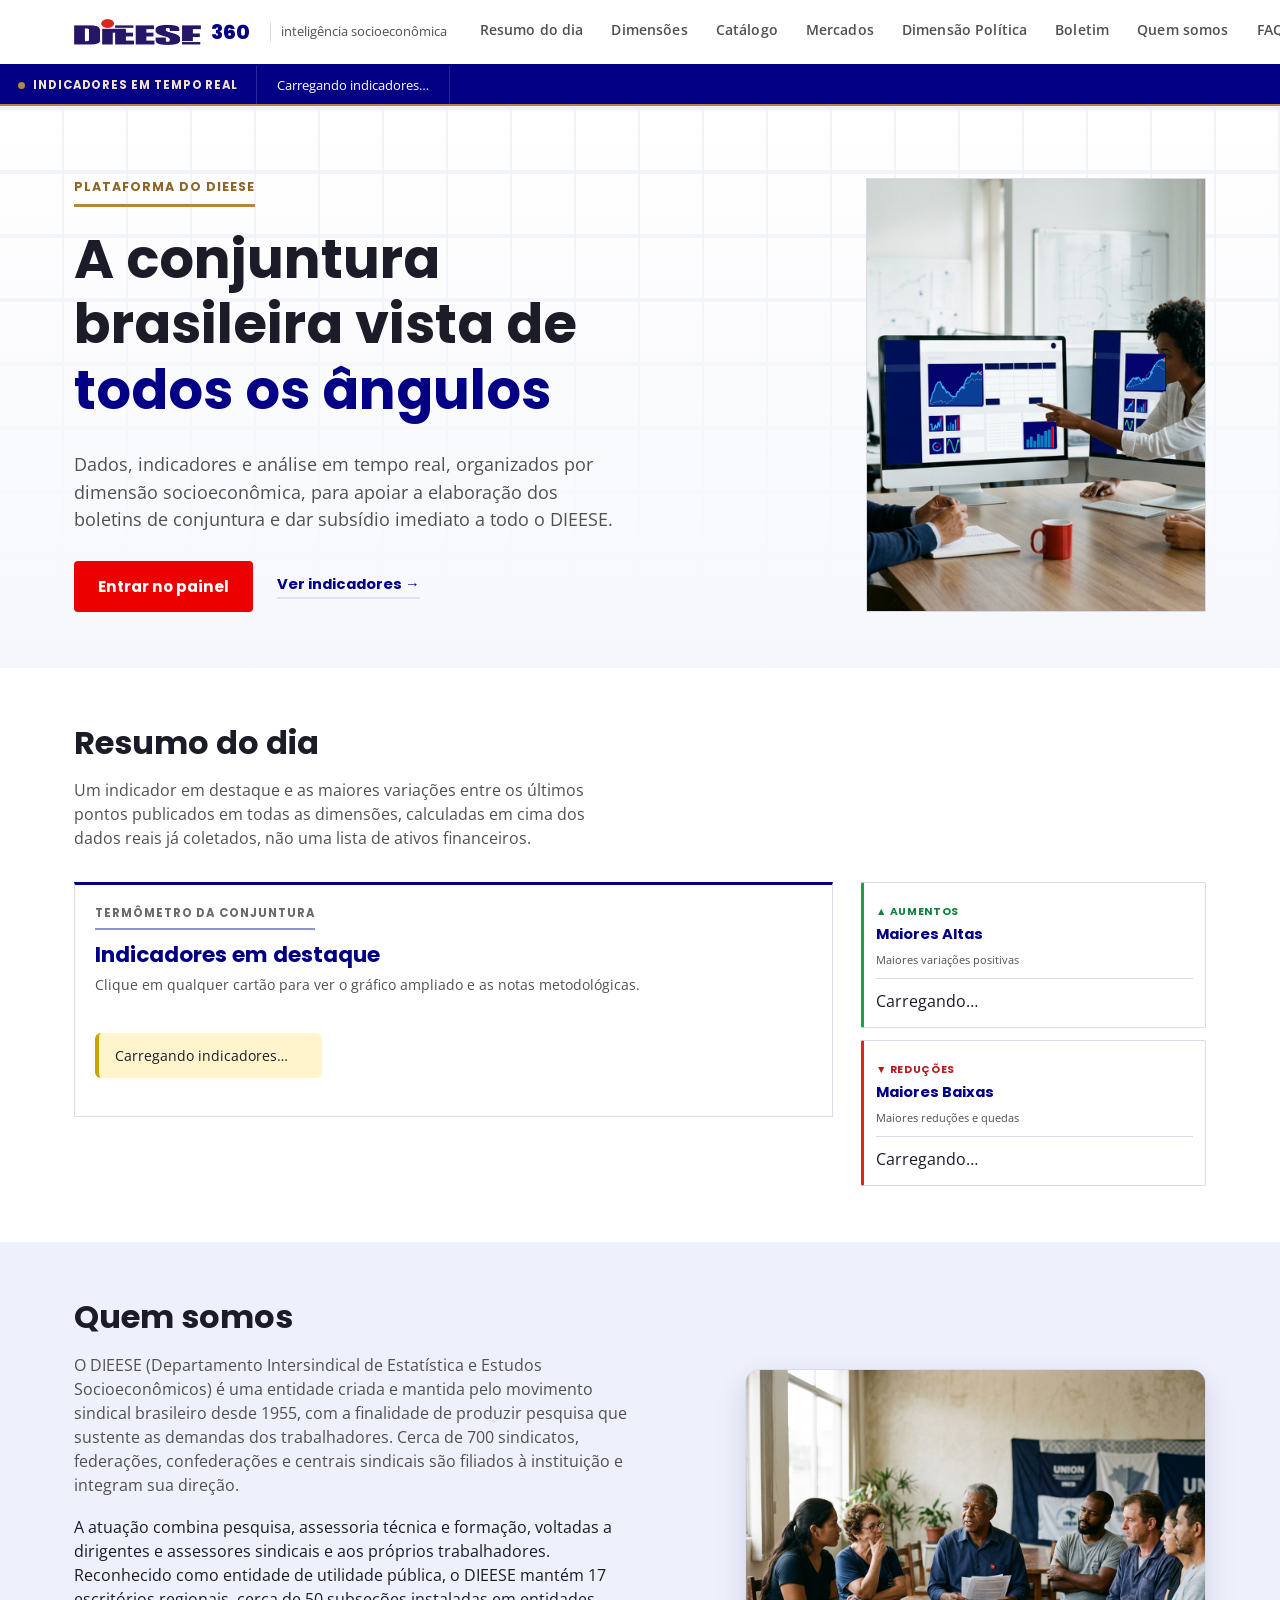
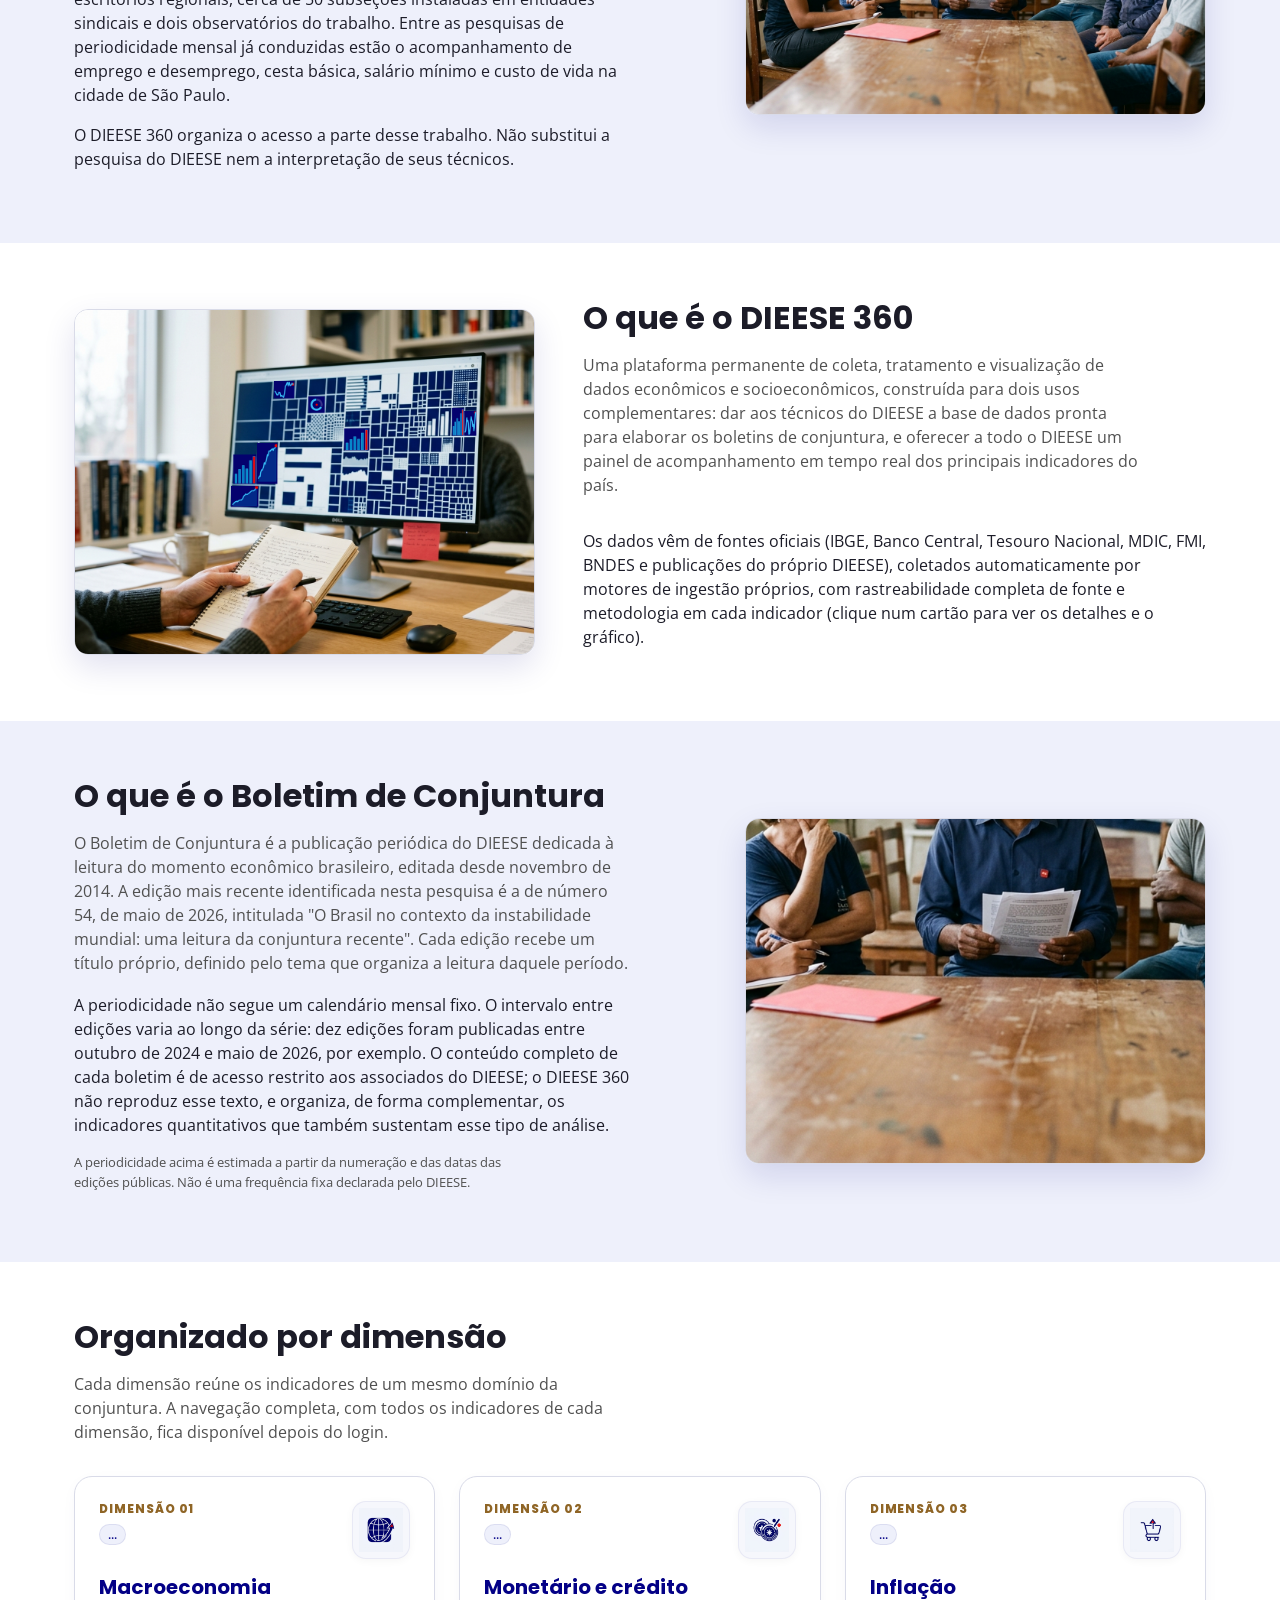
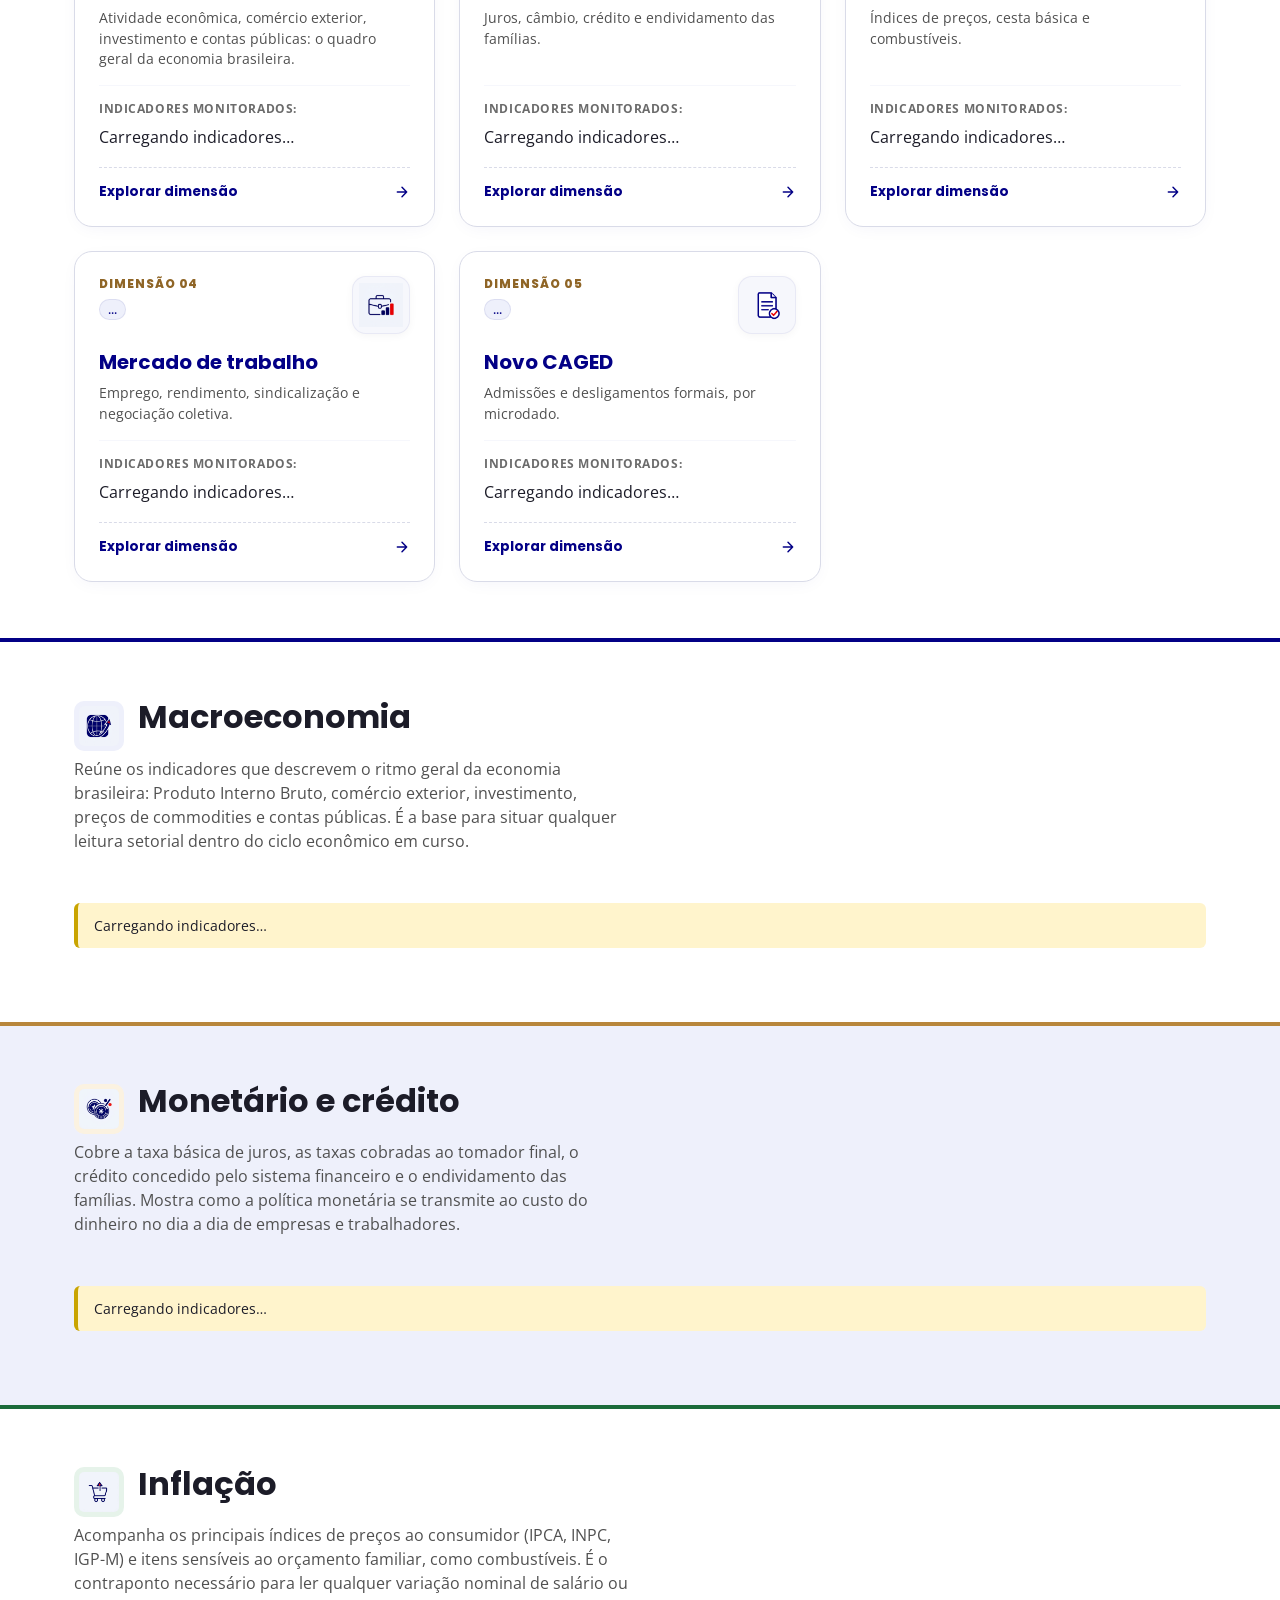
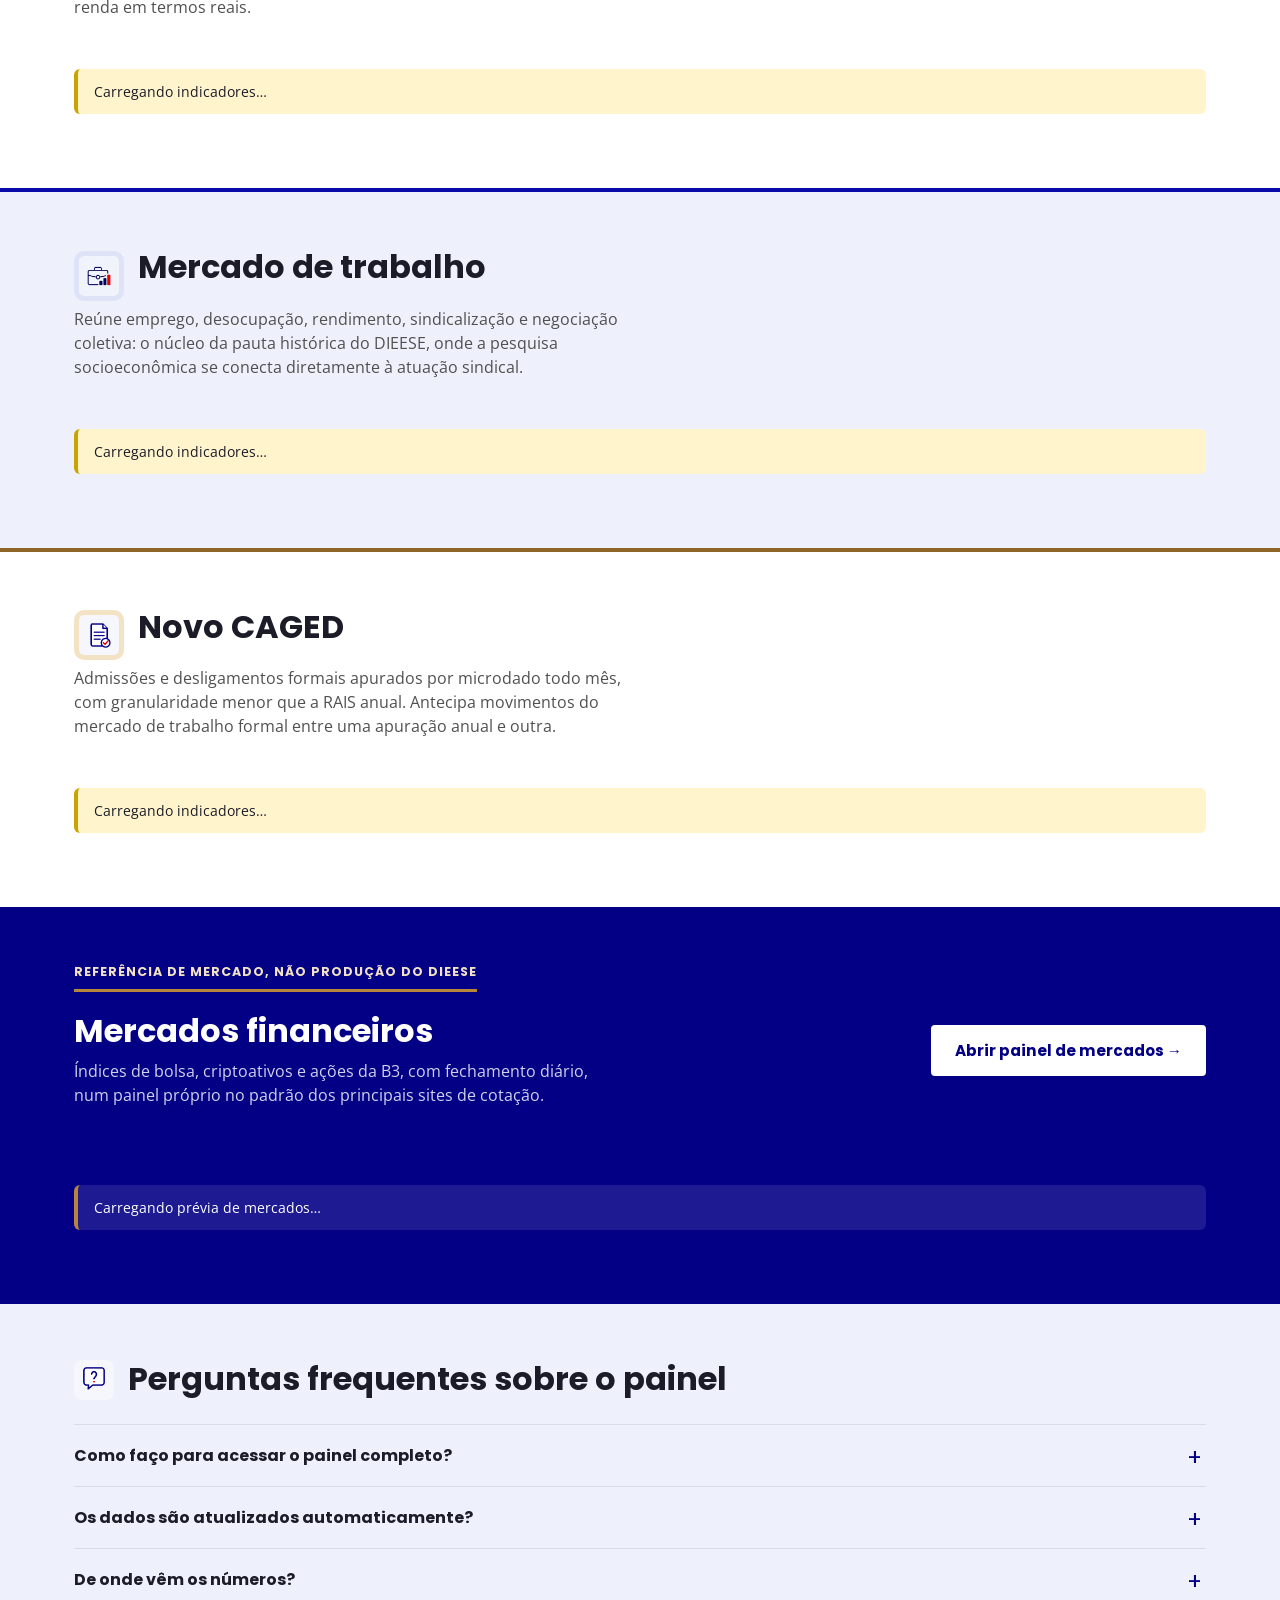
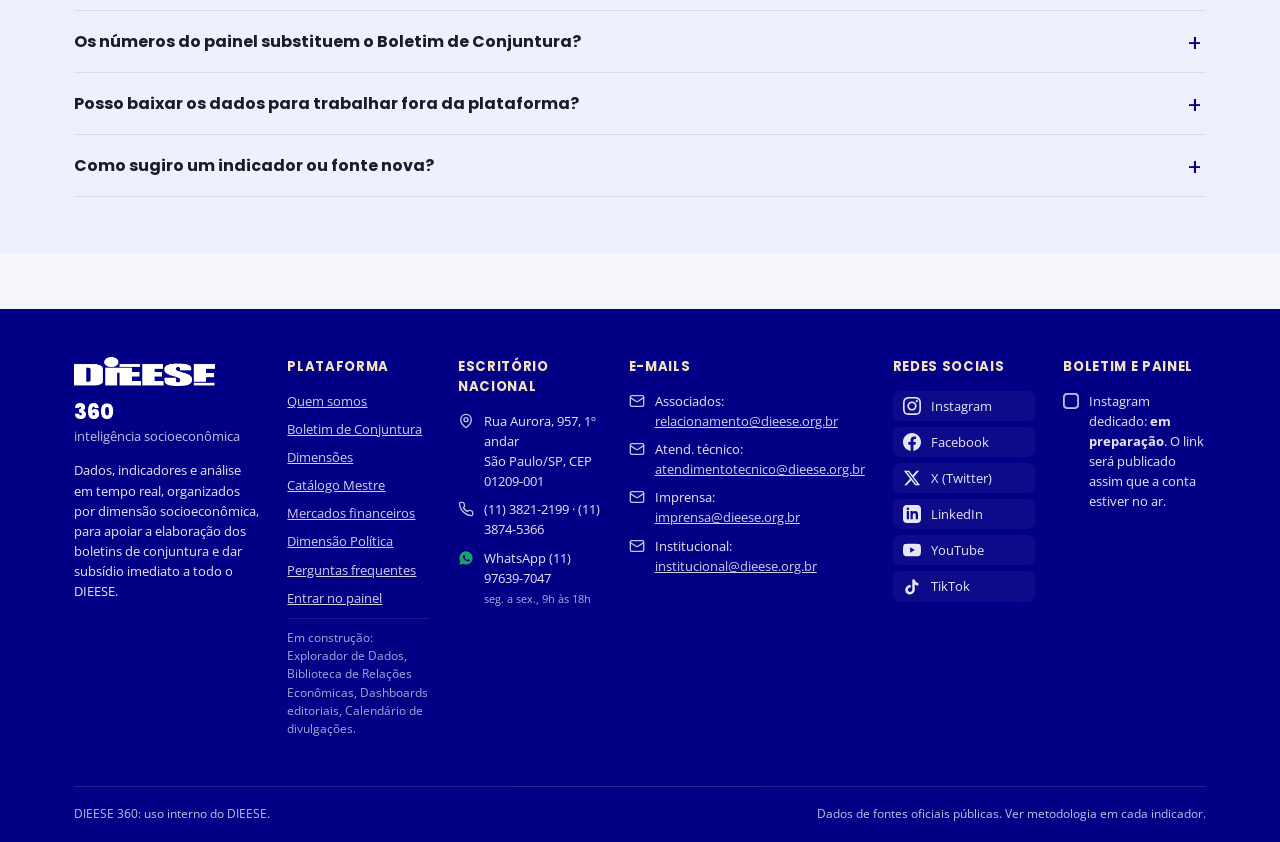
==== frontend/index.html @ fdc4abac "fix: estende tokens de font-size para mais alguns pontos seguros do site Continuacao do commit anter" ====
<!doctype html>
<html lang="pt-BR">
<head>
  <meta charset="utf-8">
  <meta name="viewport" content="width=device-width, initial-scale=1, viewport-fit=cover">
  <title>DIEESE 360: inteligência socioeconômica em tempo real</title>
  <meta name="description" content="A conjuntura brasileira vista de todos os ângulos: dados, indicadores e análise em tempo real, organizados por dimensão socioeconômica.">
  <meta name="theme-color" content="#030086">
  <meta name="color-scheme" content="light">
  <meta property="og:title" content="DIEESE 360: inteligência socioeconômica em tempo real">
  <meta property="og:description" content="A conjuntura brasileira vista de todos os ângulos: dados, indicadores e análise em tempo real, organizados por dimensão socioeconômica.">
  <meta property="og:image" content="assets/hero/og-compartilhamento.png">
  <meta property="og:image:width" content="1200">
  <meta property="og:image:height" content="630">
  <meta property="og:type" content="website">
  <meta name="twitter:card" content="summary_large_image">
  <meta name="twitter:image" content="assets/hero/og-compartilhamento.png">
  <link rel="icon" type="image/png" sizes="32x32" href="assets/icons/favicon-32x32.png">
  <link rel="icon" type="image/png" sizes="16x16" href="assets/icons/favicon-16x16.png">
  <link rel="shortcut icon" href="assets/icons/favicon.ico">
  <link rel="apple-touch-icon" sizes="180x180" href="assets/icons/favicon.png">
  <link rel="preconnect" href="https://fonts.googleapis.com">
  <link rel="preconnect" href="https://fonts.gstatic.com" crossorigin>
  <link href="https://fonts.googleapis.com/css2?family=Open+Sans:wght@400;600;700&family=Poppins:wght@600;700;800&display=swap" rel="stylesheet">
  <link rel="stylesheet" href="css/styles.css?v=20261026e">
</head>
<body>
  <header class="cabecalho">
    <div class="container">
      <a class="marca-topo" href="index.html">
        <img src="assets/brand/logo-dieese-wordmark.png" alt="DIEESE" width="117" height="24">
        <strong>360</strong>
        <span>inteligência socioeconômica</span>
      </a>
      <nav class="nav-topo" aria-label="Navegação principal">
        <a class="nav-link" href="#resumo">Resumo do dia</a>
        <a class="nav-link" href="#dimensoes">Dimensões</a>
        <a class="nav-link" href="catalogo.html">Catálogo</a>
        <a class="nav-link nav-link-amplo" href="mercados.html">Mercados</a>
        <a class="nav-link nav-link-amplo" href="politica.html">Dimensão Política</a>
        <a class="nav-link nav-link-amplo" href="#boletim-conjuntura">Boletim</a>
        <a class="nav-link nav-link-amplo" href="#quem-somos">Quem somos</a>
        <a class="nav-link" href="#faq">FAQ</a>
        <a class="nav-link" href="#contato">Contato</a>
        <div class="nav-sep" aria-hidden="true"></div>
        <div class="nav-topo-acoes">
          <a class="btn btn-primario btn-pequeno" href="login.html">Entrar</a>
        </div>
      </nav>
    </div>
  </header>

  <section class="ticker-topo" aria-label="Indicadores de atualização mais frequente">
    <span class="ticker-topo-rotulo"><span class="ticker-topo-pulso" aria-hidden="true"></span><span class="ticker-topo-rotulo-texto">Indicadores em tempo real</span></span>
    <div class="ticker-topo-pista">
      <div class="ticker-topo-trilho" id="ticker-trilho">
        <span class="ticker-topo-item">Carregando indicadores…</span>
      </div>
    </div>
  </section>

  <section class="hero">
    <div class="container hero-container">
      <div class="hero-conteudo">
        <span class="hero-rotulo">Plataforma do DIEESE</span>
        <h1>A conjuntura brasileira vista de <span class="destaque">todos os ângulos</span></h1>
        <p class="lead">Dados, indicadores e análise em tempo real, organizados por dimensão socioeconômica, para apoiar a elaboração dos boletins de conjuntura e dar subsídio imediato a todo o DIEESE.</p>
        <div class="hero-acoes">
          <a class="btn btn-vermelho" href="login.html">Entrar no painel</a>
          <a class="link-editorial" href="#dimensoes">Ver indicadores →</a>
        </div>
      </div>
      <div class="hero-midia">
        <img src="assets/hero/hero-home.png" alt="Equipe técnica do DIEESE observando um painel de indicadores em um monitor" class="hero-foto" width="1920" height="1080">
      </div>
    </div>
  </section>

  <section class="secao secao-clara" id="resumo">
    <div class="container">
      <h2>Resumo do dia</h2>
      <p class="lead">Um indicador em destaque e as maiores variações entre os últimos pontos publicados em todas as dimensões, calculadas em cima dos dados reais já coletados, não uma lista de ativos financeiros.</p>
      <div class="resumo-dia" id="resumo-dia">
        <p>Carregando indicadores…</p>
      </div>
    </div>
  </section>

  <section class="secao secao-texto secao-suave" id="quem-somos">
    <div class="container secao-dupla">
      <div class="secao-texto-coluna">
        <h2>Quem somos</h2>
        <p class="lead">O DIEESE (Departamento Intersindical de Estatística e Estudos Socioeconômicos) é uma entidade criada e mantida pelo movimento sindical brasileiro desde 1955, com a finalidade de produzir pesquisa que sustente as demandas dos trabalhadores. Cerca de 700 sindicatos, federações, confederações e centrais sindicais são filiados à instituição e integram sua direção.</p>
        <p>A atuação combina pesquisa, assessoria técnica e formação, voltadas a dirigentes e assessores sindicais e aos próprios trabalhadores. Reconhecido como entidade de utilidade pública, o DIEESE mantém 17 escritórios regionais, cerca de 50 subseções instaladas em entidades sindicais e dois observatórios do trabalho. Entre as pesquisas de periodicidade mensal já conduzidas estão o acompanhamento de emprego e desemprego, cesta básica, salário mínimo e custo de vida na cidade de São Paulo.</p>
        <p>O DIEESE 360 organiza o acesso a parte desse trabalho. Não substitui a pesquisa do DIEESE nem a interpretação de seus técnicos.</p>
      </div>
      <div class="secao-foto-caixa">
        <img src="assets/secoes/quem-somos.png" alt="Reunião de representantes sindicais discutindo em semicírculo numa sala ampla" class="secao-foto" width="1200" height="900" loading="lazy">
      </div>
    </div>
  </section>

  <section class="secao secao-clara">
    <div class="container secao-dupla invertida">
      <div class="secao-texto-coluna">
        <h2>O que é o DIEESE 360</h2>
        <p class="lead">Uma plataforma permanente de coleta, tratamento e visualização de dados econômicos e socioeconômicos, construída para dois usos complementares: dar aos técnicos do DIEESE a base de dados pronta para elaborar os boletins de conjuntura, e oferecer a todo o DIEESE um painel de acompanhamento em tempo real dos principais indicadores do país.</p>
        <p>Os dados vêm de fontes oficiais (IBGE, Banco Central, Tesouro Nacional, MDIC, FMI, BNDES e publicações do próprio DIEESE), coletados automaticamente por motores de ingestão próprios, com rastreabilidade completa de fonte e metodologia em cada indicador (clique num cartão para ver os detalhes e o gráfico).</p>
      </div>
      <div class="secao-foto-caixa">
        <img src="assets/secoes/o-que-e-dieese-360.png" alt="Monitor exibindo um painel de indicadores abstrato, com um bloco de notas em primeiro plano" class="secao-foto" width="1200" height="900" loading="lazy">
      </div>
    </div>
  </section>

  <section class="secao secao-texto secao-suave" id="boletim-conjuntura">
    <div class="container secao-dupla">
      <div class="secao-texto-coluna">
        <h2>O que é o Boletim de Conjuntura</h2>
        <p class="lead">O Boletim de Conjuntura é a publicação periódica do DIEESE dedicada à leitura do momento econômico brasileiro, editada desde novembro de 2014. A edição mais recente identificada nesta pesquisa é a de número 54, de maio de 2026, intitulada "O Brasil no contexto da instabilidade mundial: uma leitura da conjuntura recente". Cada edição recebe um título próprio, definido pelo tema que organiza a leitura daquele período.</p>
        <p>A periodicidade não segue um calendário mensal fixo. O intervalo entre edições varia ao longo da série: dez edições foram publicadas entre outubro de 2024 e maio de 2026, por exemplo. O conteúdo completo de cada boletim é de acesso restrito aos associados do DIEESE; o DIEESE 360 não reproduz esse texto, e organiza, de forma complementar, os indicadores quantitativos que também sustentam esse tipo de análise.</p>
        <p style="font-size:.82rem;color:var(--cinza-700)">A periodicidade acima é estimada a partir da numeração e das datas das edições públicas. Não é uma frequência fixa declarada pelo DIEESE.</p>
      </div>
      <div class="secao-foto-caixa">
        <img src="assets/secoes/boletim-conjuntura.png" alt="Mãos folheando um boletim impresso com gráficos de conjuntura econômica" class="secao-foto" width="1200" height="900" loading="lazy">
      </div>
    </div>
  </section>

  <section class="secao secao-clara" id="dimensoes">
    <div class="container">
      <h2>Organizado por dimensão</h2>
      <p class="lead">Cada dimensão reúne os indicadores de um mesmo domínio da conjuntura. A navegação completa, com todos os indicadores de cada dimensão, fica disponível depois do login.</p>
      <div class="grade-dimensoes" id="grade-dimensoes"></div>
    </div>
  </section>

  <div id="secoes-dimensao-home"></div>

  <section class="secao mercados-teaser" id="mercados-teaser">
    <div class="container">
      <div class="mercados-teaser-topo">
        <div class="mercados-teaser-texto">
          <span class="hero-rotulo mercados-teaser-rotulo">Referência de mercado, não produção do DIEESE</span>
          <h2>Mercados financeiros</h2>
          <p class="lead">Índices de bolsa, criptoativos e ações da B3, com fechamento diário, num painel próprio no padrão dos principais sites de cotação.</p>
        </div>
        <a class="btn btn-primario mercados-teaser-botao" href="mercados.html">Abrir painel de mercados →</a>
      </div>
      <div class="mercados-teaser-grade" id="mercados-teaser-grade">
        <p class="aviso demo">Carregando prévia de mercados…</p>
      </div>
    </div>
  </section>

  <section class="secao secao-suave" id="faq">
    <div class="container">
      <div class="faq-titulo-caixa">
        <img src="assets/faq/icone-faq.png" alt="" class="secao-titulo-icone" width="40" height="40" aria-hidden="true">
        <h2>Perguntas frequentes sobre o painel</h2>
      </div>
      <div class="faq-lista">
        <details class="faq-item">
          <summary>Como faço para acessar o painel completo?</summary>
          <p>O acesso é por convite da administração da plataforma. Não há cadastro aberto. Quem já tem conta entra pelo botão "Entrar", no topo da página.</p>
        </details>
        <details class="faq-item">
          <summary>Os dados são atualizados automaticamente?</summary>
          <p>Sim. Cada indicador é coletado por um motor próprio, agendado conforme a periodicidade da fonte oficial (diária, semanal ou mensal). Não há atualização manual nem digitação de valores.</p>
        </details>
        <details class="faq-item">
          <summary>De onde vêm os números?</summary>
          <p>De fontes oficiais e primárias (IBGE, Banco Central, Tesouro Nacional, MDIC, FMI, Ministério do Trabalho, entre outras). Cada indicador traz a fonte exata, a metodologia de cálculo e a periodicidade na própria página. Não há número sem essa rastreabilidade.</p>
        </details>
        <details class="faq-item">
          <summary>Os números do painel substituem o Boletim de Conjuntura?</summary>
          <p>Não. O painel organiza indicadores quantitativos de forma contínua; a leitura, a seleção de tema e a interpretação de cada edição do Boletim de Conjuntura continuam sendo trabalho dos técnicos do DIEESE.</p>
        </details>
        <details class="faq-item">
          <summary>Posso baixar os dados para trabalhar fora da plataforma?</summary>
          <p>Sim. Cada indicador tem exportação em Excel, com a série completa ou só o período filtrado, incluindo metodologia e fonte na própria planilha.</p>
        </details>
        <details class="faq-item">
          <summary>Como sugiro um indicador ou fonte nova?</summary>
          <p>Pelos contatos da seção abaixo. Qualquer fonte oficial que ajude a leitura da conjuntura pode ser avaliada para entrar na plataforma.</p>
        </details>
      </div>
    </div>
  </section>

  <footer class="rodape-completo" id="contato">
    <div class="container">
      <div class="rodape-grade">
        <div class="rodape-coluna rodape-marca">
          <img src="assets/brand/logo-dieese-wordmark-transparente.png" alt="DIEESE" width="141" height="29">
          <strong>360</strong>
          <span>inteligência socioeconômica</span>
          <p>Dados, indicadores e análise em tempo real, organizados por dimensão socioeconômica, para apoiar a elaboração dos boletins de conjuntura e dar subsídio imediato a todo o DIEESE.</p>
        </div>
        <div class="rodape-coluna">
          <h3>Plataforma</h3>
          <p><a href="#quem-somos">Quem somos</a></p>
          <p><a href="#boletim-conjuntura">Boletim de Conjuntura</a></p>
          <p><a href="#dimensoes">Dimensões</a></p>
          <p><a href="catalogo.html">Catálogo Mestre</a></p>
          <p><a href="mercados.html">Mercados financeiros</a></p>
          <p><a href="politica.html">Dimensão Política</a></p>
          <p><a href="#faq">Perguntas frequentes</a></p>
          <p><a href="login.html">Entrar no painel</a></p>
          <p class="rodape-em-construcao">Em construção: Explorador de Dados, Biblioteca de Relações Econômicas, Dashboards editoriais, Calendário de divulgações.</p>
        </div>
        <div class="rodape-coluna">
          <h3>Escritório Nacional</h3>
          <p class="rodape-linha-icone">
            <svg class="rodape-icone" width="16" height="16" viewBox="0 0 24 24" fill="none" stroke="currentColor" stroke-width="2" stroke-linecap="round" stroke-linejoin="round" aria-hidden="true"><path d="M20 10c0 6-8 12-8 12s-8-6-8-12a8 8 0 0 1 16 0Z"/><circle cx="12" cy="10" r="3"/></svg>
            <span>Rua Aurora, 957, 1º andar<br>São Paulo/SP, CEP 01209-001</span>
          </p>
          <p class="rodape-linha-icone">
            <svg class="rodape-icone" width="16" height="16" viewBox="0 0 24 24" fill="none" stroke="currentColor" stroke-width="2" stroke-linecap="round" stroke-linejoin="round" aria-hidden="true"><path d="M22 16.92v3a2 2 0 0 1-2.18 2 19.79 19.79 0 0 1-8.63-3.07 19.5 19.5 0 0 1-6-6 19.79 19.79 0 0 1-3.07-8.67A2 2 0 0 1 4.11 2h3a2 2 0 0 1 2 1.72 12.84 12.84 0 0 0 .7 2.81 2 2 0 0 1-.45 2.11L8.09 9.91a16 16 0 0 0 6 6l1.27-1.27a2 2 0 0 1 2.11-.45 12.84 12.84 0 0 0 2.81.7A2 2 0 0 1 22 16.92z"/></svg>
            <span>(11) 3821-2199 · (11) 3874-5366</span>
          </p>
          <p class="rodape-linha-icone">
            <svg class="rodape-icone icone-wpp" width="16" height="16" viewBox="0 0 24 24" fill="currentColor" aria-hidden="true"><path d="M12.04 2c-5.46 0-9.91 4.45-9.91 9.91 0 1.75.46 3.45 1.32 4.95L2.05 22l5.25-1.38c1.45.79 3.08 1.21 4.74 1.21 5.46 0 9.91-4.45 9.91-9.91 0-2.65-1.03-5.14-2.9-7.01A9.816 9.816 0 0 0 12.04 2zm5.78 14.07c-.24.68-1.2 1.25-1.74 1.32-.49.07-1.12.1-3.26-.78-2.58-1.07-4.24-3.7-4.37-3.87-.13-.17-1.04-1.38-1.04-2.64 0-1.25.66-1.87.89-2.13.24-.26.51-.33.68-.33.17 0 .34.01.49.02.16.01.37-.06.58.44.22.52.74 1.8.81 1.93.07.13.11.29.02.46-.08.18-.13.29-.26.44-.13.15-.27.34-.39.46-.13.13-.26.27-.11.53.15.26.67 1.1 1.43 1.78.98.88 1.81 1.15 2.07 1.28.26.13.41.11.56-.07.16-.18.66-.77.84-1.03.18-.26.36-.22.61-.13.24.09 1.56.74 1.83.87.27.13.45.2.52.31.07.11.07.65-.17 1.33z"/></svg>
            <span>WhatsApp (11) 97639-7047<br><small style="opacity:.75">seg. a sex., 9h às 18h</small></span>
          </p>
        </div>
        <div class="rodape-coluna">
          <h3>E-mails</h3>
          <p class="rodape-linha-icone">
            <svg class="rodape-icone" width="16" height="16" viewBox="0 0 24 24" fill="none" stroke="currentColor" stroke-width="2" stroke-linecap="round" stroke-linejoin="round" aria-hidden="true"><rect width="20" height="16" x="2" y="4" rx="2"/><path d="m22 7-8.97 5.7a1.94 1.94 0 0 1-2.06 0L2 7"/></svg>
            <span>Associados:<br><a href="mailto:relacionamento@dieese.org.br">relacionamento@dieese.org.br</a></span>
          </p>
          <p class="rodape-linha-icone">
            <svg class="rodape-icone" width="16" height="16" viewBox="0 0 24 24" fill="none" stroke="currentColor" stroke-width="2" stroke-linecap="round" stroke-linejoin="round" aria-hidden="true"><rect width="20" height="16" x="2" y="4" rx="2"/><path d="m22 7-8.97 5.7a1.94 1.94 0 0 1-2.06 0L2 7"/></svg>
            <span>Atend. técnico:<br><a href="mailto:atendimentotecnico@dieese.org.br">atendimentotecnico@dieese.org.br</a></span>
          </p>
          <p class="rodape-linha-icone">
            <svg class="rodape-icone" width="16" height="16" viewBox="0 0 24 24" fill="none" stroke="currentColor" stroke-width="2" stroke-linecap="round" stroke-linejoin="round" aria-hidden="true"><rect width="20" height="16" x="2" y="4" rx="2"/><path d="m22 7-8.97 5.7a1.94 1.94 0 0 1-2.06 0L2 7"/></svg>
            <span>Imprensa:<br><a href="mailto:imprensa@dieese.org.br">imprensa@dieese.org.br</a></span>
          </p>
          <p class="rodape-linha-icone">
            <svg class="rodape-icone" width="16" height="16" viewBox="0 0 24 24" fill="none" stroke="currentColor" stroke-width="2" stroke-linecap="round" stroke-linejoin="round" aria-hidden="true"><rect width="20" height="16" x="2" y="4" rx="2"/><path d="m22 7-8.97 5.7a1.94 1.94 0 0 1-2.06 0L2 7"/></svg>
            <span>Institucional:<br><a href="mailto:institucional@dieese.org.br">institucional@dieese.org.br</a></span>
          </p>
        </div>
        <div class="rodape-coluna">
          <h3>Redes sociais</h3>
          <div class="rodape-redes-lista">
            <a href="https://www.instagram.com/dieese_online/" target="_blank" rel="noopener" class="rodape-link-rede" aria-label="Instagram do DIEESE">
              <svg width="18" height="18" viewBox="0 0 24 24" fill="currentColor" aria-hidden="true"><path d="M12 2.163c3.204 0 3.584.012 4.85.07 3.252.148 4.771 1.691 4.919 4.919.058 1.265.069 1.645.069 4.849 0 3.205-.012 3.584-.069 4.849-.149 3.225-1.664 4.771-4.919 4.919-1.266.058-1.644.07-4.85.07-3.204 0-3.584-.012-4.849-.07-3.26-.149-4.771-1.699-4.919-4.92-.058-1.265-.07-1.644-.07-4.849 0-3.204.013-3.583.07-4.849.149-3.227 1.664-4.771 4.919-4.919 1.266-.057 1.645-.069 4.849-.069zm0-2.163c-3.259 0-3.667.014-4.947.072-4.358.2-6.78 2.618-6.98 6.98-.059 1.281-.073 1.689-.073 4.948 0 3.259.014 3.668.072 4.948.2 4.358 2.618 6.78 6.98 6.98 1.281.058 1.689.072 4.948.072 3.259 0 3.668-.014 4.948-.072 4.354-.2 6.782-2.618 6.979-6.98.059-1.28.073-1.689.073-4.948 0-3.259-.014-3.667-.072-4.947-.196-4.354-2.617-6.78-6.979-6.98-1.281-.059-1.69-.073-4.949-.073zm0 5.838c-3.403 0-6.162 2.759-6.162 6.162s2.759 6.163 6.162 6.163 6.162-2.759 6.162-6.163c0-3.403-2.759-6.162-6.162-6.162zm0 10.162c-2.209 0-4-1.79-4-4 0-2.209 1.791-4 4-4s4 1.791 4 4c0 2.21-1.791 4-4 4zm6.406-11.845c-.796 0-1.441.645-1.441 1.44s.645 1.44 1.441 1.44c.795 0 1.439-.645 1.439-1.44s-.644-1.44-1.439-1.44z"/></svg>
              <span>Instagram</span>
            </a>
            <a href="https://www.facebook.com/dieese" target="_blank" rel="noopener" class="rodape-link-rede" aria-label="Facebook do DIEESE">
              <svg width="18" height="18" viewBox="0 0 24 24" fill="currentColor" aria-hidden="true"><path d="M24 12.073c0-6.627-5.373-12-12-12s-12 5.373-12 12c0 5.99 4.388 10.954 10.125 11.854v-8.385H7.078v-3.47h3.047V9.43c0-3.007 1.792-4.669 4.533-4.669 1.312 0 2.686.235 2.686.235v2.953H15.83c-1.491 0-1.956.925-1.956 1.874v2.25h3.328l-.532 3.47h-2.796v8.385C19.612 23.027 24 18.062 24 12.073z"/></svg>
              <span>Facebook</span>
            </a>
            <a href="https://twitter.com/dieese_online" target="_blank" rel="noopener" class="rodape-link-rede" aria-label="X (Twitter) do DIEESE">
              <svg width="18" height="18" viewBox="0 0 24 24" fill="currentColor" aria-hidden="true"><path d="M18.244 2.25h3.308l-7.227 8.26 8.502 11.24H16.17l-5.214-6.817L4.99 21.75H1.68l7.73-8.835L1.254 2.25H8.08l4.713 6.231zm-1.161 17.52h1.833L7.084 4.126H5.117z"/></svg>
              <span>X (Twitter)</span>
            </a>
            <a href="https://www.linkedin.com/company/dieese/" target="_blank" rel="noopener" class="rodape-link-rede" aria-label="LinkedIn do DIEESE">
              <svg width="18" height="18" viewBox="0 0 24 24" fill="currentColor" aria-hidden="true"><path d="M19 0h-14c-2.761 0-5 2.239-5 5v14c0 2.761 2.239 5 5 5h14c2.762 0 5-2.239 5-5v-14c0-2.761-2.238-5-5-5zm-11 19h-3v-11h3v11zm-1.5-12.268c-.966 0-1.75-.79-1.75-1.764s.784-1.764 1.75-1.764 1.75.79 1.75 1.764-.783 1.764-1.75 1.764zm13.5 12.268h-3v-5.604c0-3.368-4-3.113-4 0v5.604h-3v-11h3v1.765c1.396-2.586 7-2.777 7 2.476v6.759z"/></svg>
              <span>LinkedIn</span>
            </a>
            <a href="https://www.youtube.com/user/DIEESEonline/videos" target="_blank" rel="noopener" class="rodape-link-rede" aria-label="YouTube do DIEESE">
              <svg width="18" height="18" viewBox="0 0 24 24" fill="currentColor" aria-hidden="true"><path d="M23.498 6.186a3.016 3.016 0 0 0-2.122-2.136C19.505 3.545 12 3.545 12 3.545s-7.505 0-9.377.505A3.017 3.017 0 0 0 .502 6.186C0 8.07 0 12 0 12s0 3.93.502 5.814a3.016 3.016 0 0 0 2.122 2.136c1.871.505 9.376.505 9.376.505s7.505 0 9.377-.505a3.015 3.015 0 0 0 2.122-2.136C24 15.93 24 12 24 12s0-3.93-.502-5.814zM9.545 15.568V8.432L15.818 12l-6.273 3.568z"/></svg>
              <span>YouTube</span>
            </a>
            <a href="https://www.tiktok.com/@dieese_online" target="_blank" rel="noopener" class="rodape-link-rede" aria-label="TikTok do DIEESE">
              <svg width="18" height="18" viewBox="0 0 24 24" fill="currentColor" aria-hidden="true"><path d="M19.59 6.69a4.83 4.83 0 0 1-3.77-4.25V2h-3.45v13.67a2.89 2.89 0 0 1-5.2 1.74 2.89 2.89 0 0 1 2.31-4.64c.298-.002.595.042.88.13V9.4a6.33 6.33 0 0 0-1-.08A6.34 6.34 0 0 0 3 15.66a6.34 6.34 0 0 0 10.82 4.47 6.27 6.27 0 0 0 1.89-4.47V8.71a8.18 8.18 0 0 0 4.78 1.54V6.8a4.85 4.85 0 0 1-.9-.11z"/></svg>
              <span>TikTok</span>
            </a>
          </div>
        </div>
        <div class="rodape-coluna">
          <h3>Boletim e Painel</h3>
          <p class="rodape-linha-icone">
            <svg class="rodape-icone" width="16" height="16" viewBox="0 0 24 24" fill="currentColor" aria-hidden="true"><path d="M12 2.163c3.204 0 3.584.012 4.85.07 3.252.148 4.771 1.691 4.919 4.919.058 1.265.069 1.645.069 4.849 0 3.205-.012 3.584-.069 4.849-.149 3.225-1.664 4.771-4.919 4.919-1.266.058-1.644.07-4.85.07-3.204 0-3.584-.012-4.849-.07-3.26-.149-4.771-1.699-4.919-4.92-.058-1.265-.07-1.644-.07-4.849 0-3.204.013-3.583.07-4.849.149-3.227 1.664-4.771 4.919-4.919 1.266-.057 1.645-.069 4.849-.069zm0-2.163c-3.259 0-3.667.014-4.947.072-4.358.2-6.78 2.618-6.98 6.98-.059 1.281-.073 1.689-.073 4.948 0 3.259.014 3.668.072 4.948.2 4.358 2.618 6.78 6.98 6.98 1.281.058 1.689.072 4.948.072 3.259 0 3.668-.014 4.948-.072 4.354-.2 6.782-2.618 6.979-6.98.059-1.28.073-1.689.073-4.948 0-3.259-.014-3.667-.072-4.947-.196-4.354-2.617-6.78-6.979-6.98-1.281-.059-1.69-.073-4.949-.073z"/></svg>
            <span>Instagram dedicado: <strong>em preparação</strong>. O link será publicado assim que a conta estiver no ar.</span>
          </p>
        </div>
      </div>
      <div class="rodape-barra">
        <span>DIEESE 360: uso interno do DIEESE.</span>
        <span>Dados de fontes oficiais públicas. Ver metodologia em cada indicador.</span>
      </div>
    </div>
  </footer>

  <script src="js/vendor/supabase.js"></script>
  <script src="js/config.js?v=20261026e"></script>
  <script src="js/app.js?v=20261026e"></script>
  <script src="js/dados.js?v=20261026e"></script>
  <script src="js/animacao-dash.js?v=20261026e"></script>
  <script src="js/grafico-linha.js?v=20261026e"></script>
  <script src="js/cartao-flip.js?v=20261026e"></script>
  <script src="js/cartao-modal.js?v=20261026e"></script>
  <script src="js/inicio.js?v=20261026e"></script>
</body>
</html>
---- frontend/css/styles.css ----
/* DIEESE 360 — identidade visual herdada de painel_saude_mental/painel-web
   (mesmos tokens de marca, ver ADR 0005) + componentes novos deste painel:
   ticker, cartão giratório (flip in-place), sparkline, mapa coroplético por UF. */

:root {
  --azul: #030086;
  --azul-hover: #0a0aa8;
  --azul-50: #eef0fb;
  --azul-100: #dfe3f7;
  --azul-300: #8d93d6;
  --vermelho: #ec0000;
  --ink: #1c1c28;
  --cinza-700: #505050;
  --cinza-500: #6b6b6b;
  --linha: #d9dbe8;
  --fundo: #ffffff;
  --fundo-suave: #f6f7fc;
  --verde: #1b6b3a;
  --verde-50: #e6f3ea;
  /* Dourado/ocre — cor editorial secundária (2026-10-14, a pedido do
     responsável do projeto: "fique à vontade para usar outras cores que
     tem a ver com a paleta do DIEESE"). Usado para o kicker do hero e como
     segunda cor categórica de dimensão — nunca para status positivo/negativo
     (isso continua sendo --status-*, fixo). */
  --ouro: #b8863b;
  --ouro-hover: #8f6526;
  --ouro-50: #fbf2e1;
  --ouro-100: #f3e3c4;
  --raio: 6px;
  --sombra: 0 1px 2px rgba(3, 0, 134, .06);
  --fonte-titulo: "Poppins", "Segoe UI", Arial, sans-serif;
  --fonte-texto: "Open Sans", "Segoe UI", Arial, sans-serif;

  /* Sequencial (magnitude) — uma só família de cor, claro->escuro, reaproveitando
     os mesmos tokens de marca acima (nenhuma cor nova inventada). Usado no mapa
     por UF e em qualquer barra/medidor de magnitude. Ver skill de dataviz. */
  --seq-100: var(--azul-50);
  --seq-300: var(--azul-100);
  --seq-500: var(--azul-300);
  --seq-700: var(--azul-hover);
  --seq-900: var(--azul);

  /* Status — fixo, nunca reaproveitado para identidade de série (distinto do
     --vermelho de marca, que é só acento, não "negativo"). */
  --status-boa: #0ca30c;
  --status-alerta: #fab219;
  --status-grave: #ec835a;
  --status-critica: #d03b3b;

  --ink-secundaria: var(--cinza-700);
  --ink-muda: var(--cinza-500);

  /* Escala de texto de apoio (legenda/rótulo/nota) — fixa de propósito.
     Antes de existir, cada badge/legenda nova "inventava" seu próprio
     tamanho (chegou a 12 valores diferentes entre .68rem e .9rem para o
     mesmo papel visual). Qualquer rótulo, legenda ou nota nova usa um
     destes quatro, nunca um valor avulso. */
  --fs-fine: .6875rem;    /* 11px — anotação mínima: extremos de faixa, nota de rodapé de gráfico */
  --fs-label: .75rem;     /* 12px — rótulo em caixa alta (nome de cartão, cabeçalho de tabela) */
  --fs-caption: .8125rem; /* 13px — frase de apoio curta, chip de dado compacto */
  --fs-body-sm: .875rem;  /* 14px — parágrafo dentro de quadro/caixa */
}

* { box-sizing: border-box; }
html { scroll-behavior: smooth; }
body {
  margin: 0;
  font: 400 1rem/1.5 var(--fonte-texto);
  color: var(--ink);
  background: var(--fundo-suave);
  -webkit-font-smoothing: antialiased;
}
h1, h2, h3, h4 { font-family: var(--fonte-titulo); margin: 0 0 .5em; line-height: 1.2; }
p { margin: 0 0 1em; }
a { color: var(--azul); }
img { max-width: 100%; display: block; }
.container { max-width: 1180px; margin: 0 auto; padding: 0 24px; }

@media (prefers-reduced-motion: reduce) {
  html { scroll-behavior: auto; }
  *, *::before, *::after { animation-duration: .001ms !important; animation-iteration-count: 1 !important; transition-duration: .001ms !important; }
}

/* ---------------------------------------------------------------- botões */
.btn { display: inline-flex; align-items: center; gap: 8px; font: 700 .95rem var(--fonte-titulo); text-decoration: none; padding: 12px 22px; border-radius: 4px; border: 2px solid var(--azul); cursor: pointer; transition: background .15s, color .15s; background: none; }
.btn-primario { background: var(--azul); color: #fff; }
.btn-primario:hover { background: var(--azul-hover); color: #fff; }
.btn-vermelho { background: var(--vermelho); border-color: var(--vermelho); color: #fff; }
.btn-vermelho:hover { background: #c80000; border-color: #c80000; }
.btn-secundario { background: none; color: var(--azul); border-color: var(--linha); }
.btn-secundario:hover { border-color: var(--azul); }
/* Link editorial — texto + seta, sem moldura, para ações secundárias que não
   precisam de peso de botão (ver hero). Evita o par "dois botões-pílula
   lado a lado" típico de landing page genérica. */
.link-editorial { display: inline-flex; align-items: center; gap: 6px; font: 700 .92rem var(--fonte-titulo); color: var(--azul); text-decoration: none; border-bottom: 2px solid var(--azul-100); padding-bottom: 2px; transition: border-color .15s; }
.link-editorial:hover { border-color: var(--azul); }
.btn[disabled] { opacity: .5; cursor: not-allowed; }
.btn-pequeno { padding: 7px 14px; font-size: .82rem; }

/* ---------------------------------------------------------------- formulários / avisos */
.campo { margin-bottom: 18px; }
.campo label { display: block; font-weight: 600; margin-bottom: 6px; }
.campo input { width: 100%; font: 400 1rem var(--fonte-texto); padding: 12px 14px; border: 2px solid var(--linha); border-radius: 8px; background: #fff; color: var(--ink); }
.campo input:focus { border-color: var(--azul); outline: none; box-shadow: 0 0 0 3px var(--azul-100); }
.aviso { background: var(--azul-50); border-left: 4px solid var(--azul); border-radius: 6px; padding: 12px 16px; font-size: var(--fs-body-sm); margin: 18px 0; }
.aviso.demo { background: #fff4cc; border-left-color: #c9a400; }
.toast { position: fixed; right: 18px; bottom: 18px; z-index: 200; max-width: min(420px, calc(100vw - 36px)); background: var(--azul); color: #fff; padding: 12px 16px; border-radius: 10px; box-shadow: var(--sombra); font-size: .92rem; }
.toast.erro { background: #fff4cc; color: #3d2f00; }

/* ---------------------------------------------------------------- login */
.login { display: grid; grid-template-columns: 1fr 1fr; min-height: 100vh; min-height: 100dvh; }
.login-form { display: flex; flex-direction: column; justify-content: center; padding: 48px clamp(24px, 8vw, 96px); background: #fff; }
.login-form .marca { display: flex; flex-direction: column; margin-bottom: 40px; text-decoration: none; }
.login-form .marca img { height: 34px; width: auto; align-self: flex-start; margin-bottom: 10px; }
.login-form .marca strong { font: 800 1.6rem var(--fonte-titulo); color: var(--azul); }
.login-form .marca span { color: var(--cinza-700); font-size: .9rem; }
.login-lateral {
  position: relative;
  background: var(--azul) url('../assets/login/login-lateral.png') center / cover no-repeat;
  clip-path: polygon(12% 0, 100% 0, 100% 100%, 0 100%);
  overflow: hidden;
}
.login-lateral .mancha {
  position: absolute;
  inset: 0;
  background: linear-gradient(135deg, rgba(3, 0, 134, 0.42) 0%, rgba(10, 10, 160, 0.22) 100%);
  mix-blend-mode: multiply;
}
@media (max-width: 760px) {
  .login { grid-template-columns: 1fr; }
  .login-lateral { display: none; }
}

/* ---------------------------------------------------------------- cabeçalho — estilo portal de dados (FRED/World Bank/IBGE) */
.cabecalho { background: #fff; border-bottom: 2px solid var(--azul); position: sticky; top: 0; z-index: 50; }
.cabecalho .container { display: flex; align-items: center; justify-content: space-between; gap: 20px; padding: 0 24px; height: 64px; }
.marca-topo { display: flex; align-items: center; gap: 10px; text-decoration: none; min-width: 0; flex: 0 0 auto; }
.marca-topo img { height: 26px; width: auto; flex: 0 0 auto; }
.marca-topo strong { font: 800 1.25rem var(--fonte-titulo); color: var(--azul); white-space: nowrap; }
.marca-topo span { color: var(--cinza-700); font-size: .8rem; white-space: nowrap; padding-left: 10px; margin-left: 10px; border-left: 1px solid var(--linha); display: none; }
@media (min-width: 640px) { .marca-topo span { display: inline; } }
/* Cada link é um item de largura fixa (flex: 0 0 auto) que nunca quebra linha
   nem encolhe abaixo do próprio texto — o bug anterior (sem essas duas
   regras) deixava o flex espremer "Resumo do dia"/"Quem somos" até quebrar em
   duas linhas, enquanto os rótulos de uma palavra só ficavam apertados sem
   quebrar, dando a aparência desalinhada e "bagunçada".
   IMPORTANTE: .nav-topo NÃO pode ter min-width:0 — como os links dentro dele
   não encolhem, dar min-width:0 ao contêiner só fazia o conteúdo vazar por
   cima da marca (texto sobreposto) em vez de simplesmente não caber. Sem
   min-width:0, o contêiner respeita a largura mínima do próprio conteúdo. */
.nav-topo { display: flex; align-items: stretch; gap: 2px; flex: 1 1 auto; justify-content: flex-end; height: 100%; }
.nav-topo a:not(.btn) {
  display: flex; align-items: center; flex: 0 0 auto; white-space: nowrap;
  color: var(--cinza-700); text-decoration: none; font-weight: 600; font-size: .85rem; letter-spacing: .01em;
  padding: 0 13px; border-bottom: 3px solid transparent; transition: color .15s, border-color .15s;
}
.nav-topo a:not(.btn):hover { color: var(--azul); border-bottom-color: var(--azul-100); }
.nav-topo .nav-link-ativo { color: var(--azul); border-bottom-color: var(--azul); }
.nav-topo .nav-sep { width: 1px; background: var(--linha); margin: 14px 6px; flex: 0 0 auto; }
.nav-topo-acoes { display: flex; align-items: center; gap: 10px; flex: 0 0 auto; padding-left: 16px; border-left: 1px solid var(--linha); margin-left: 4px; }
.nav-link { display: none; }
@media (min-width: 760px) { .nav-link { display: flex; } }
/* Breakpoint subiu de 1060px pra 1280px quando "Dimensão Política" entrou no
   grupo amplo (4 itens diferidos agora, não 2) — mais margem de segurança
   contra o mesmo bug de sobreposição já corrigido nesta sessão. */
@media (min-width: 1280px) { .nav-link-amplo { display: flex; } }

/* ---------------------------------------------------------------- hero (home pública) */
.hero { position: relative; padding: 72px 0 56px; overflow: hidden; background: linear-gradient(180deg, #fff 0%, var(--fundo-suave) 100%); }
.hero::before {
  content: ""; position: absolute; inset: 0; opacity: .5; pointer-events: none;
  background-image:
    linear-gradient(90deg, transparent 0 97%, var(--azul-100) 97% 100%),
    linear-gradient(0deg, transparent 0 94%, var(--azul-100) 94% 100%);
  background-size: 64px 64px;
  mask-image: linear-gradient(180deg, #000 0%, transparent 85%);
}
.hero .container { position: relative; }
.hero-container { display: grid; grid-template-columns: minmax(0, 1.35fr) minmax(0, 340px); gap: 48px; align-items: end; }
/* Kicker editorial (texto + régua), não selo-pílula — ver nota de design em
   memory/feedback_evitar_estereotipo_ia_design.md. */
.hero-rotulo { display: block; color: var(--ouro-hover); font: 700 .78rem var(--fonte-titulo); letter-spacing: .08em; text-transform: uppercase; padding-bottom: 8px; border-bottom: 3px solid var(--ouro); margin-bottom: 20px; width: fit-content; }
/* Kicker de seção — variante compacta do hero-rotulo, usada dentro de painéis */
.secao-kicker { display: block; color: var(--cinza-500); font: 700 .72rem var(--fonte-titulo); letter-spacing: .09em; text-transform: uppercase; padding-bottom: 6px; border-bottom: 2px solid var(--azul-300); margin-bottom: 8px; width: fit-content; }
.hero h1 { font-size: clamp(2.1rem, 5vw, 3.4rem); max-width: 16ch; color: var(--ink); }
.hero h1 .destaque { color: var(--azul); }
.hero p.lead { font-size: 1.15rem; color: var(--cinza-700); max-width: 54ch; }
.hero-acoes { display: flex; align-items: center; gap: 24px; margin-top: 28px; flex-wrap: wrap; }
.hero-midia { position: relative; align-self: stretch; }
.hero-foto { width: 100%; height: 100%; object-fit: cover; border: 1px solid var(--linha); display: block; }
@media (max-width: 860px) {
  .hero-container { grid-template-columns: 1fr; }
  .hero-midia { order: -1; max-width: 320px; margin: 0 auto; }
}

/* ---------------------------------------------------------------- ticker de topo (faixa fina,
   estilo portal de dados de mercado — pedido do responsável do projeto, 2026-10-14, com captura
   do InfoMoney como referência). Uma linha só de texto por item, sem cartão, sem segunda linha de
   período — o oposto do ticker anterior, que era "uma coisa em cima da outra" dentro de um cartão
   grande; agora cada item é compacto e a densidade vem da quantidade de itens na faixa, não do
   tamanho de cada um. Fica entre o cabeçalho e o hero, como no exemplo. */
.ticker-topo {
  background: var(--azul); color: #fff; display: flex; align-items: stretch;
  border-bottom: 2px solid var(--ouro);
}
.ticker-topo-rotulo {
  flex: 0 0 auto; display: flex; align-items: center; gap: 8px;
  padding: 0 18px; font: 700 .72rem var(--fonte-titulo); letter-spacing: .08em; text-transform: uppercase;
  color: var(--ouro-100); white-space: nowrap; border-right: 1px solid rgba(255, 255, 255, .16);
}
.ticker-topo-pulso {
  width: 7px; height: 7px; border-radius: 50%; background: var(--ouro);
  animation: ticker-pulso 1.8s ease-in-out infinite;
}
@keyframes ticker-pulso { 0%, 100% { opacity: 1; } 50% { opacity: .3; } }
.ticker-topo-pista { position: relative; flex: 1 1 auto; min-width: 0; overflow: hidden; }
.ticker-topo-pista::after {
  content: ""; position: absolute; top: 0; bottom: 0; right: 0; width: 44px; z-index: 2; pointer-events: none;
  background: linear-gradient(270deg, var(--azul), transparent);
}
.ticker-topo-trilho { display: flex; width: max-content; animation: ticker-rola 48s linear infinite; }
.ticker-topo:hover .ticker-topo-trilho, .ticker-topo:focus-within .ticker-topo-trilho { animation-play-state: paused; }
@keyframes ticker-rola { from { transform: translateX(0); } to { transform: translateX(-50%); } }
.ticker-topo-item {
  display: inline-flex; align-items: baseline; gap: 8px; white-space: nowrap;
  font: 400 .82rem var(--fonte-texto); padding: 10px 20px; border-right: 1px solid rgba(255, 255, 255, .14);
}
.ticker-topo-item .nome { font: 700 .76rem var(--fonte-titulo); color: var(--ouro-100); letter-spacing: .01em; text-transform: uppercase; }
.ticker-topo-item .valor { font-weight: 600; font-variant-numeric: tabular-nums; color: #fff; }
.ticker-topo-item .delta { font-weight: 700; font-variant-numeric: tabular-nums; }
.ticker-topo-item .delta.alta { color: #6fe39a; }
.ticker-topo-item .delta.baixa { color: #ff9c90; }
.ticker-topo-item .delta.neutra { color: var(--azul-300); }
.ticker-topo-item .vs-periodo { font-size: .68rem; color: rgba(255, 255, 255, .55); }
@media (max-width: 760px) {
  .ticker-topo-rotulo-texto { display: none; }
  .ticker-topo-rotulo { padding: 0 12px; }
}
@media (prefers-reduced-motion: reduce) {
  .ticker-topo-trilho { animation: none; flex-wrap: wrap; width: 100%; }
  .ticker-topo-pulso { animation: none; }
}

/* ---------------------------------------------------------------- resumo do dia — layout portal de dados
   Gráficos ganham mais espaço (2fr). Altas/Baixas fica em coluna compacta (0.7fr).
   Estilo: tabular, preciso, sem elementos decorativos desnecessários. */
.resumo-dia { display: grid; grid-template-columns: minmax(0, 2.2fr) minmax(280px, 1fr); gap: 28px; align-items: start; margin-top: 24px; }
.resumo-destaque {
  border: 1px solid var(--linha); border-top: 3px solid var(--azul); border-radius: 0; padding: 20px; background: #fff;
}
.destaque-topo-bloco { margin-bottom: 20px; }
.destaque-topo-bloco h3 { font: 700 1.35rem var(--fonte-titulo); color: var(--azul); margin: 6px 0 4px; }
.destaque-subtitulo { font-size: .86rem; color: var(--cinza-700); margin: 0; line-height: 1.45; }

/* Grade completa de gráficos no quadro da esquerda — preenche 100% da área sem espaços vazios */
.destaque-grade {
  display: grid;
  grid-template-columns: repeat(2, minmax(0, 1fr));
  gap: 18px;
  flex: 1 1 auto;
}
@media (min-width: 1180px) {
  .destaque-grade { grid-template-columns: repeat(3, minmax(0, 1fr)); }
}
@media (min-width: 1800px) {
  .destaque-grade { grid-template-columns: repeat(4, minmax(0, 1fr)); }
}
@media (max-width: 640px) {
  .destaque-grade { grid-template-columns: 1fr; }
}

/* Cartões de destaque: mais altos, gráfico ocupa o espaço todo */
.destaque-card-wrapper {
  cursor: pointer;
  display: flex;
  flex-direction: column;
  border-radius: 0;
  transition: box-shadow .18s ease;
}
.destaque-card-wrapper:hover {
  box-shadow: 0 4px 16px rgba(3, 0, 134, .14);
  z-index: 1;
}
.destaque-cartao-flip {
  height: 300px;
  width: 100%;
}
.destaque-cartao-flip .cartao-flip-frente {
  padding: 14px 16px;
  border-radius: 0;
  border-radius: var(--raio);
}
.destaque-cartao-flip .cartao-valor {
  font-size: 1.5rem;
  margin-top: 4px;
}
.destaque-cartao-flip .cartao-flip-grafico-area {
  min-height: 140px;
  flex: 1 1 auto;
}

/* ====================================================================
   MODAL DE INDICADOR AMPLIADO — ADR 0007 (REGRA PERMANENTE)
   Dois painéis: gráfico (esquerda, 60%) + metodologia (direita, 40%).
   Nunca usar flip in-place com scrollbar em cartão pequeno.
   ==================================================================== */
.modal-ind-fundo {
  position: fixed; inset: 0;
  background: rgba(2, 0, 60, .72);
  backdrop-filter: blur(3px);
  z-index: 300;
  display: flex; align-items: center; justify-content: center;
  padding: 24px;
  opacity: 0; pointer-events: none;
  transition: opacity .22s ease;
}
.modal-ind-fundo.aberto {
  opacity: 1; pointer-events: auto;
}
.modal-ind-fundo.aberto .modal-ind-caixa {
  transform: translateY(0);
}
.modal-ind-caixa {
  position: relative;
  width: min(960px, 96vw);
  max-height: 90vh;
  background: #fff;
  border: 1px solid var(--linha);
  border-top: 3px solid var(--azul);
  border-radius: 2px;
  display: flex;
  flex-direction: column;
  overflow: hidden;
  box-shadow: 0 24px 64px rgba(3, 0, 134, .28);
  transform: translateY(16px);
  transition: transform .28s cubic-bezier(.2,.8,.2,1);
}
body.modal-ind-travado { overflow: hidden; }

/* Topo do modal: nome + valor + badge + fechar */
.modal-ind-topo {
  display: flex;
  align-items: flex-start;
  justify-content: space-between;
  gap: 16px;
  padding: 20px 24px 16px;
  border-bottom: 1px solid var(--linha);
  background: var(--fundo-suave);
  flex: 0 0 auto;
}
.modal-ind-kicker {
  display: block;
  font: 700 .72rem var(--fonte-titulo);
  text-transform: uppercase;
  letter-spacing: .08em;
  color: var(--cinza-500);
  margin-bottom: 4px;
}
.modal-ind-titulo {
  font: 700 1.2rem var(--fonte-titulo);
  color: var(--azul);
  margin: 0 0 10px;
  line-height: 1.25;
}
.modal-ind-stat {
  display: flex;
  align-items: baseline;
  gap: 12px;
  flex-wrap: wrap;
}
.modal-ind-valor {
  font: 800 2rem var(--fonte-titulo);
  color: var(--azul);
  line-height: 1;
}
.modal-ind-stat-sub {
  display: flex;
  flex-direction: column;
  gap: 4px;
}
.modal-ind-data {
  font-size: .8rem;
  color: var(--cinza-500);
}
.modal-ind-badge {
  display: inline-flex;
  align-items: center;
  gap: 4px;
  font: 700 .82rem var(--fonte-titulo);
  padding: 3px 8px;
  border-left: 3px solid;
  font-variant-numeric: tabular-nums;
}
.modal-badge-alta { background: #f0faf2; border-color: #16a34a; color: #15803d; }
.modal-badge-baixa { background: #fef2f2; border-color: #dc2626; color: #b91c1c; }
.modal-badge-neutra { background: var(--fundo-suave); border-color: var(--cinza-500); color: var(--cinza-700); }
.modal-ind-fechar {
  flex: 0 0 auto;
  width: 32px; height: 32px;
  border: 1px solid var(--linha);
  background: #fff;
  color: var(--cinza-700);
  font-size: 1rem;
  font-weight: 700;
  cursor: pointer;
  display: flex; align-items: center; justify-content: center;
  border-radius: 2px;
  transition: background .14s, color .14s;
}
.modal-ind-fechar:hover { background: var(--vermelho); color: #fff; border-color: var(--vermelho); }

/* Corpo: gráfico à esquerda, info à direita */
.modal-ind-corpo {
  display: grid;
  grid-template-columns: 1.6fr 1fr;
  flex: 1 1 auto;
  overflow: hidden;
  min-height: 0;
}
.modal-ind-grafico-area {
  border-right: 1px solid var(--linha);
  padding: 20px;
  display: flex;
  flex-direction: column;
  overflow: hidden;
}
.modal-ind-grafico-caixa {
  flex: 1 1 auto;
  min-height: 260px;
  position: relative;
}
.modal-grafico-vazio {
  color: var(--cinza-500);
  font-size: .88rem;
  margin-top: 24px;
  text-align: center;
}
.modal-ind-info {
  overflow-y: auto;
  padding: 20px;
  display: flex;
  flex-direction: column;
  gap: 0;
  background: #fff;
}
.modal-ind-secao {
  padding-bottom: 16px;
  margin-bottom: 16px;
  border-bottom: 1px solid var(--fundo-suave);
}
.modal-ind-secao:last-of-type { border-bottom: none; }
.modal-ind-secao h3 {
  font: 700 .76rem var(--fonte-titulo);
  text-transform: uppercase;
  letter-spacing: .06em;
  color: var(--cinza-500);
  margin: 0 0 6px;
}
.modal-ind-secao p {
  font-size: .88rem;
  color: var(--ink);
  line-height: 1.55;
  margin: 0;
}
.modal-ind-dl {
  display: grid;
  grid-template-columns: auto 1fr;
  gap: 5px 12px;
  font-size: .86rem;
  margin: 0;
}
.modal-ind-dl dt { color: var(--cinza-500); white-space: nowrap; }
.modal-ind-dl dd { margin: 0; font-weight: 600; }
.modal-ind-link-completo {
  display: inline-block;
  margin-top: auto;
  padding-top: 16px;
  font: 700 .84rem var(--fonte-titulo);
  color: var(--azul);
  text-decoration: none;
  border-top: 1px solid var(--linha);
}
.modal-ind-link-completo:hover { text-decoration: underline; }
@media (max-width: 720px) {
  .modal-ind-corpo { grid-template-columns: 1fr; grid-template-rows: 280px 1fr; overflow-y: auto; }
  .modal-ind-grafico-area { border-right: none; border-bottom: 1px solid var(--linha); padding: 16px; }
  .modal-ind-info { overflow-y: visible; padding: 16px; }
}

/* Painel lateral de variações — compacto, coluna única empilhada.
   min-width:0 em cada nível é a correção, não um extra: sem ele, um nome de
   indicador longo ("Reajustes salariais acima do INPC") trava a largura
   mínima do item em flex/grid aninhado no tamanho do próprio conteúdo
   (comportamento padrão do CSS, não um bug do navegador), e o texto acaba
   espremido letra por letra — relatado pelo responsável do projeto,
   2026-10-15, com captura de tela. */
.resumo-variacoes {
  display: flex;
  flex-direction: column;
  gap: 12px;
  background: transparent;
  min-width: 0;
}
.variacoes-coluna-bloco {
  border: 1px solid var(--linha);
  border-radius: 2px;
  border-left: 3px solid;
  padding: 14px 12px;
  background: #fff;
  display: flex;
  flex-direction: column;
  min-width: 0;
}
.variacoes-coluna-bloco.altas { border-left-color: #16a34a; }
.variacoes-coluna-bloco.baixas { border-left-color: #dc2626; }

.variacoes-cabecalho {
  margin-bottom: 10px;
  padding-bottom: 8px;
  border-bottom: 1px solid var(--linha);
}
.variacoes-tag-topo {
  display: inline-block;
  font: 700 0.66rem var(--fonte-titulo);
  text-transform: uppercase;
  letter-spacing: 0.06em;
  margin-bottom: 4px;
  color: var(--cinza-500);
}
.tag-alta { color: #15803d; }
.tag-baixa { color: #b91c1c; }
.variacoes-cabecalho h4 { font: 700 .92rem var(--fonte-titulo); color: var(--azul); margin: 0 0 1px; }
.variacoes-desc { font-size: 0.7rem; color: var(--cinza-700); }

.resumo-variacoes-lista {
  list-style: none; margin: 0; padding: 0;
  display: flex; flex-direction: column; gap: 2px;
  min-width: 0;
}
.resumo-variacoes-lista li { min-width: 0; }
.resumo-variacoes-linha {
  display: grid;
  grid-template-columns: auto minmax(0, 1fr) auto;
  align-items: start;
  gap: 8px;
  width: 100%;
  padding: 7px 4px;
  border-bottom: 1px solid var(--fundo-suave);
  background: none;
  border-top: none; border-left: none; border-right: none; border-radius: 0;
  color: var(--ink);
  font: inherit;
  font-size: .82rem;
  text-align: left;
  cursor: pointer;
  transition: background .12s;
}
.resumo-variacoes-linha:hover { background: var(--fundo-suave); }
.rank-pos {
  font: 700 0.7rem var(--fonte-titulo);
  color: var(--cinza-500);
  padding-top: 2px;
  min-width: 18px;
}
.rank-alta { color: #16a34a; }
.rank-baixa { color: #dc2626; }
.resumo-variacoes-linha .nome {
  font-weight: 600;
  display: flex;
  flex-direction: column;
  line-height: 1.3;
  min-width: 0;
  overflow: hidden;
  text-overflow: ellipsis;
  white-space: nowrap;
}
.resumo-variacoes-linha .nome .vs-periodo {
  font-weight: 400; font-size: .66rem; color: var(--ink-muda); margin-top: 1px;
  overflow: hidden; text-overflow: ellipsis; white-space: nowrap;
}
.resumo-variacoes-linha .percentual {
  font-weight: 700;
  font-size: .8rem;
  font-variant-numeric: tabular-nums;
  white-space: nowrap;
  padding-top: 2px;
}
.resumo-variacoes-linha .percentual.alta { color: #15803d; }
.resumo-variacoes-linha .percentual.baixa { color: #b91c1c; }

@media (max-width: 960px) {
  .resumo-dia { grid-template-columns: 1fr; }
  .resumo-variacoes { flex-direction: row; gap: 12px; }
  .variacoes-coluna-bloco { flex: 1 1 0; min-width: 0; }
}
@media (max-width: 580px) {
  .resumo-variacoes { flex-direction: column; }
}

/* ---------------------------------------------------------------- carrossel por dimensão
   Cada dimensão tem uma cor de identidade (borda superior + fundo do ícone), reaproveitando
   só tokens de marca já existentes — nenhuma cor nova. Sem isso as 5 seções ficavam "tudo uma
   cor só" (relatado pelo responsável do projeto, 2026-10-14): o fundo branco por trás de
   cartões brancos não cria nenhuma separação visível entre uma dimensão e a próxima. */
.carrossel-dimensao { padding: 48px 0; background: #fff; border-top: 4px solid var(--linha); }
.carrossel-dimensao:nth-child(even) { background: var(--azul-50); }
#dimensao-macroeconomia { border-top-color: var(--azul); }
#dimensao-monetario_credito { border-top-color: var(--ouro); }
#dimensao-inflacao { border-top-color: var(--verde); }
#dimensao-mercado_trabalho { border-top-color: var(--azul-hover); }
#dimensao-caged { border-top-color: var(--ouro-hover); }
/* "Mercados financeiros" usa um tom deliberadamente mais neutro/discreto que
   as outras 5 (que são todas produção própria do DIEESE) — reforça
   visualmente que esta dimensão é referência externa de mercado, não um
   indicador socioeconômico do DIEESE (ver texto da seção). */
#dimensao-mercados { border-top-color: var(--azul-300); }
#dimensao-macroeconomia .secao-dimensao-icone { background: var(--azul-50); }
#dimensao-monetario_credito .secao-dimensao-icone { background: var(--ouro-50); }
#dimensao-inflacao .secao-dimensao-icone { background: var(--verde-50); }
#dimensao-mercado_trabalho .secao-dimensao-icone { background: var(--azul-100); }
#dimensao-caged .secao-dimensao-icone { background: var(--ouro-100); }
#dimensao-mercados .secao-dimensao-icone { background: var(--fundo-suave); }
.carrossel-cabecalho { margin-bottom: 20px; }

/* Carrossel contínuo (mesmo princípio do ticker do topo): .carrossel-trilho é
   a janela (overflow escondido), .carrossel-pista é a faixa animada por
   transform, com a lista de itens duplicada para o loop não ter emenda. */
.carrossel-trilho { position: relative; overflow: hidden; }
.carrossel-pista {
  display: flex; gap: 16px; width: max-content;
  animation: carrossel-rola 46s linear infinite;
}
.carrossel-trilho:hover .carrossel-pista, .carrossel-trilho:focus-within .carrossel-pista { animation-play-state: paused; }
@keyframes carrossel-rola { from { transform: translateX(0); } to { transform: translateX(-50%); } }
.carrossel-item { flex: 0 0 260px; height: 320px; }
@media (prefers-reduced-motion: reduce) {
  .carrossel-trilho { overflow-x: auto; scrollbar-width: thin; }
  .carrossel-pista { animation: none; }
  .carrossel-item-copia { display: none; }
}

/* ---------------------------------------------------------------- seções de conteúdo */
.secao { padding: 56px 0; }
.secao h2 { font-size: clamp(1.5rem, 3vw, 2rem); }
.secao .lead { color: var(--cinza-700); max-width: 62ch; margin-bottom: 32px; }
/* Seções institucionais de texto corrido (Quem somos, Boletim de Conjuntura
   etc.): TODOS os parágrafos do bloco compartilham a mesma largura de
   coluna, não só o primeiro (".lead" sozinho deixava o 1º parágrafo estreito
   e os seguintes largos — efeito "bagunçado" relatado pelo responsável). */
.secao-texto p { max-width: 62ch; color: var(--ink); }
.secao-texto .lead { margin-bottom: 18px; }

/* Seções institucionais com foto e layout em duas colunas alternadas */
.secao-dupla { display: grid; grid-template-columns: minmax(0, 1.15fr) minmax(0, 0.85fr); gap: 48px; align-items: center; }
.secao-dupla.invertida { grid-template-columns: minmax(0, 0.85fr) minmax(0, 1.15fr); }
.secao-dupla.invertida .secao-foto-caixa { order: -1; }
.secao-foto { width: 100%; height: auto; border-radius: 14px; box-shadow: 0 12px 32px rgba(3, 0, 134, .12); border: 1px solid var(--linha); display: block; object-fit: cover; max-height: 380px; }
@media (max-width: 860px) {
  .secao-dupla, .secao-dupla.invertida { grid-template-columns: 1fr; gap: 28px; }
  .secao-dupla.invertida .secao-foto-caixa { order: 0; }
}

/* Alternância explícita de fundo entre as seções institucionais — branco e
   azul-50, não branco e "quase branco" (var(--fundo-suave) era próxima
   demais de #fff pra criar separação visível; "está tudo uma cor só",
   relatado pelo responsável do projeto, 2026-10-14). */
.secao-clara { background: #fff; }
.secao-suave { background: var(--azul-50); }

.faq-titulo-caixa { display: flex; align-items: center; gap: 14px; margin-bottom: 24px; }
.faq-titulo-caixa h2 { margin-bottom: 0; }
.secao-titulo-icone { width: 40px; height: 40px; border-radius: 8px; flex: 0 0 auto; }
/* .cartao-dimensao é um <a> (link-âncora para a seção detalhada da própria
/* ====================================================================
   Grade de Dimensões — Layout moderno, comercial e de alto impacto
   ==================================================================== */
.grade-dimensoes {
  display: grid;
  grid-template-columns: repeat(3, 1fr);
  gap: 24px;
  margin-top: 32px;
}
@media (max-width: 1100px) {
  .grade-dimensoes { grid-template-columns: repeat(2, 1fr); }
}
@media (max-width: 680px) {
  .grade-dimensoes { grid-template-columns: 1fr; }
}

.cartao-dimensao {
  position: relative;
  display: flex;
  flex-direction: column;
  justify-content: space-between;
  text-decoration: none;
  color: inherit;
  background: #ffffff;
  border: 1px solid var(--linha);
  border-radius: 18px;
  padding: 24px;
  box-shadow: 0 4px 18px -4px rgba(3, 0, 134, 0.05);
  transition: all 0.22s cubic-bezier(0.16, 1, 0.3, 1);
  overflow: hidden;
}
.cartao-dimensao::before {
  content: '';
  position: absolute;
  top: 0; left: 0; right: 0;
  height: 4px;
  background: linear-gradient(90deg, var(--azul) 0%, var(--ouro) 100%);
  opacity: 0;
  transition: opacity 0.22s ease;
}
.cartao-dimensao:hover {
  transform: translateY(-5px);
  border-color: var(--azul-300);
  box-shadow: 0 16px 36px -6px rgba(3, 0, 134, 0.12), 0 0 0 1px rgba(3, 0, 134, 0.08);
}
.cartao-dimensao:hover::before {
  opacity: 1;
}

.cartao-dimensao-topo {
  display: flex;
  align-items: flex-start;
  justify-content: space-between;
  gap: 16px;
  margin-bottom: 16px;
}
.cartao-dimensao-kicker-grupo {
  display: flex;
  flex-direction: column;
  gap: 6px;
}
.cartao-dimensao .num {
  font: 800 0.74rem var(--fonte-titulo);
  color: var(--ouro-hover);
  text-transform: uppercase;
  letter-spacing: 0.08em;
}
.cartao-dimensao-qtd {
  display: inline-flex;
  align-items: center;
  font: 600 0.72rem var(--fonte-texto);
  color: var(--azul);
  background: var(--azul-50);
  padding: 2px 8px;
  border-radius: 20px;
  width: fit-content;
  border: 1px solid rgba(3, 0, 134, 0.08);
}

.cartao-dimensao-icone-moldura {
  flex: 0 0 auto;
  width: 58px;
  height: 58px;
  border-radius: 14px;
  background: #f6f7fc;
  border: 1px solid rgba(3, 0, 134, 0.06);
  display: flex;
  align-items: center;
  justify-content: center;
  padding: 6px;
  box-shadow: 0 2px 8px rgba(0, 0, 0, 0.04);
  transition: transform 0.22s ease;
}
.cartao-dimensao:hover .cartao-dimensao-icone-moldura {
  transform: scale(1.06);
}
.cartao-dimensao-icone {
  width: 100%;
  height: 100%;
  object-fit: contain;
}

.cartao-dimensao-titulo {
  font: 700 1.25rem var(--fonte-titulo);
  color: var(--azul);
  margin: 0 0 8px 0;
  line-height: 1.25;
}
.cartao-dimensao-desc {
  font-size: var(--fs-body-sm);
  color: var(--cinza-700);
  line-height: 1.45;
  margin: 0 0 16px 0;
}

.cartao-dimensao-indicadores-wrapper {
  margin-top: auto;
  padding-top: 14px;
  border-top: 1px solid var(--fundo-suave);
}
.cartao-dimensao-subtitulo {
  display: block;
  font-size: 0.72rem;
  font-weight: 700;
  text-transform: uppercase;
  letter-spacing: 0.05em;
  color: var(--cinza-500);
  margin-bottom: 8px;
}
.cartao-dimensao-tags {
  display: flex;
  flex-wrap: wrap;
  gap: 6px;
}
.tag-ind {
  display: inline-block;
  font-size: 0.78rem;
  font-weight: 500;
  color: var(--cinza-800);
  background: #f3f5fa;
  padding: 4px 10px;
  border-radius: 6px;
  border: 1px solid rgba(0, 0, 0, 0.05);
  max-width: 100%;
  white-space: nowrap;
  overflow: hidden;
  text-overflow: ellipsis;
  transition: background 0.15s ease, color 0.15s ease;
}
.cartao-dimensao:hover .tag-ind {
  background: #edf1fc;
  color: var(--azul);
}
.tag-ind.mais {
  font-weight: 700;
  background: rgba(3, 0, 134, 0.07);
  color: var(--azul);
  border-color: rgba(3, 0, 134, 0.12);
}
.tag-ind.vazia {
  font-style: italic;
  color: var(--cinza-500);
}

.cartao-dimensao-rodape {
  display: flex;
  align-items: center;
  justify-content: space-between;
  margin-top: 18px;
  padding-top: 14px;
  border-top: 1px dashed var(--linha);
  font: 700 0.84rem var(--fonte-titulo);
  color: var(--azul);
}
.cartao-dimensao-seta {
  transition: transform 0.2s cubic-bezier(0.16, 1, 0.3, 1);
}
.cartao-dimensao:hover .cartao-dimensao-rodape {
  color: var(--vermelho);
}
.cartao-dimensao:hover .cartao-dimensao-seta {
  transform: translateX(4px);
  stroke: var(--vermelho);
}

/* ---------------------------------------------------------------- grade de indicadores */
.grade-indicadores { display: grid; gap: 18px; grid-template-columns: repeat(auto-fill, minmax(250px, 1fr)); }

/* -------- cartão-resumo (stat tile) — abre o painel de detalhe ao clicar,
   ver js/detalhe-indicador.js. Sem flip 3D: um cartão só, clicável. -------- */
.cartao-resumo { height: 100%; }
.cartao-resumo-botao {
  width: 100%; height: 100%; min-height: 220px; text-align: left; font: inherit; color: inherit; cursor: pointer;
  border-radius: var(--raio); border: 1px solid var(--linha); background: #fff; box-shadow: var(--sombra);
  padding: 16px 18px; display: flex; flex-direction: column;
  transition: transform .18s cubic-bezier(.2, .8, .2, 1), box-shadow .18s, border-color .18s;
}
.cartao-resumo-botao:hover, .cartao-resumo-botao:focus-visible { transform: translateY(-3px); border-color: var(--azul-300); box-shadow: 0 8px 24px rgba(3, 0, 134, .14); }
.cartao-resumo-botao:focus-visible { outline: 3px solid var(--azul-300); outline-offset: 2px; }
@media (prefers-reduced-motion: reduce) {
  .cartao-resumo-botao { transition: box-shadow .18s, border-color .18s; }
  .cartao-resumo-botao:hover, .cartao-resumo-botao:focus-visible { transform: none; }
}

.cartao-cabecalho { display: flex; align-items: flex-start; justify-content: space-between; gap: 10px; min-width: 0; }
.cartao-rotulo { font: 700 .86rem var(--fonte-texto); color: var(--cinza-700); line-height: 1.3; min-width: 0; overflow-wrap: break-word; }
.chip-tendencia { display: inline-flex; align-items: center; gap: 3px; font: 700 .76rem var(--fonte-titulo); padding: 3px 9px; border-radius: 999px; white-space: nowrap; flex: 0 0 auto; max-width: 100%; overflow: hidden; text-overflow: ellipsis; }
.chip-tendencia.boa { background: #e6f7e6; color: var(--status-boa); }
.chip-tendencia.ruim { background: #fdeceb; color: var(--status-critica); }
.chip-tendencia.neutra { background: var(--fundo-suave); color: var(--cinza-700); }

.cartao-valor { font: 800 clamp(1.5rem, 2.6vw, 1.9rem) var(--fonte-titulo); color: var(--azul); line-height: 1.05; margin-top: 10px; font-variant-numeric: proportional-nums; }
.cartao-unidade { font-size: .72rem; font-weight: 600; color: var(--ink-muda); margin-left: 4px; }
.cartao-data { font-size: .78rem; color: var(--ink-muda); margin-top: 2px; }
.cartao-sparkline { margin-top: auto; width: 100%; height: 36px; color: var(--azul); overflow: visible; }
.cartao-sparkline path.linha { fill: none; stroke: var(--azul); stroke-width: 2; stroke-linecap: round; stroke-linejoin: round; }
.cartao-sparkline path.area { stroke: none; }
.cartao-sparkline circle.ponto { fill: var(--azul); stroke: #fff; stroke-width: 1.5; }
.cartao-dica { margin-top: 8px; font-size: .7rem; color: var(--azul-300); text-align: right; }

/* -------- Cartão de indicador (frente apenas — ADR 0007)
   Sem flip in-place. O verso e toda a metodologia ficam no modal ampliado.
   Clique em qualquer cartão → window.DIEESE360.abrirCartaoModal() -------- */
.cartao-flip {
  height: 100%; min-height: 240px; cursor: pointer;
  border: 1px solid var(--linha);
  background: #fff;
  border-radius: var(--raio);
  box-shadow: var(--sombra);
  transition: box-shadow .16s, border-color .16s;
}
.cartao-flip:hover { border-color: var(--azul-300); box-shadow: 0 4px 14px rgba(3,0,134,.12); }
.cartao-flip-frente {
  height: 100%;
  padding: 16px 18px;
  display: flex;
  flex-direction: column;
  overflow: hidden;
}
.cartao-flip-grafico-area {
  flex: 1 1 auto;
  min-height: 100px;
  margin-top: 8px;
}
/* Mantido para compatibilidade — não é exibido */
.cartao-flip-verso { display: none; }

/* -------- painel de detalhe: 2 cartões (informação + gráfico) -------- */
.detalhe-fundo { position: fixed; inset: 0; z-index: 90; background: rgba(6, 6, 36, .55); backdrop-filter: blur(2px); -webkit-backdrop-filter: blur(2px); }
.detalhe-painel {
  position: fixed; z-index: 91; inset: 0; margin: auto; width: min(94vw, 980px); height: fit-content; max-height: 90vh;
  background: var(--fundo-suave); border-radius: 14px; box-shadow: 0 34px 90px rgba(3, 0, 134, .4);
  display: flex; flex-direction: column; overflow: hidden;
}
.detalhe-painel.detalhe-painel-largo { width: min(96vw, 1180px); }
.detalhe-raiz.detalhe-entrando .detalhe-fundo { opacity: 0; }
.detalhe-raiz.detalhe-entrando .detalhe-painel { opacity: 0; transform: translateY(12px) scale(.97); }
.detalhe-fundo, .detalhe-painel { transition: opacity .22s ease, transform .22s cubic-bezier(.2, .8, .2, 1); }
@media (prefers-reduced-motion: reduce) {
  .detalhe-fundo, .detalhe-painel { transition: none; }
}
.detalhe-topo { display: flex; justify-content: flex-end; padding: 10px 12px; background: var(--azul); flex: 0 0 auto; }
.detalhe-fechar { width: 36px; height: 36px; border-radius: 50%; border: 1px solid rgba(255, 255, 255, .5); background: transparent; color: #fff; font-size: 1.5rem; line-height: 1; cursor: pointer; }
.detalhe-fechar:hover, .detalhe-fechar:focus-visible { background: rgba(255, 255, 255, .18); }
.detalhe-corpo { display: flex; gap: 0; overflow: auto; flex: 1 1 auto; }
.detalhe-cartao { padding: 22px 24px; }
.detalhe-info { flex: 0 0 auto; width: 320px; border-right: 1px solid var(--linha); background: #fff; }
.detalhe-grafico { flex: 1 1 auto; min-width: 0; background: #fff; }
.detalhe-cartao h3 { font-size: 1.05rem; color: var(--azul); margin-bottom: 10px; }
.detalhe-cartao .explicacao { font-size: .88rem; color: var(--ink); margin-bottom: 14px; }
.detalhe-info dl { display: grid; grid-template-columns: auto 1fr; gap: 6px 10px; font-size: .84rem; margin: 0 0 14px; }
.detalhe-info dt { color: var(--ink-muda); }
.detalhe-info dd { margin: 0; font-weight: 600; }
.detalhe-info .comparacao { background: var(--azul-50); border-radius: 8px; padding: 10px 12px; font-size: .86rem; font-weight: 600; color: var(--azul); }
@media (max-width: 760px) {
  .detalhe-painel, .detalhe-painel.detalhe-painel-largo { width: 100vw; height: 100vh; max-height: 100vh; border-radius: 0; }
  .detalhe-corpo { flex-direction: column; overflow-y: auto; }
  .detalhe-info { width: auto; border-right: none; border-bottom: 1px solid var(--linha); }
}

.sr-only { position: absolute; width: 1px; height: 1px; padding: 0; margin: -1px; overflow: hidden; clip: rect(0, 0, 0, 0); white-space: nowrap; border: 0; }

/* -------- mapa + tabela dentro do painel de detalhe (indicadores regionalizados) -------- */
.detalhe-mapa-corpo { display: flex; gap: 20px; align-items: flex-start; }
.detalhe-mapa-coluna { flex: 1 1 58%; min-width: 0; }
.detalhe-mapa-tabela { flex: 0 0 180px; max-height: 420px; overflow-y: auto; border: 1px solid var(--linha); border-radius: 8px; }
.tabela-uf { width: 100%; border-collapse: collapse; font-size: .82rem; }
.tabela-uf td { padding: 5px 10px; border-bottom: 1px solid var(--linha); }
.tabela-uf tr:last-child td { border-bottom: none; }
.tabela-uf-sigla { font-weight: 700; color: var(--azul); }
.tabela-uf-valor { text-align: right; font-variant-numeric: tabular-nums; }
@media (max-width: 760px) {
  .detalhe-mapa-corpo { flex-direction: column; }
  .detalhe-mapa-tabela { flex: 0 0 auto; width: 100%; max-height: 220px; }
}

/* -------- gráfico de linha (ver js/grafico-linha.js) -------- */
.grafico-linha-caixa { position: relative; }
.grafico-linha { width: 100%; height: auto; }
.grafico-linha .grade { stroke: var(--linha); stroke-width: 1; }
.grafico-linha .rotulo-eixo { font: 400 11px var(--fonte-texto); fill: var(--ink-muda); }
.grafico-linha path.linha { fill: none; stroke: var(--azul); stroke-width: 2; stroke-linecap: round; stroke-linejoin: round; }
.grafico-linha path.area { fill: var(--azul); opacity: .08; stroke: none; }
.grafico-linha .ponto-final { fill: var(--azul); stroke: #fff; stroke-width: 2; }
.grafico-linha .rotulo-final { font: 700 12px var(--fonte-titulo); fill: var(--azul); }
.grafico-linha .marcador-governo { stroke: var(--ouro); stroke-width: 1; stroke-dasharray: 2 3; opacity: .6; }
.grafico-linha .marcador-governo-rotulo { font: 700 8px var(--fonte-titulo); fill: var(--ouro-hover); text-anchor: middle; text-transform: uppercase; letter-spacing: .02em; }
.grafico-linha .crosshair { stroke: var(--azul-300); stroke-width: 1; stroke-dasharray: 3 3; transition: opacity .1s; }
.grafico-linha .crosshair-ponto { fill: var(--vermelho); stroke: #fff; stroke-width: 2; transition: opacity .1s; }
.grafico-linha .area-hover { cursor: crosshair; }
.grafico-tooltip {
  position: absolute; z-index: 5; pointer-events: none; transform: translate(-50%, -115%);
  background: var(--azul); color: #fff; padding: 6px 10px; border-radius: 8px; font-size: .78rem;
  display: flex; flex-direction: column; opacity: 0; transition: opacity .12s ease; white-space: nowrap;
}
.grafico-tooltip.visivel { opacity: 1; }
.grafico-tooltip strong { font: 800 .95rem var(--fonte-titulo); }
.grafico-tooltip span { opacity: .85; }

/* indicador "em construção" (dimensão sem dado real ainda) */
.cartao-pendente { background: repeating-linear-gradient(135deg, var(--fundo-suave) 0 12px, #fff 12px 24px); border: 1px dashed var(--linha); border-radius: var(--raio); padding: 22px; display: flex; flex-direction: column; justify-content: center; min-height: 220px; color: var(--ink-muda); text-align: center; font-size: var(--fs-caption); }

/* ---------------------------------------------------------------- animação de entrada (ver animacao-dash.js) */
.anim-cartao { animation: cartao-surge .7s cubic-bezier(.2, .8, .2, 1) both; }
@keyframes cartao-surge { from { opacity: 0; transform: translateY(16px) scale(.98); } to { opacity: 1; transform: none; } }

/* ---------------------------------------------------------------- navegação lateral (painel.html, indicador.html) */
.layout-lateral { display: flex; align-items: flex-start; gap: 0; padding: 32px 24px 64px; }
.barra-lateral-caixa { flex: 0 0 240px; position: sticky; top: 76px; max-height: calc(100vh - 96px); display: flex; flex-direction: column; transition: flex-basis .18s; }
.barra-lateral { flex: 1 1 auto; overflow-y: auto; padding-right: 4px; border-right: 1px solid var(--linha); margin-right: 32px; }
.lateral-recolher { align-self: flex-end; width: 26px; height: 26px; border-radius: 4px; border: 1px solid var(--linha); background: #fff; color: var(--azul); font: 700 .9rem var(--fonte-titulo); cursor: pointer; margin-bottom: 8px; flex: 0 0 auto; }
.lateral-recolher:hover { border-color: var(--azul-300); }
.lateral-carregando { color: var(--ink-muda); font-size: .85rem; }

/* Menu de plataforma de gestão: cada dimensão é um acordeão nativo
   (<details>/<summary>) — clique destaca/expande os indicadores dela,
   fechado mostra só o título (pedido do responsável, 2026-10-14). */
.lateral-secao { margin-bottom: 4px; border-radius: 6px; }
.lateral-secao-titulo {
  display: flex; align-items: center; justify-content: space-between; cursor: pointer; list-style: none;
  font: 700 .78rem var(--fonte-titulo); text-transform: uppercase; letter-spacing: .05em; color: var(--azul);
  margin: 0; padding: 9px 10px; border-radius: 6px; background: var(--azul-50);
}
.lateral-secao-titulo::-webkit-details-marker { display: none; }
.lateral-secao-titulo::after { content: "▸"; font-size: .7rem; color: var(--azul-300); transition: transform .15s; }
.lateral-secao[open] > .lateral-secao-titulo::after { transform: rotate(90deg); }
.lateral-secao-titulo:hover { background: var(--azul-100); }
.lateral-lista { list-style: none; margin: 4px 0 10px; padding: 0; display: flex; flex-direction: column; gap: 1px; }
.lateral-link { display: block; padding: 7px 10px 7px 18px; border-radius: 7px; font-size: .86rem; color: var(--ink); text-decoration: none; border-left: 3px solid transparent; line-height: 1.3; }
.lateral-link:hover { background: var(--azul-50); color: var(--azul); }
.lateral-link.ativo { background: var(--azul-50); color: var(--azul); font-weight: 700; border-left-color: var(--azul); }
.lateral-vazio { padding: 4px 10px 10px 18px; font-size: .8rem; color: var(--ink-muda); font-style: italic; }

/* Barra inteira recolhida — vira uma tira estreita, só o botão de reabrir. */
.layout-lateral.lateral-recolhida .barra-lateral { display: none; }
.layout-lateral.lateral-recolhida .barra-lateral-caixa { flex-basis: 34px; }

.conteudo-indicador { flex: 1 1 auto; min-width: 0; }
.secao-dimensao { margin-bottom: 48px; scroll-margin-top: 90px; }
.secao-dimensao-topo { display: flex; align-items: center; gap: 14px; margin-bottom: 4px; }
.secao-dimensao-icone { flex: 0 0 auto; border-radius: 10px; padding: 5px; box-sizing: content-box; }
.secao-dimensao h2 { font-size: 1.3rem; margin-bottom: 4px; }
.secao-dimensao .lead { margin-bottom: 18px; }
@media (max-width: 900px) {
  .layout-lateral { flex-direction: column; padding: 20px 16px 48px; gap: 20px; }
  .barra-lateral-caixa { position: static; width: 100%; max-height: none; }
  .barra-lateral { border-right: none; margin-right: 0; display: flex; flex-wrap: wrap; gap: 0 18px; }
  .lateral-secao { margin-bottom: 10px; flex: 1 1 220px; }
}

/* ---------------------------------------------------------------- página do indicador (indicador.html) */
.indicador-voltar { display: inline-block; margin-bottom: 14px; font-size: .84rem; font-weight: 600; color: var(--azul-300); text-decoration: none; }
.indicador-voltar:hover { color: var(--azul); }
.indicador-cabecalho h1 { font-size: clamp(1.5rem, 3vw, 2rem); margin-bottom: 10px; }
.indicador-stat { display: flex; align-items: baseline; gap: 12px; flex-wrap: wrap; }
.indicador-stat strong { font: 800 clamp(2.2rem, 5vw, 3rem) var(--fonte-titulo); color: var(--azul); line-height: 1; }
.indicador-data { color: var(--ink-muda); font-size: var(--fs-body-sm); margin: 4px 0 20px; }
.indicador-conceito { font-size: 1rem; max-width: 70ch; margin-bottom: 18px; }
.indicador-meta { display: grid; grid-template-columns: auto 1fr; gap: 8px 16px; font-size: var(--fs-body-sm); max-width: 560px; margin: 0 0 32px; padding: 18px 20px; background: #fff; border: 1px solid var(--linha); border-radius: var(--raio); }
.indicador-meta dt { color: var(--ink-muda); }
.indicador-meta dd { margin: 0; font-weight: 600; }

.indicador-comparacoes-mercado {
  max-width: 560px; margin: -14px 0 32px; padding: 14px 20px; background: var(--fundo-suave);
  border: 1px solid var(--linha); border-radius: var(--raio); font-size: var(--fs-body-sm);
}
.indicador-comparacoes-mercado strong { display: block; margin-bottom: 6px; color: var(--cinza-700); font-size: var(--fs-label); text-transform: uppercase; letter-spacing: .02em; }
.indicador-comparacoes-mercado ul { margin: 0; padding-left: 18px; }
.indicador-comparacoes-mercado li { margin-bottom: 3px; line-height: 1.45; }
.indicador-comparacoes-mercado li:last-child { margin-bottom: 0; }

.indicador-controles { display: flex; align-items: center; justify-content: space-between; flex-wrap: wrap; gap: 12px; margin-bottom: 16px; }
.filtro-periodo { display: flex; gap: 4px; background: #fff; border: 1px solid var(--linha); border-radius: 999px; padding: 3px; }
.filtro-periodo-botao { border: none; background: none; padding: 6px 14px; border-radius: 999px; font: 600 .82rem var(--fonte-texto); color: var(--cinza-700); cursor: pointer; }
.filtro-periodo-botao:hover { color: var(--azul); }
.filtro-periodo-botao.ativo { background: var(--azul); color: #fff; }

.vista-abas { display: flex; gap: 4px; border-bottom: 1px solid var(--linha); margin-bottom: 20px; }
.vista-aba { background: none; border: none; border-bottom: 3px solid transparent; padding: 10px 16px; font: 700 .86rem var(--fonte-titulo); color: var(--cinza-700); cursor: pointer; }
.vista-aba:hover { color: var(--azul); }
.vista-aba.ativa { color: var(--azul); border-color: var(--azul); }
.vista-corpo { background: #fff; border: 1px solid var(--linha); border-radius: var(--raio); padding: 24px; min-height: 320px; }

.tabela-serie-caixa { max-height: 520px; overflow-y: auto; }
.tabela-serie { width: 100%; border-collapse: collapse; font-size: .9rem; }
.tabela-serie th { text-align: left; padding: 8px 12px; border-bottom: 2px solid var(--linha); color: var(--ink-muda); font-size: var(--fs-label); text-transform: uppercase; letter-spacing: .04em; position: sticky; top: 0; background: #fff; }
.tabela-serie td { padding: 8px 12px; border-bottom: 1px solid var(--linha); }
.tabela-serie-valor { text-align: right; font-weight: 700; color: var(--azul); font-variant-numeric: tabular-nums; }

.infografico-hero { text-align: center; padding: 28px 0 32px; border-bottom: 1px solid var(--linha); margin-bottom: 24px; }
.infografico-hero strong { display: block; font: 800 clamp(2.4rem, 6vw, 3.6rem) var(--fonte-titulo); color: var(--azul); line-height: 1; margin: 6px 0; }
.infografico-grade { display: grid; gap: 16px; grid-template-columns: repeat(auto-fit, minmax(180px, 1fr)); }
.infografico-caixa { background: var(--fundo-suave); border-radius: var(--raio); padding: 18px; text-align: center; }
.infografico-caixa strong { display: block; font: 800 1.5rem var(--fonte-titulo); color: var(--azul); margin: 6px 0; }
.infografico-rotulo { font-size: var(--fs-label); text-transform: uppercase; letter-spacing: .04em; color: var(--ink-muda); }
.infografico-data { font-size: var(--fs-caption); color: var(--ink-muda); }

/* ---------------------------------------------------------------- mapa coroplético por UF (ver mapa-uf.js) */
.mapa-caixa { background: #fff; border: 1px solid var(--linha); border-radius: var(--raio); padding: 22px; box-shadow: var(--sombra); }
.mapa-cabecalho { display: flex; align-items: baseline; justify-content: space-between; gap: 12px; flex-wrap: wrap; margin-bottom: 8px; }
.mapa-cabecalho h3 { font-size: 1.05rem; color: var(--azul); margin: 0; }
.mapa-svg-caixa { position: relative; }
.mapa-uf { width: 100%; height: auto; }
.mapa-uf path.uf {
  stroke: #fff; stroke-width: 1.1; cursor: pointer;
  transition: filter .18s ease, transform .18s ease, stroke-width .18s ease;
  transform-origin: center;
  transform-box: fill-box;
}
.mapa-uf path.uf:hover, .mapa-uf path.uf.realce {
  filter: brightness(1.12) saturate(1.15);
  stroke: var(--vermelho); stroke-width: 2;
  transform: scale(1.015);
}
.mapa-uf path.uf:focus-visible { outline: none; stroke: var(--vermelho); stroke-width: 2.4; }
@media (prefers-reduced-motion: reduce) {
  .mapa-uf path.uf { transition: filter .18s ease, stroke-width .18s ease; }
  .mapa-uf path.uf:hover, .mapa-uf path.uf.realce { transform: none; }
}
.mapa-legenda { display: flex; align-items: center; gap: 8px; font-size: .78rem; color: var(--ink-muda); margin-top: 10px; }
.mapa-legenda .rampa { flex: 1; height: 10px; border-radius: 999px; background: linear-gradient(90deg, var(--seq-100), var(--seq-500), var(--seq-900)); }
.mapa-tooltip {
  position: fixed; z-index: 120; pointer-events: none; background: var(--azul); color: #fff;
  padding: 8px 12px; border-radius: 8px; font-size: .82rem; box-shadow: var(--sombra);
  max-width: 220px; opacity: 0; transition: opacity .12s ease, transform .12s ease;
  transform: translate(-50%, calc(-100% - 10px));
}
.mapa-tooltip.visivel { opacity: 1; }
.mapa-tooltip strong { display: block; font: 700 .9rem var(--fonte-titulo); }
.mapa-tooltip .valor { font: 800 1rem var(--fonte-titulo); color: #fff; }

/* ---------------------------------------------------------------- FAQ do painel */
/* Acordeão (<details>/<summary> nativos — só a pergunta some por padrão,
   resposta expande ao clicar; pedido do responsável: "mais cara de FAQ"). */
.faq-lista { border-top: 1px solid var(--linha); margin-top: 8px; }
.faq-item { border-bottom: 1px solid var(--linha); padding: 4px 0; }
.faq-item summary {
  list-style: none; cursor: pointer; padding: 14px 28px 14px 0; position: relative;
  font: 700 1rem var(--fonte-titulo); color: var(--ink);
}
.faq-item summary::-webkit-details-marker { display: none; }
.faq-item summary::after {
  content: "+"; position: absolute; right: 4px; top: 12px; font: 400 1.4rem var(--fonte-titulo);
  color: var(--azul); transition: transform .15s;
}
.faq-item[open] summary::after { content: "–"; }
.faq-item summary:hover { color: var(--azul); }
.faq-item summary:focus-visible { outline: 2px solid var(--azul-300); outline-offset: 2px; }
.faq-item p { margin: 0 0 16px; color: var(--cinza-700); max-width: 68ch; }

/* ---------------------------------------------------------------- Meu painel (montagem customizada) */
.meupainel-topo { display: flex; align-items: flex-end; justify-content: space-between; gap: 20px; flex-wrap: wrap; padding-bottom: 20px; }
.meupainel-acoes { display: flex; gap: 10px; align-items: center; flex-wrap: wrap; }
.meupainel-seletor { font: 600 .86rem var(--fonte-texto); padding: 9px 12px; border: 1px solid var(--linha); border-radius: var(--raio); background: #fff; color: var(--ink); max-width: 260px; }
#meupainel-vazio[hidden] { display: none; }

.grid-stack { background: var(--fundo-suave); border-radius: var(--raio); min-height: 80px; }
.grid-stack-item-content { inset: 4px !important; }
.meupainel-cartao { height: 100%; display: flex; flex-direction: column; background: #fff; border: 1px solid var(--linha); border-radius: var(--raio); overflow: hidden; }
.meupainel-cartao-topo { display: flex; align-items: center; justify-content: space-between; gap: 8px; padding: 10px 12px; border-bottom: 1px solid var(--linha); cursor: move; }
.meupainel-cartao-topo strong { font-size: .86rem; color: var(--ink); }
.meupainel-remover { width: 22px; height: 22px; border-radius: 4px; border: none; background: none; color: var(--ink-muda); font-size: 1.1rem; line-height: 1; cursor: pointer; flex: 0 0 auto; }
.meupainel-remover:hover { background: #fdeceb; color: var(--vermelho); }
.meupainel-cartao-corpo { flex: 1 1 auto; min-height: 0; padding: 8px 12px; overflow: hidden; }
.meupainel-cartao-corpo .grafico-linha-caixa { height: 100%; }
.meupainel-cartao-corpo .grafico-linha { height: 100%; }

/* ---------------------------------------------------------------- Catálogo Mestre */
.catalogo-controles { display: flex; flex-wrap: wrap; gap: 14px; align-items: center; margin-bottom: 14px; }
.catalogo-busca { flex: 1 1 260px; font: 400 .92rem var(--fonte-texto); padding: 10px 14px; border: 1px solid var(--linha); border-radius: var(--raio); background: #fff; color: var(--ink); }
.catalogo-busca:focus { outline: none; border-color: var(--azul); box-shadow: 0 0 0 3px var(--azul-50); }
.catalogo-filtros { display: flex; flex-wrap: wrap; gap: 6px; }
.catalogo-filtro-botao { font: 600 .82rem var(--fonte-texto); padding: 7px 14px; border-radius: var(--raio); border: 1px solid var(--linha); background: #fff; color: var(--ink); cursor: pointer; }
.catalogo-filtro-botao:hover { border-color: var(--azul-300); }
.catalogo-filtro-botao.ativo { background: var(--azul); border-color: var(--azul); color: #fff; }
.catalogo-contagem { font-size: .82rem; color: var(--ink-muda); margin-bottom: 10px; }
.catalogo-tabela-caixa { overflow-x: auto; border: 1px solid var(--linha); border-radius: var(--raio); }
.catalogo-tabela { width: 100%; border-collapse: collapse; font-size: .9rem; white-space: nowrap; }
.catalogo-tabela th { text-align: left; padding: 10px 14px; background: var(--fundo-suave); color: var(--ink-muda); font-size: .74rem; text-transform: uppercase; letter-spacing: .04em; border-bottom: 1px solid var(--linha); }
.catalogo-tabela td { padding: 10px 14px; border-bottom: 1px solid var(--linha); white-space: normal; }
.catalogo-tabela tr:last-child td { border-bottom: none; }
.catalogo-tabela tr:hover td { background: var(--azul-50); }
.catalogo-tabela a { font-weight: 700; text-decoration: none; }
.catalogo-tabela a:hover { text-decoration: underline; }
.catalogo-classif { display: inline-block; font: 700 .76rem var(--fonte-titulo); color: var(--ouro-hover); background: var(--ouro-50); padding: 2px 8px; border-radius: 4px; }

/* ---------------------------------------------------------------- explorador de microdado (RAIS/CAGED) */
.micro-controles { display: flex; flex-wrap: wrap; gap: 20px; align-items: flex-end; margin-bottom: 14px; }
.micro-campo { display: flex; flex-direction: column; gap: 4px; }
.micro-campo label { font: 700 .74rem var(--fonte-texto); text-transform: uppercase; letter-spacing: .04em; color: var(--cinza-700); }
.micro-aviso { font-size: .82rem; color: var(--ink-muda); margin-bottom: 10px; min-height: 1.2em; }
.micro-nota { font-size: .78rem; color: var(--ink-muda); margin-top: 14px; max-width: 72ch; }

/* ---------------------------------------------------------------- rodapé */
.rodape { background: #fff; border-top: 1px solid var(--linha); padding: 32px 0; color: var(--ink-muda); font-size: .82rem; }
.rodape .container { display: flex; justify-content: space-between; flex-wrap: wrap; gap: 12px; }

/* Rodapé completo (home) — contato + redes sociais + legenda legal, tudo
   num só bloco escuro, em vez de uma seção de conteúdo seguida de uma
   barra fina solta (pedido do responsável: "diagrame melhor esse rodapé"). */
.rodape-completo { background: var(--azul); color: #fff; padding: 48px 0 0; margin-top: 56px; }
.rodape-grade { display: grid; grid-template-columns: 1.3fr repeat(5, 1fr); gap: 28px; padding-bottom: 40px; }
.rodape-em-construcao { font-size: .76rem !important; opacity: .65 !important; margin-top: 10px; border-top: 1px solid rgba(255, 255, 255, .15); padding-top: 10px; }
.rodape-marca img { filter: brightness(0) invert(1); margin-bottom: 10px; }
.rodape-marca strong { display: block; font: 800 1.3rem var(--fonte-titulo); }
.rodape-marca span { display: block; font-size: .82rem; opacity: .75; margin-bottom: 14px; }
.rodape-marca p { font-size: .84rem; opacity: .85; max-width: 32ch; }
.rodape-coluna h3 { font: 700 .82rem var(--fonte-titulo); text-transform: uppercase; letter-spacing: .05em; color: var(--ouro-100); margin-bottom: 14px; }
.rodape-coluna p { font-size: .84rem; opacity: .9; margin-bottom: 8px; line-height: 1.5; }
.rodape-coluna a { color: #fff; opacity: .9; }
.rodape-coluna a:hover { opacity: 1; text-decoration-color: var(--ouro); }
.rodape-linha-icone { display: flex; align-items: flex-start; gap: 10px; margin-bottom: 12px; font-size: .84rem; opacity: .92; line-height: 1.45; }
.rodape-icone { flex: 0 0 auto; margin-top: 2px; opacity: .85; stroke: currentColor; }
.icone-wpp { fill: #25D366; stroke: none; }
.rodape-redes-lista { display: flex; flex-direction: column; gap: 6px; }
.rodape-link-rede { display: inline-flex; align-items: center; gap: 10px; font-size: .84rem; color: #fff; text-decoration: none; opacity: .88; padding: 5px 10px; border-radius: 8px; background: rgba(255, 255, 255, 0.05); transition: all .16s ease; }
.rodape-link-rede:hover { opacity: 1; background: rgba(255, 255, 255, 0.16); color: var(--ouro); transform: translateX(3px); }
.rodape-link-rede svg { flex: 0 0 auto; fill: currentColor; }
.rodape-barra { display: flex; justify-content: space-between; flex-wrap: wrap; gap: 8px; padding: 18px 0; border-top: 1px solid rgba(255, 255, 255, .18); font-size: .78rem; opacity: .75; }
@media (max-width: 960px) {
  .rodape-grade { grid-template-columns: repeat(3, 1fr); }
  .rodape-marca { grid-column: 1 / -1; }
}
@media (max-width: 560px) {
  .rodape-grade { grid-template-columns: 1fr; }
}

/* ---------------------------------------------------------------- página "Mercados financeiros" (mercados.html)
   Layout no padrão de painel de bolsa (hero de índices + tabela por
   categoria), deliberadamente diferente do cartão-padrão do resto da
   plataforma — pedido do responsável do projeto (2026-10-15). Ver ADR 0010:
   esta dimensão não é dado produzido pelo DIEESE. */
.mercados-intro { padding: 32px 0 8px; }
.mercados-atualizado { font-size: var(--fs-caption); color: var(--ink-muda); }

.mercados-hero { display: grid; grid-template-columns: repeat(4, minmax(0, 1fr)); gap: 16px; margin: 24px 0 40px; }
@media (max-width: 900px) { .mercados-hero { grid-template-columns: repeat(2, minmax(0, 1fr)); } }
@media (max-width: 520px) { .mercados-hero { grid-template-columns: 1fr; } }

.mercados-hero-card {
  display: flex; flex-direction: column; gap: 6px; text-decoration: none; color: inherit; min-width: 0;
  background: #fff; border: 1px solid var(--linha); border-radius: var(--raio);
  padding: 18px 20px; transition: box-shadow .18s ease, border-color .18s ease;
}
.mercados-hero-card:hover, .mercados-hero-card:focus-visible { border-color: var(--azul-300); box-shadow: 0 4px 14px rgba(3, 0, 134, .1); outline: none; }
.mercados-hero-nome { font: 700 var(--fs-label) var(--fonte-texto); color: var(--cinza-700); text-transform: uppercase; letter-spacing: .02em; }
.mercados-hero-valor { font: 800 1.7rem var(--fonte-titulo); color: var(--azul); font-variant-numeric: tabular-nums; }
.mercados-hero-variacoes { display: flex; gap: 10px; align-items: center; flex-wrap: wrap; font-size: var(--fs-caption); }
.mercados-hero-card .cartao-sparkline { height: 32px; margin-top: 4px; }

.mercados-variacao { font-weight: 700; font-variant-numeric: tabular-nums; white-space: nowrap; }
.mercados-variacao.alta { color: var(--status-boa); }
.mercados-variacao.baixa { color: var(--status-critica); }
.mercados-variacao.estavel { color: var(--ink-muda); }
.mercados-sem-dado { color: var(--ink-muda); font-size: var(--fs-caption); }

.mercados-grupo { margin-bottom: 36px; }
.mercados-grupo h2 { font: 700 1.1rem var(--fonte-titulo); color: var(--azul); margin-bottom: 4px; }
.mercados-grupo p { color: var(--cinza-700); font-size: var(--fs-caption); max-width: 68ch; margin-bottom: 14px; }

.mercados-tabela-caixa { overflow-x: auto; border: 1px solid var(--linha); border-radius: var(--raio); background: #fff; }
.mercados-tabela { width: 100%; border-collapse: collapse; font-size: var(--fs-body-sm); }
.mercados-tabela thead th { text-align: left; padding: 10px 16px; font: 700 var(--fs-label) var(--fonte-titulo); text-transform: uppercase; letter-spacing: .04em; color: var(--cinza-700); background: var(--fundo-suave); border-bottom: 1px solid var(--linha); white-space: nowrap; }
.mercados-tabela th.mercados-col-variacao, .mercados-tabela th.mercados-col-valor { text-align: right; }
.mercados-tabela td { padding: 12px 16px; border-bottom: 1px solid var(--linha); vertical-align: middle; }
.mercados-tabela tbody tr:last-child td { border-bottom: none; }
.mercados-linha { cursor: pointer; transition: background .12s ease; }
.mercados-linha:hover, .mercados-linha:focus-visible { background: var(--fundo-suave); outline: none; }
.mercados-col-nome { min-width: 160px; max-width: 240px; }
.mercados-col-nome strong { display: block; color: var(--ink); }
.mercados-col-nome span { display: block; font-size: var(--fs-fine); color: var(--ink-muda); font-variant-numeric: tabular-nums; }
.mercados-col-grafico { width: 140px; }
.mercados-col-grafico .cartao-sparkline { height: 30px; }
.mercados-col-valor { font-weight: 700; font-variant-numeric: tabular-nums; color: var(--ink); text-align: right; }
.mercados-col-variacao { text-align: right; }

/* Fase 1 de ampliação (2026-10-23) — retorno por janela de tempo, faixa do
   dia/52 semanas, volume, selo de fonte. Ver
   research/notas/INVENTARIO_BENCHMARK_MERCADOS_FINANCEIROS.md, seção 6. */
.mercados-retornos { display: flex; gap: 10px; margin-top: 6px; flex-wrap: wrap; }
.mercados-retorno { display: inline-flex; align-items: baseline; gap: 4px; font-size: var(--fs-caption); }
.mercados-retorno-rotulo { color: var(--ink-muda); }
.mercados-hero-card .mercados-retornos { margin: 2px 0 4px; }

.mercados-faixas { margin-top: 8px; display: flex; flex-direction: column; gap: 6px; }
.mercados-faixa-bloco { font-size: var(--fs-fine); }
.mercados-faixa-rotulo { color: var(--ink-muda); margin-bottom: 2px; text-align: left; }
.mercados-faixa { position: relative; height: 4px; border-radius: 999px; background: var(--linha); min-width: 90px; }
.mercados-faixa-marcador { position: absolute; top: 50%; width: 8px; height: 8px; border-radius: 50%; background: var(--azul); border: 2px solid #fff; box-shadow: 0 0 0 1px var(--azul-300); transform: translate(-50%, -50%); }
.mercados-faixa-extremos { display: flex; justify-content: space-between; color: var(--ink-muda); margin-top: 2px; font-variant-numeric: tabular-nums; }

.mercados-volume { display: block; font-size: var(--fs-fine); color: var(--ink-muda); margin-top: 2px; }

/* Comparações de mercado (2026-10-26) — quebra em até 2 linhas inteiras
   (nunca corta no meio de uma palavra sozinha): texto curto cabe numa
   linha, o mais longo quebra uma vez de forma legível, e só se passar
   disso é que reticencia — bem diferente de truncar sempre em 1 linha. */
.mercados-analise-compacta {
  display: -webkit-box; -webkit-box-orient: vertical; -webkit-line-clamp: 2; overflow: hidden;
  font-size: var(--fs-fine); line-height: 1.4; color: var(--cinza-700); margin-top: 6px; max-width: 100%;
}
.mercados-hero-card .mercados-analise-compacta { margin-top: 2px; }

.mercados-selo-fonte {
  display: inline-block; font: 700 var(--fs-fine) var(--fonte-titulo); color: var(--cinza-700); background: var(--fundo-suave);
  border: 1px solid var(--linha); padding: 1px 7px; border-radius: 4px; margin-top: 4px; cursor: help;
}

/* Mapa de calor (Fase 2, 2026-10-26) — ver js/treemap.js */
.mercados-mapa-caixa { border: 1px solid var(--linha); border-radius: var(--raio); background: #fff; padding: 8px; overflow: hidden; }
.mercados-mapa-svg { width: 100%; height: auto; display: block; }
.mercados-mapa-carregando { font: 400 14px var(--fonte-texto); fill: var(--ink-muda); }
.mercados-mapa-setor-rotulo { font: 700 9px var(--fonte-titulo); fill: var(--cinza-700); text-transform: uppercase; letter-spacing: .03em; pointer-events: none; }
.mercados-mapa-bloco rect { stroke: #fff; stroke-width: 1.5; transition: opacity .12s ease; }
.mercados-mapa-bloco:hover rect, .mercados-mapa-bloco:focus-within rect { opacity: .75; }
.mercados-mapa-bloco text { font: 700 10px var(--fonte-titulo); fill: var(--ink); text-anchor: middle; pointer-events: none; text-shadow: 0 0 3px rgba(255, 255, 255, .7); }

.mercados-amplitude { margin-top: 14px; font-size: var(--fs-caption); max-width: 52ch; }
.mercados-amplitude strong { color: var(--ink); }
.mercados-amplitude-barra { display: block; height: 6px; border-radius: 999px; background: var(--status-critica); margin: 6px 0; overflow: hidden; }
.mercados-amplitude-barra span { display: block; height: 100%; background: var(--status-boa); }
.mercados-amplitude-nota { display: block; font-size: var(--fs-fine); line-height: 1.4; color: var(--ink-muda); margin-top: 4px; }

/* Faixa de prévia de mercados na home — fundo azul da marca, com cartões
   compactos de dado real (não só texto estático), cada um linkando para a
   página própria (mercados.html). Pedido explícito, 2026-10-23. */
.mercados-teaser { background: var(--azul); color: #fff; }
.mercados-teaser-topo { display: flex; align-items: center; justify-content: space-between; gap: 24px; flex-wrap: wrap; margin-bottom: 28px; }
.mercados-teaser-texto { max-width: 60ch; }
.mercados-teaser-texto h2 { color: #fff; margin: 0 0 8px; }
.mercados-teaser-texto .lead { color: rgba(255, 255, 255, .82); }
.mercados-teaser-rotulo { color: var(--ouro-100); border-bottom-color: var(--ouro); }
.mercados-teaser-botao { background: #fff; color: var(--azul); border-color: #fff; flex: 0 0 auto; }
.mercados-teaser-botao:hover { background: var(--ouro-50); border-color: var(--ouro-50); }

.mercados-teaser-grade { display: grid; grid-template-columns: repeat(4, minmax(0, 1fr)); gap: 16px; }
@media (max-width: 860px) { .mercados-teaser-grade { grid-template-columns: repeat(2, minmax(0, 1fr)); } }
@media (max-width: 480px) { .mercados-teaser-grade { grid-template-columns: 1fr; } }
.mercados-teaser-card {
  display: flex; flex-direction: column; gap: 4px; text-decoration: none; color: inherit; min-width: 0;
  background: #fff; border-radius: var(--raio); padding: 14px 16px; transition: transform .15s ease, box-shadow .15s ease;
}
.mercados-teaser-card:hover, .mercados-teaser-card:focus-visible { transform: translateY(-2px); box-shadow: 0 8px 20px rgba(0, 0, 0, .18); outline: none; }
.mercados-teaser-card-nome { font: 700 var(--fs-label) var(--fonte-texto); color: var(--cinza-700); text-transform: uppercase; letter-spacing: .02em; }
.mercados-teaser-card-valor { font: 800 1.3rem var(--fonte-titulo); color: var(--azul); font-variant-numeric: tabular-nums; }
.mercados-teaser-card .cartao-sparkline { height: 26px; margin-top: 2px; }
.mercados-teaser-grade .aviso.demo { grid-column: 1 / -1; background: rgba(255, 255, 255, .1); color: #fff; border-left-color: var(--ouro); }

/* ---------------------------------------------------------------- página "Dimensão Política" (politica.html) */
.politica-intro { padding: 32px 0 8px; }
.politica-aviso { margin-top: 18px; }
.politica-aviso strong { display: block; color: var(--azul); margin-bottom: 4px; }
.politica-aviso p { margin: 0; max-width: 72ch; font-size: var(--fs-body-sm); line-height: 1.55; }

.politica-controles { display: flex; flex-direction: column; gap: 6px; max-width: 420px; margin-bottom: 24px; }
.politica-controles label { font: 700 var(--fs-label) var(--fonte-titulo); color: var(--cinza-700); }
.politica-seletor { font: 400 .95rem var(--fonte-texto); padding: 10px 14px; border: 2px solid var(--linha); border-radius: 8px; background: #fff; color: var(--ink); }
.politica-seletor:focus { border-color: var(--azul); outline: none; box-shadow: 0 0 0 3px var(--azul-100); }

.politica-cabecalho-indicador { margin-bottom: 12px; }
.politica-cabecalho-indicador h2 { color: var(--azul); margin-bottom: 2px; }
.politica-cabecalho-indicador p { color: var(--ink-muda); font-size: var(--fs-caption); margin: 0; }
.politica-grafico { border: 1px solid var(--linha); border-radius: var(--raio); background: #fff; padding: 12px; }

.politica-resumo { margin-top: 22px; }
.politica-resumo h3 { font-size: 1rem; color: var(--azul); margin-bottom: 10px; }
.politica-resumo-grade { display: grid; grid-template-columns: repeat(auto-fit, minmax(140px, 1fr)); gap: 12px; }
.politica-resumo-item { border: 1px solid var(--linha); border-left: 3px solid var(--ouro); border-radius: 6px; padding: 10px 12px; background: #fff; }
.politica-resumo-governo { display: block; font: 700 var(--fs-label) var(--fonte-titulo); color: var(--cinza-700); text-transform: uppercase; letter-spacing: .02em; }
.politica-resumo-valor { display: block; font: 800 1.1rem var(--fonte-titulo); color: var(--azul); margin-top: 2px; font-variant-numeric: tabular-nums; }
.politica-resumo-n { display: block; font-size: var(--fs-fine); color: var(--ink-muda); margin-top: 2px; }
.politica-resumo-nota { font-size: var(--fs-caption); max-width: 68ch; color: var(--ink-muda); margin-top: 12px; }

/* ---------------------------------------------------------------- responsivo geral */
@media (max-width: 600px) {
  .nav-topo { gap: 12px; }
  .hero { padding: 48px 0 40px; }
}
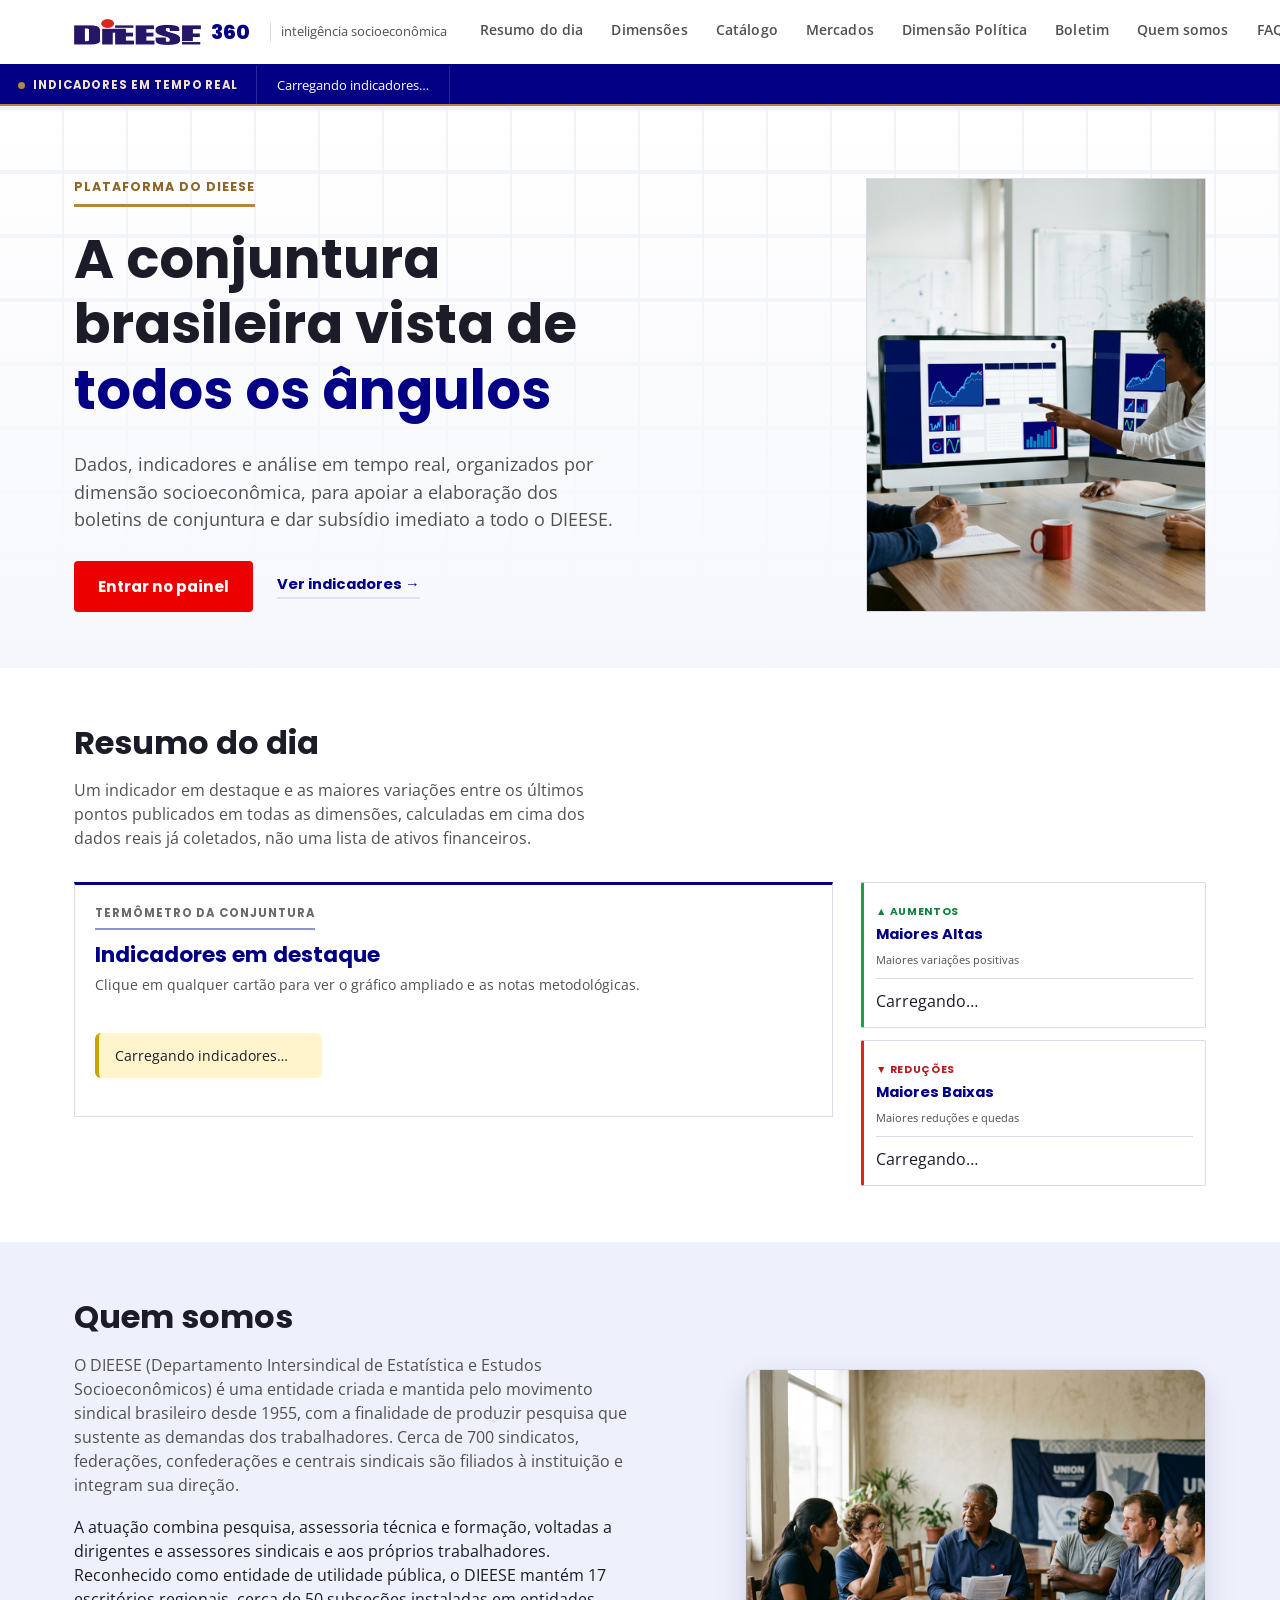
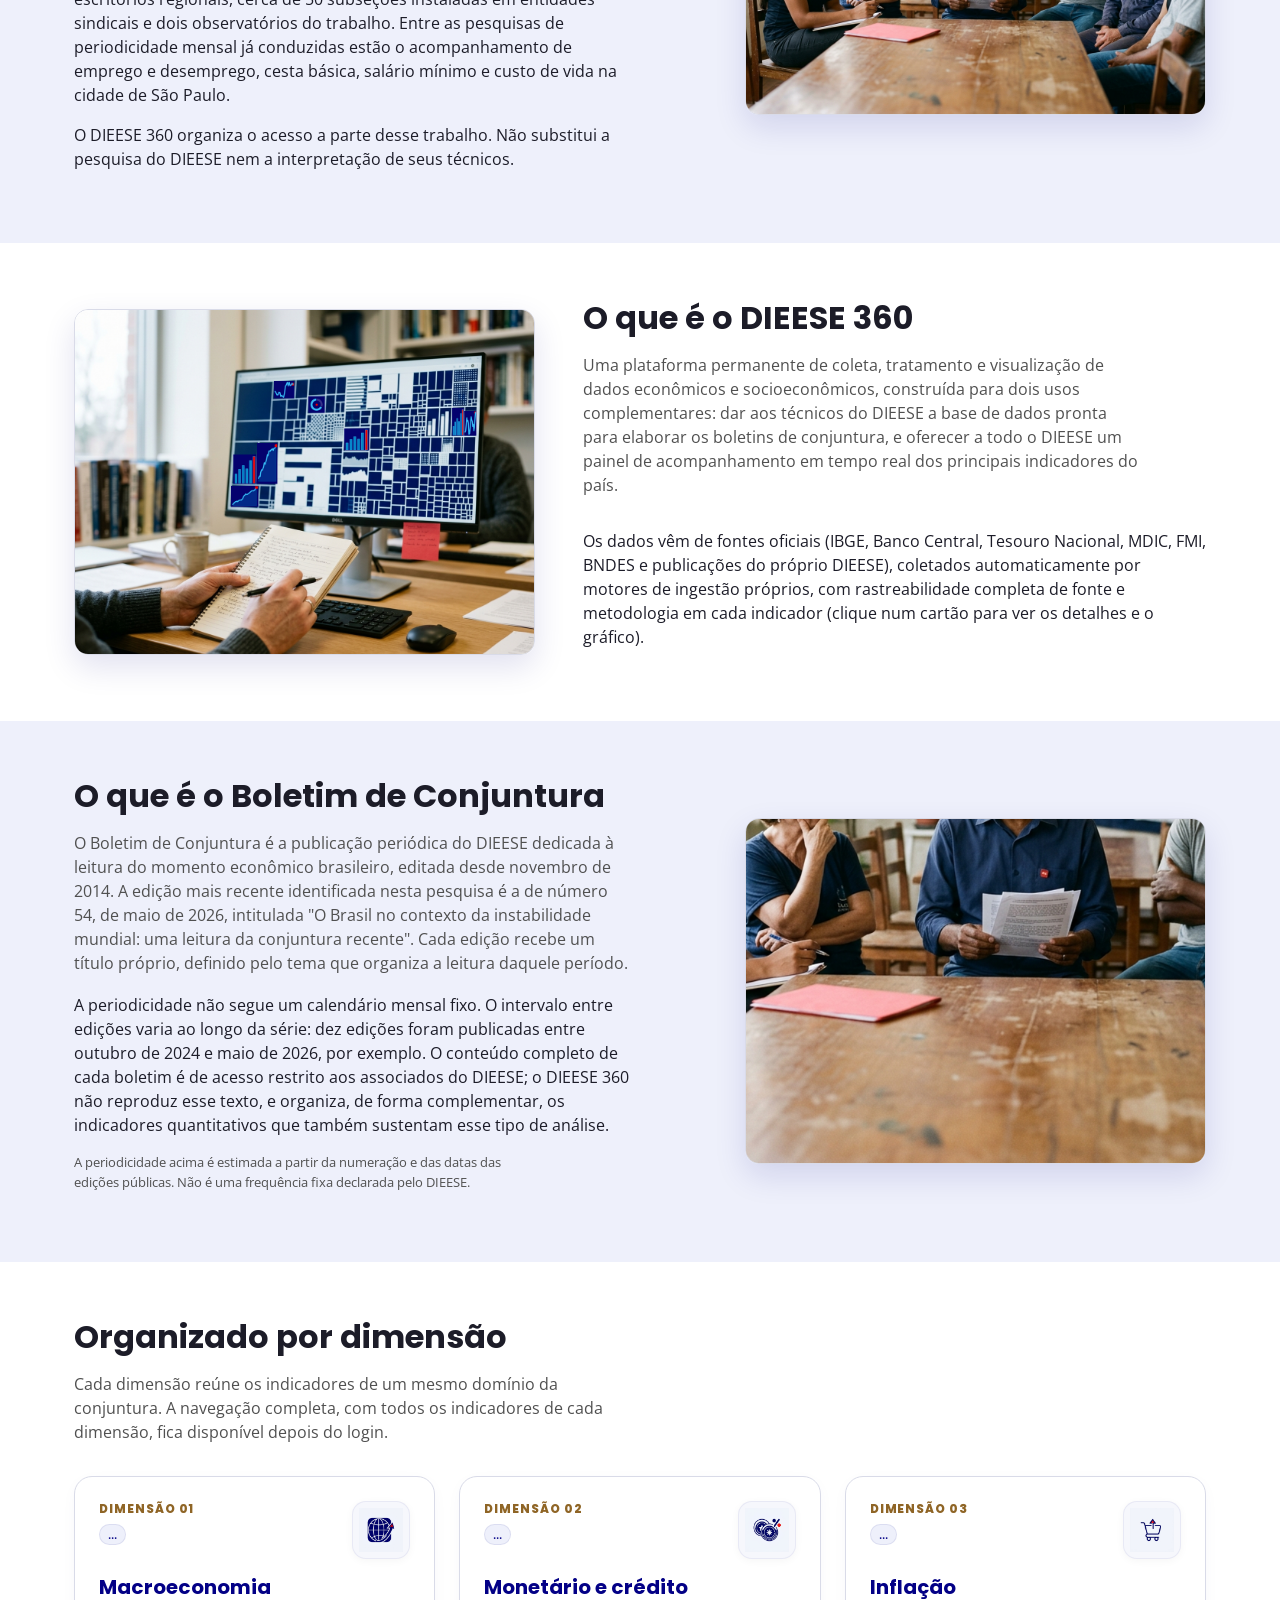
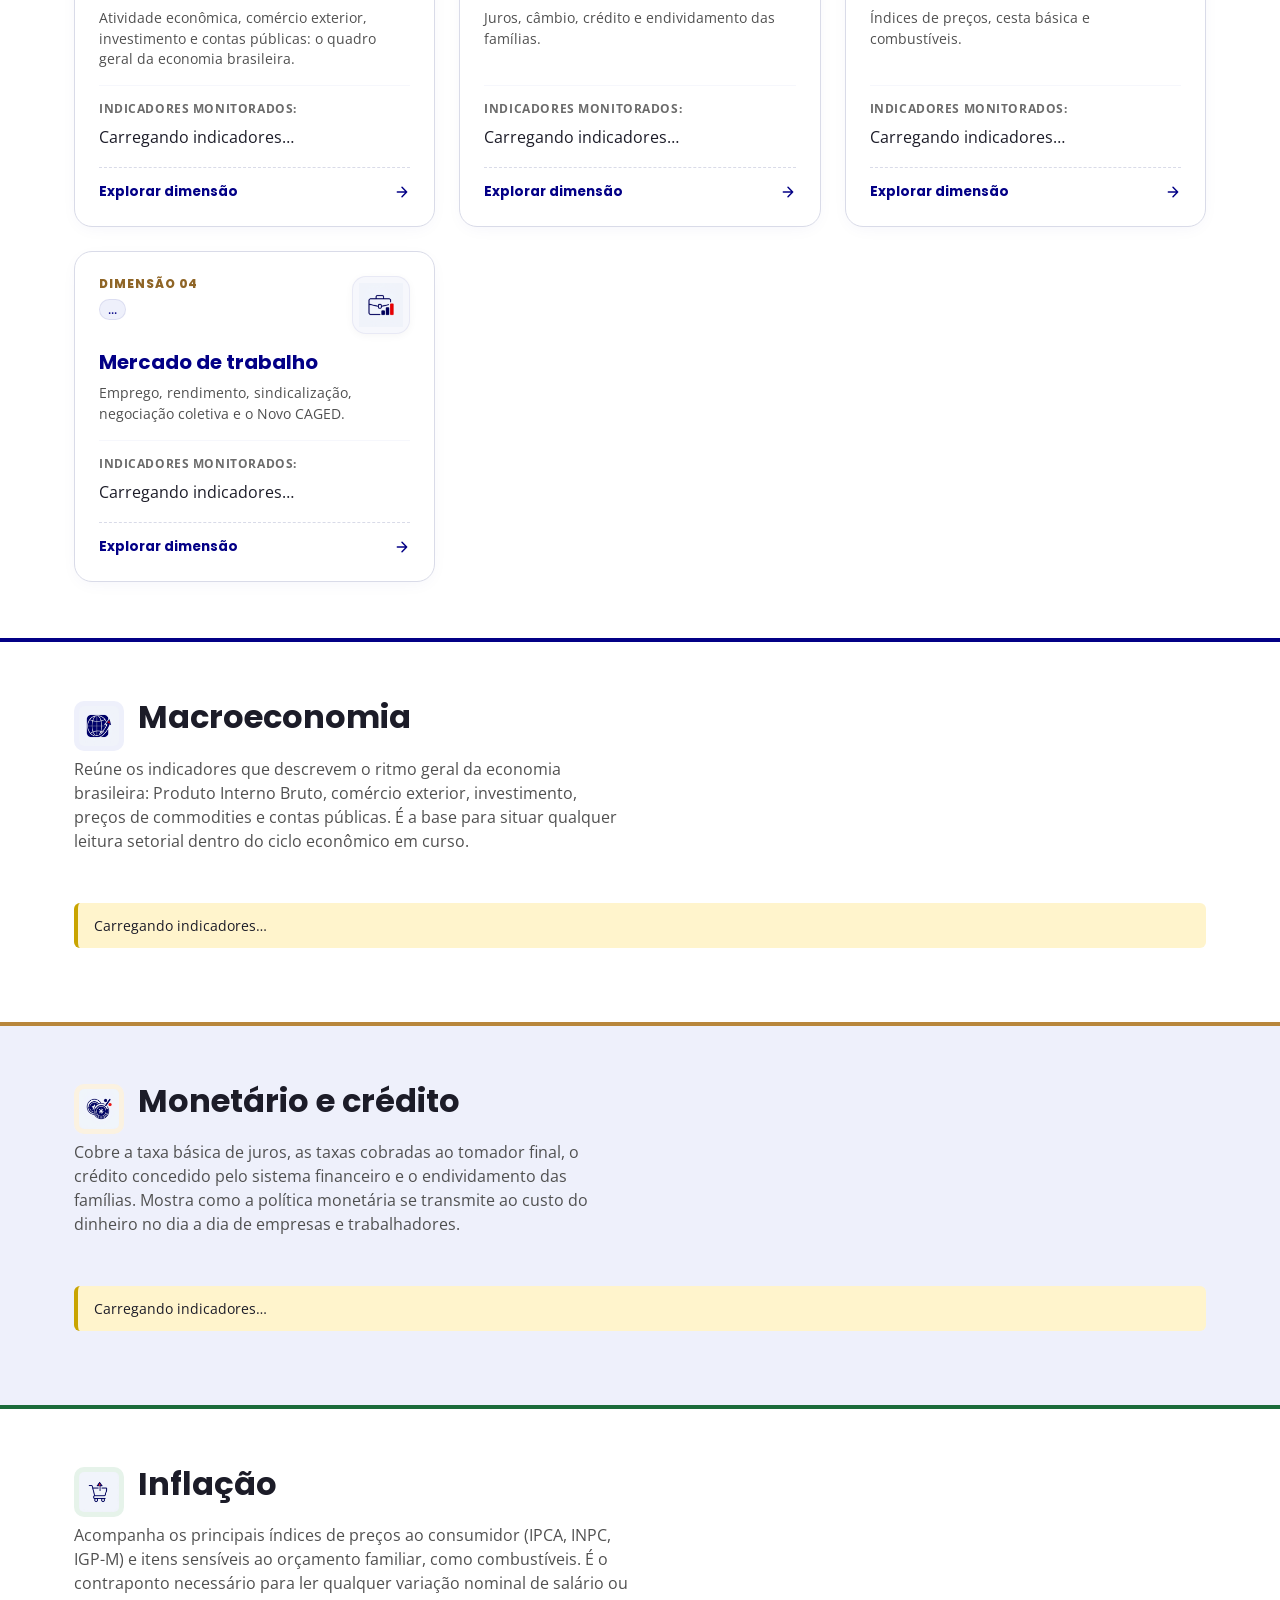
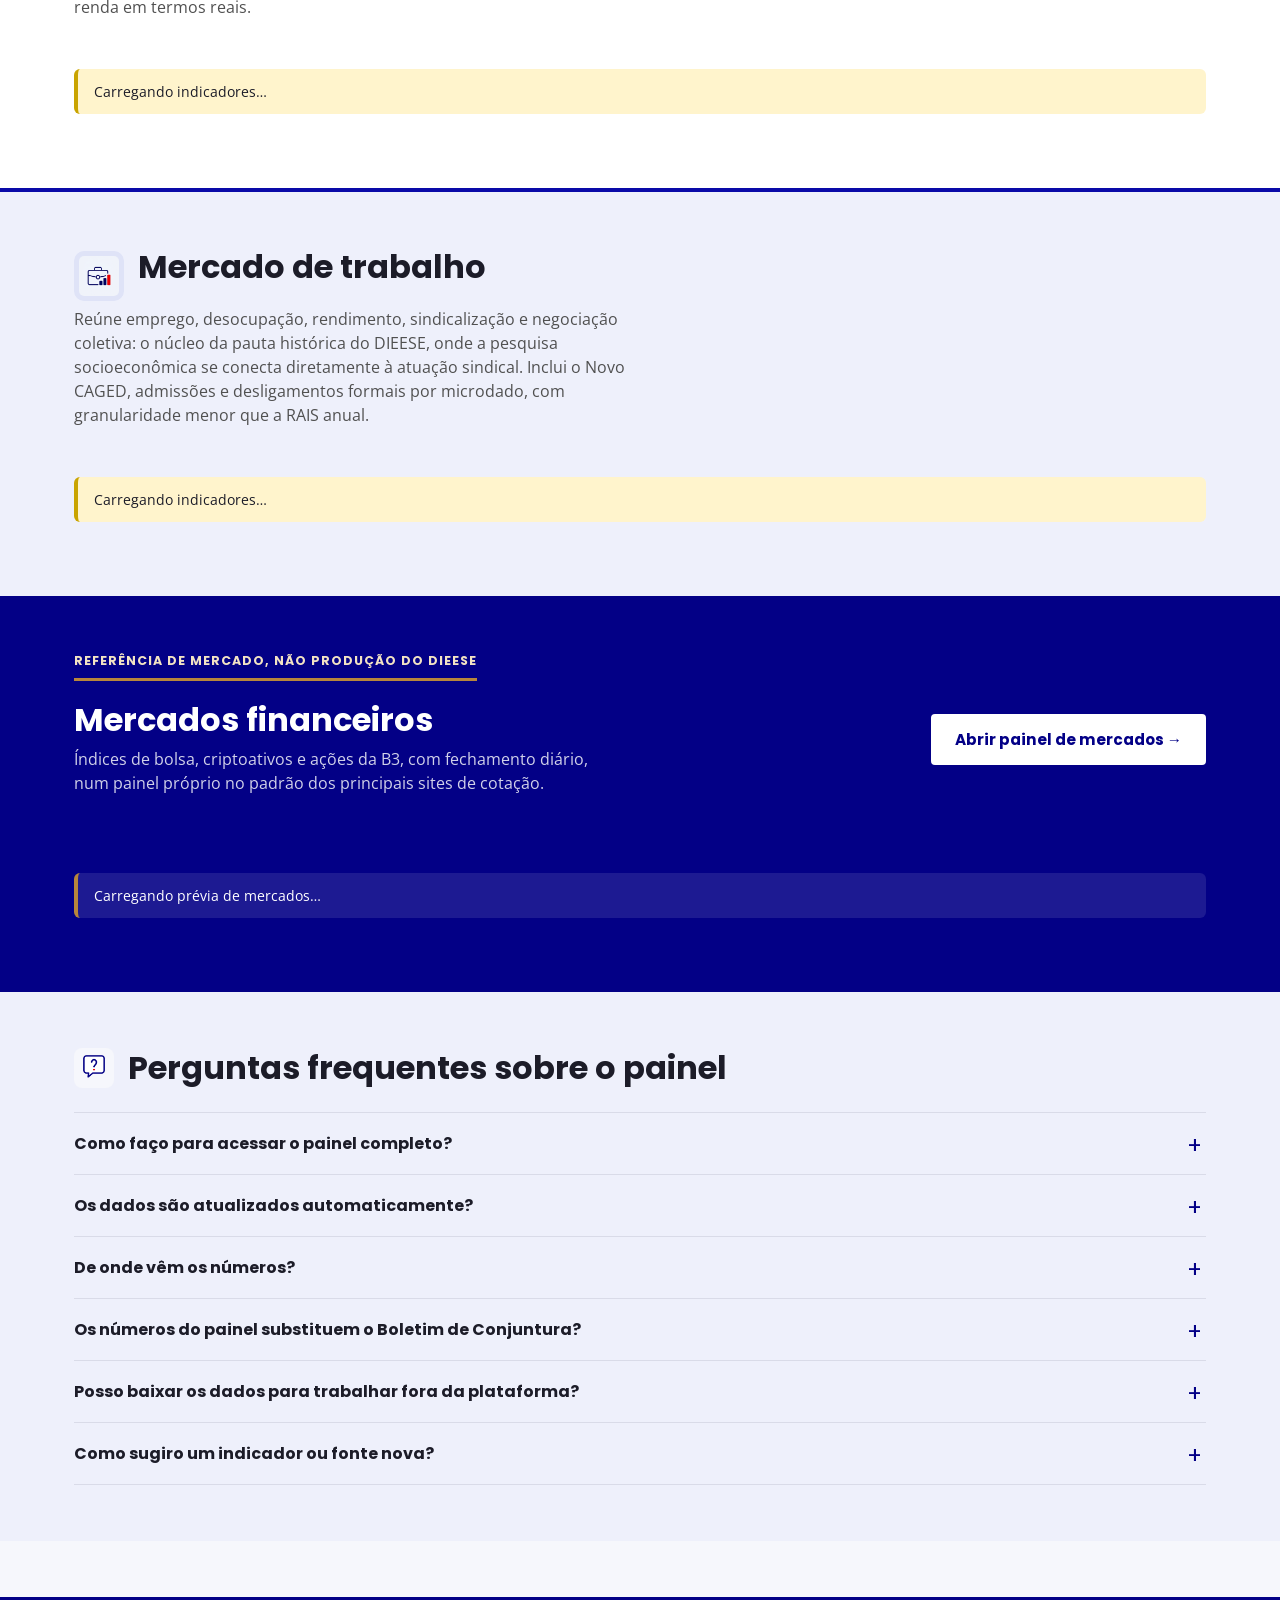
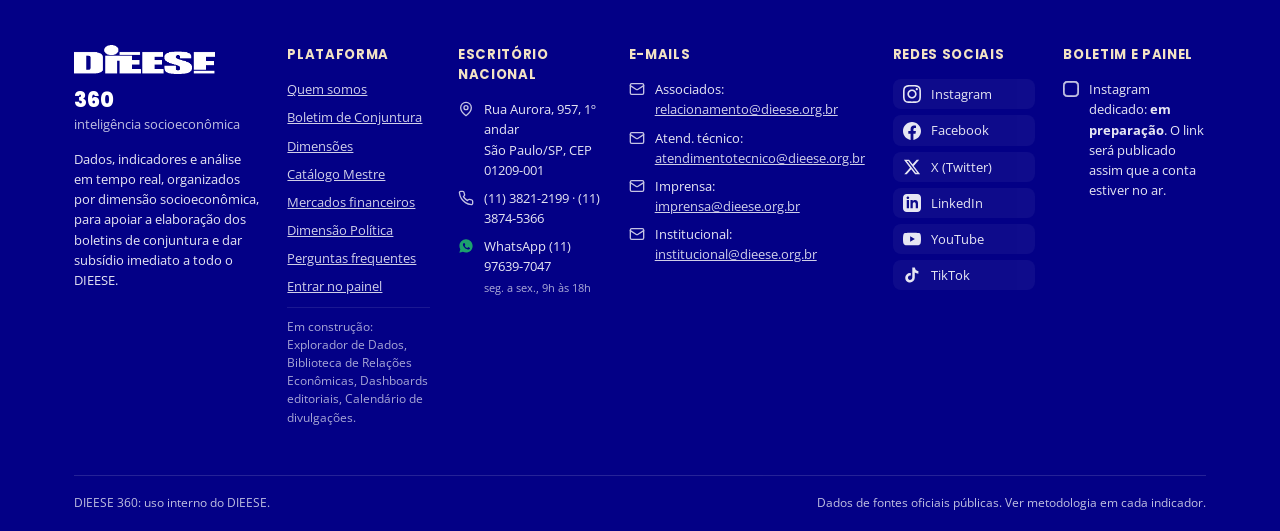
==== commit 79c6777c: "fix: Novo CAGED vira subdimensao de Mercado de trabalho, nao dimensao propria Pedido do responsavel " ====
--- a/frontend/index.html
+++ b/frontend/index.html
@@ -22,7 +22,7 @@
   <link rel="preconnect" href="https://fonts.googleapis.com">
   <link rel="preconnect" href="https://fonts.gstatic.com" crossorigin>
   <link href="https://fonts.googleapis.com/css2?family=Open+Sans:wght@400;600;700&family=Poppins:wght@600;700;800&display=swap" rel="stylesheet">
-  <link rel="stylesheet" href="css/styles.css?v=20261026e">
+  <link rel="stylesheet" href="css/styles.css?v=20261026g">
 </head>
 <body>
   <header class="cabecalho">
@@ -288,13 +288,13 @@
   </footer>
 
   <script src="js/vendor/supabase.js"></script>
-  <script src="js/config.js?v=20261026e"></script>
-  <script src="js/app.js?v=20261026e"></script>
-  <script src="js/dados.js?v=20261026e"></script>
-  <script src="js/animacao-dash.js?v=20261026e"></script>
-  <script src="js/grafico-linha.js?v=20261026e"></script>
-  <script src="js/cartao-flip.js?v=20261026e"></script>
-  <script src="js/cartao-modal.js?v=20261026e"></script>
-  <script src="js/inicio.js?v=20261026e"></script>
+  <script src="js/config.js?v=20261026g"></script>
+  <script src="js/app.js?v=20261026g"></script>
+  <script src="js/dados.js?v=20261026g"></script>
+  <script src="js/animacao-dash.js?v=20261026g"></script>
+  <script src="js/grafico-linha.js?v=20261026g"></script>
+  <script src="js/cartao-flip.js?v=20261026g"></script>
+  <script src="js/cartao-modal.js?v=20261026g"></script>
+  <script src="js/inicio.js?v=20261026g"></script>
 </body>
 </html>
--- a/frontend/css/styles.css
+++ b/frontend/css/styles.css
@@ -608,7 +608,6 @@
 #dimensao-monetario_credito { border-top-color: var(--ouro); }
 #dimensao-inflacao { border-top-color: var(--verde); }
 #dimensao-mercado_trabalho { border-top-color: var(--azul-hover); }
-#dimensao-caged { border-top-color: var(--ouro-hover); }
 /* "Mercados financeiros" usa um tom deliberadamente mais neutro/discreto que
    as outras 5 (que são todas produção própria do DIEESE) — reforça
    visualmente que esta dimensão é referência externa de mercado, não um
@@ -618,7 +617,6 @@
 #dimensao-monetario_credito .secao-dimensao-icone { background: var(--ouro-50); }
 #dimensao-inflacao .secao-dimensao-icone { background: var(--verde-50); }
 #dimensao-mercado_trabalho .secao-dimensao-icone { background: var(--azul-100); }
-#dimensao-caged .secao-dimensao-icone { background: var(--ouro-100); }
 #dimensao-mercados .secao-dimensao-icone { background: var(--fundo-suave); }
 .carrossel-cabecalho { margin-bottom: 20px; }
 
@@ -1023,6 +1021,11 @@
 .lateral-link:hover { background: var(--azul-50); color: var(--azul); }
 .lateral-link.ativo { background: var(--azul-50); color: var(--azul); font-weight: 700; border-left-color: var(--azul); }
 .lateral-vazio { padding: 4px 10px 10px 18px; font-size: .8rem; color: var(--ink-muda); font-style: italic; }
+
+/* Subdimensão (ex. "Novo CAGED" dentro de "Mercado de trabalho") — rótulo
+   pequeno acima da sublista correspondente, ver D.subgrupoDoIndicador em
+   dados.js e js/barra-lateral.js. */
+.lateral-subgrupo { margin: 6px 0 2px 10px; font: 700 var(--fs-label) var(--fonte-titulo); color: var(--cinza-500); text-transform: uppercase; letter-spacing: .04em; }
 
 /* Barra inteira recolhida — vira uma tira estreita, só o botão de reabrir. */
 .layout-lateral.lateral-recolhida .barra-lateral { display: none; }
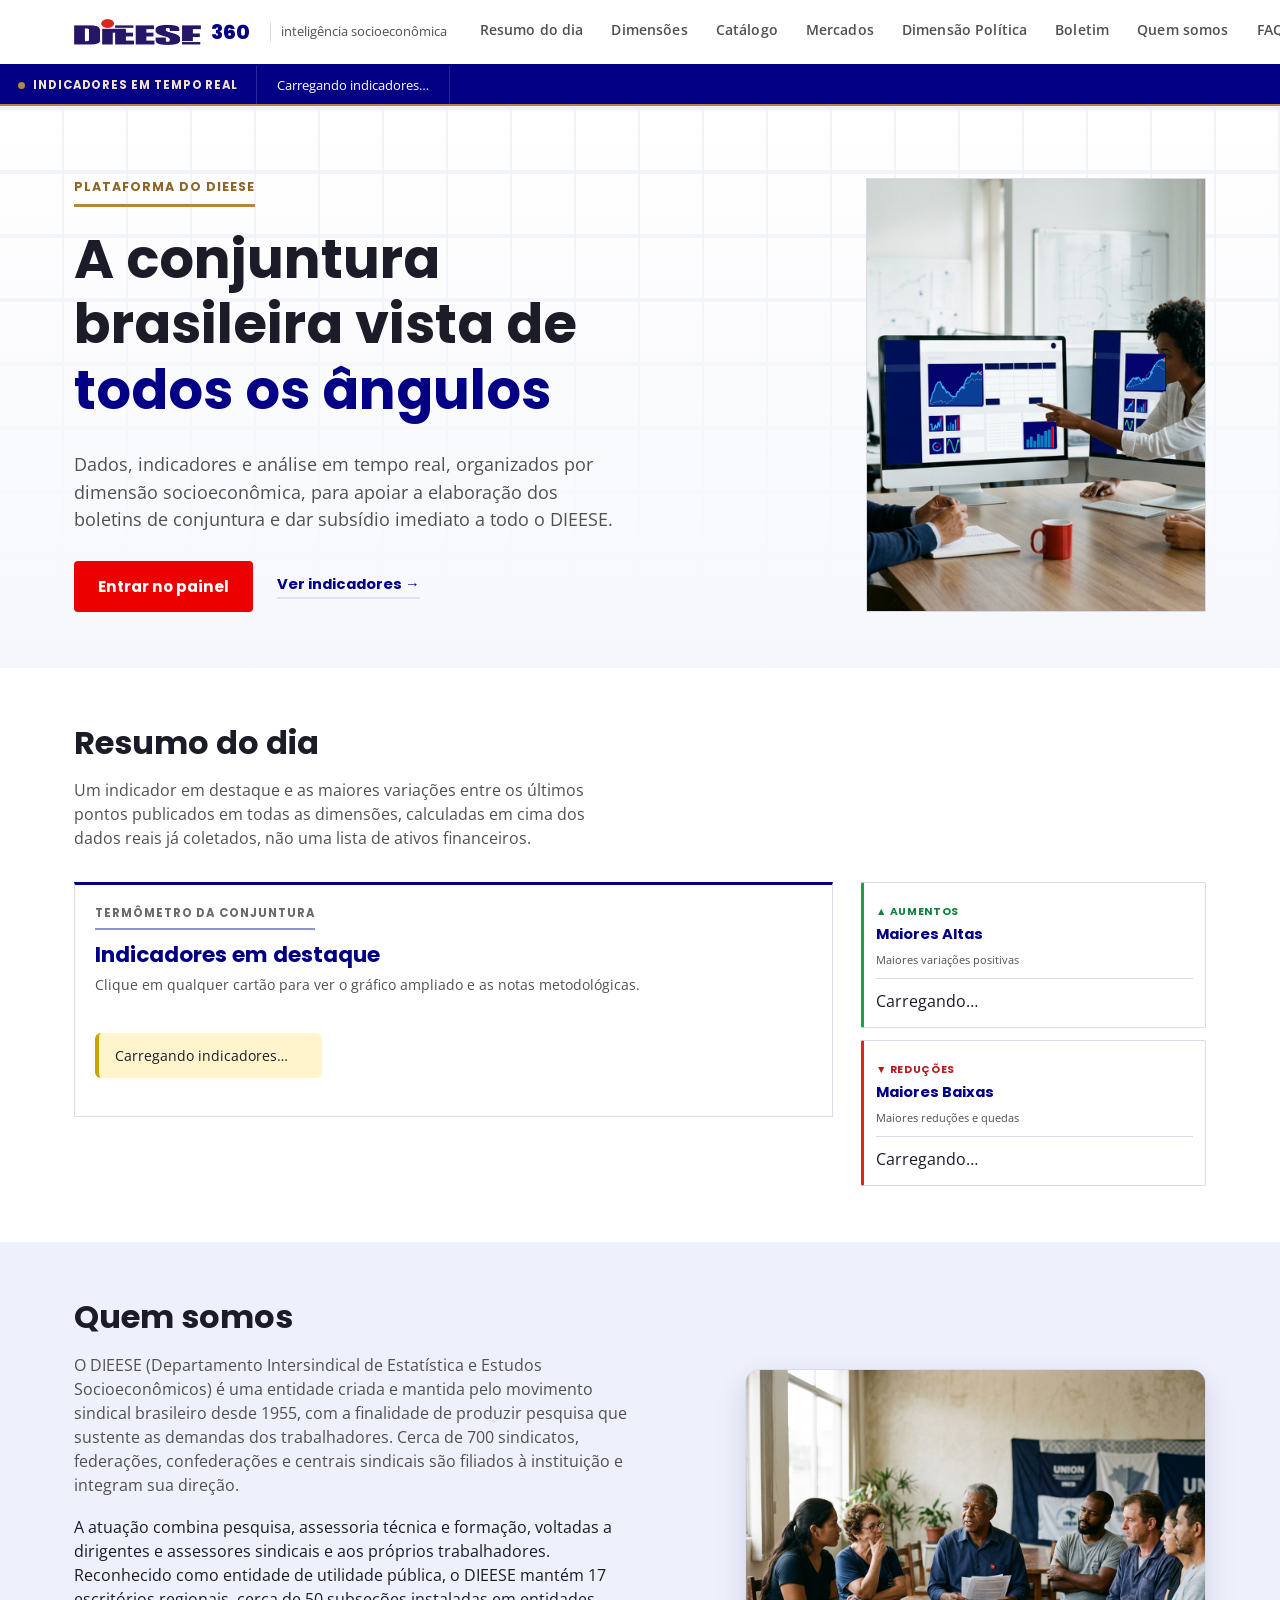
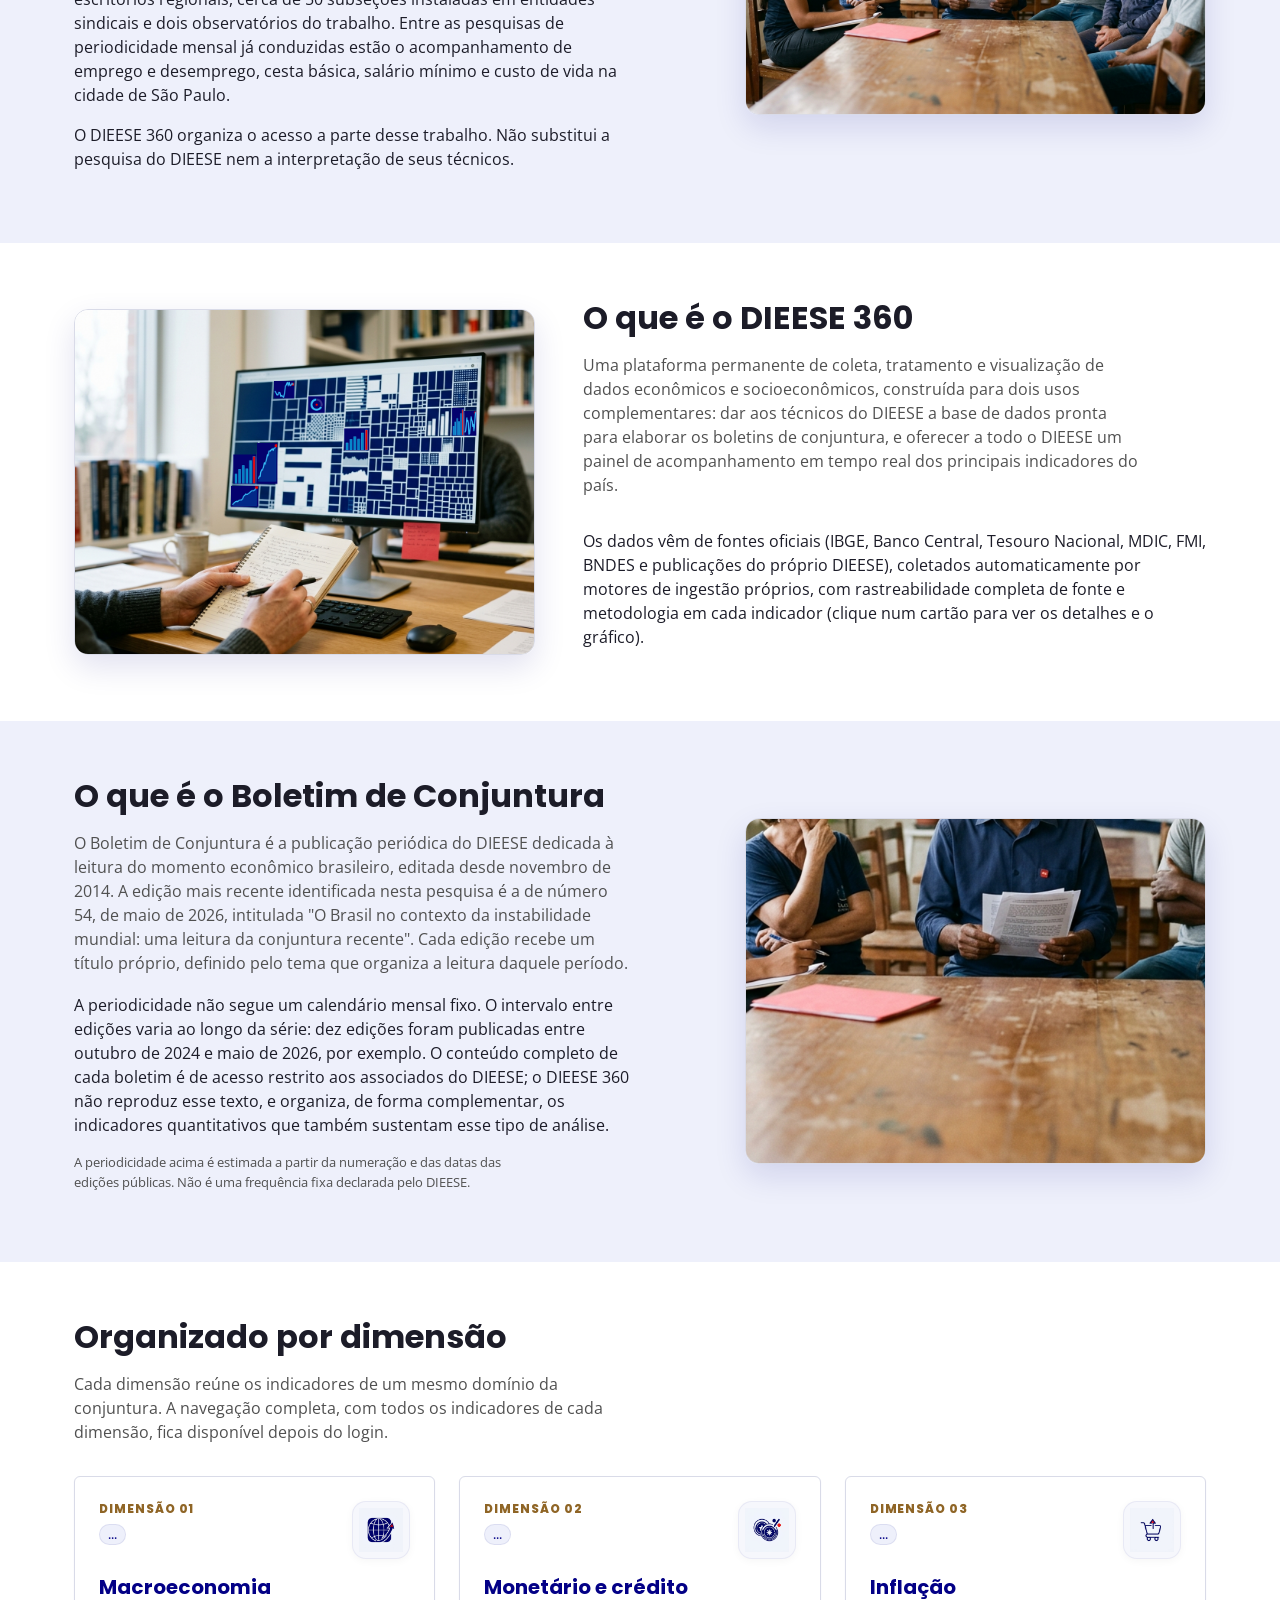
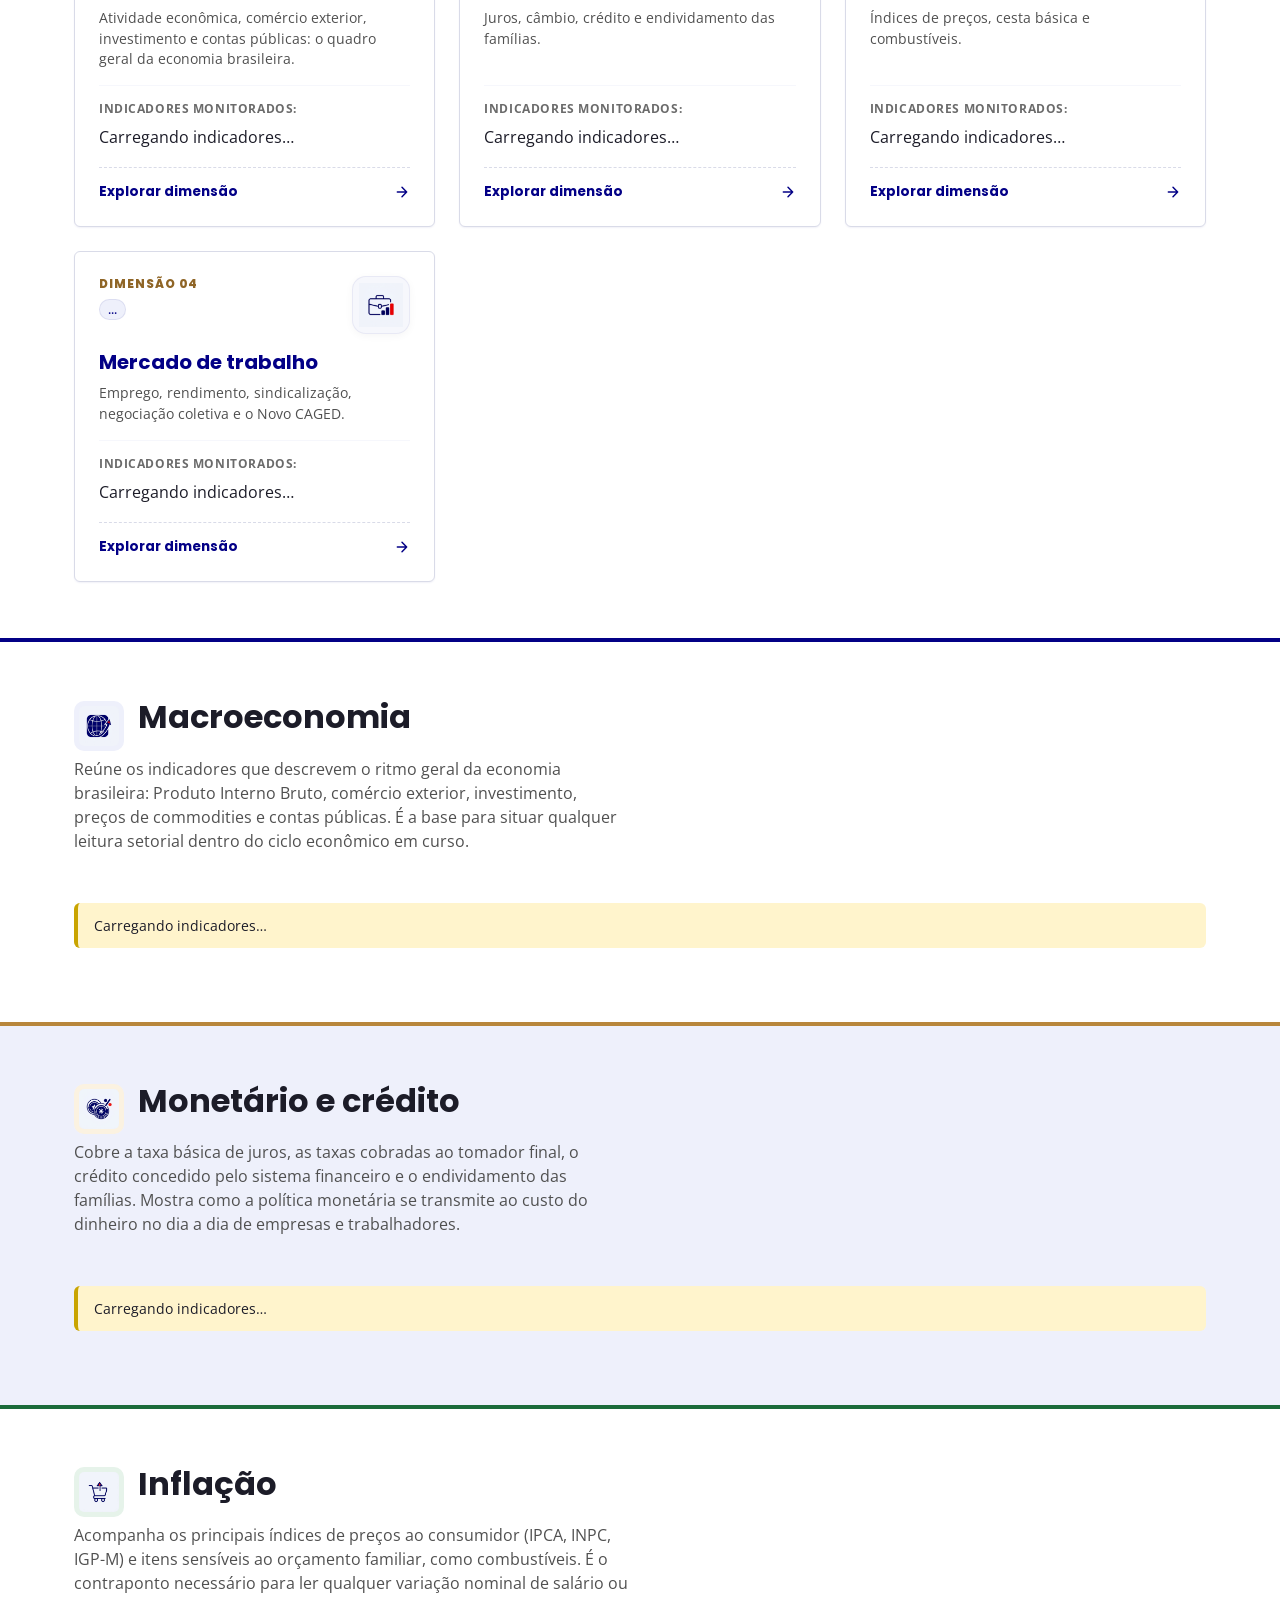
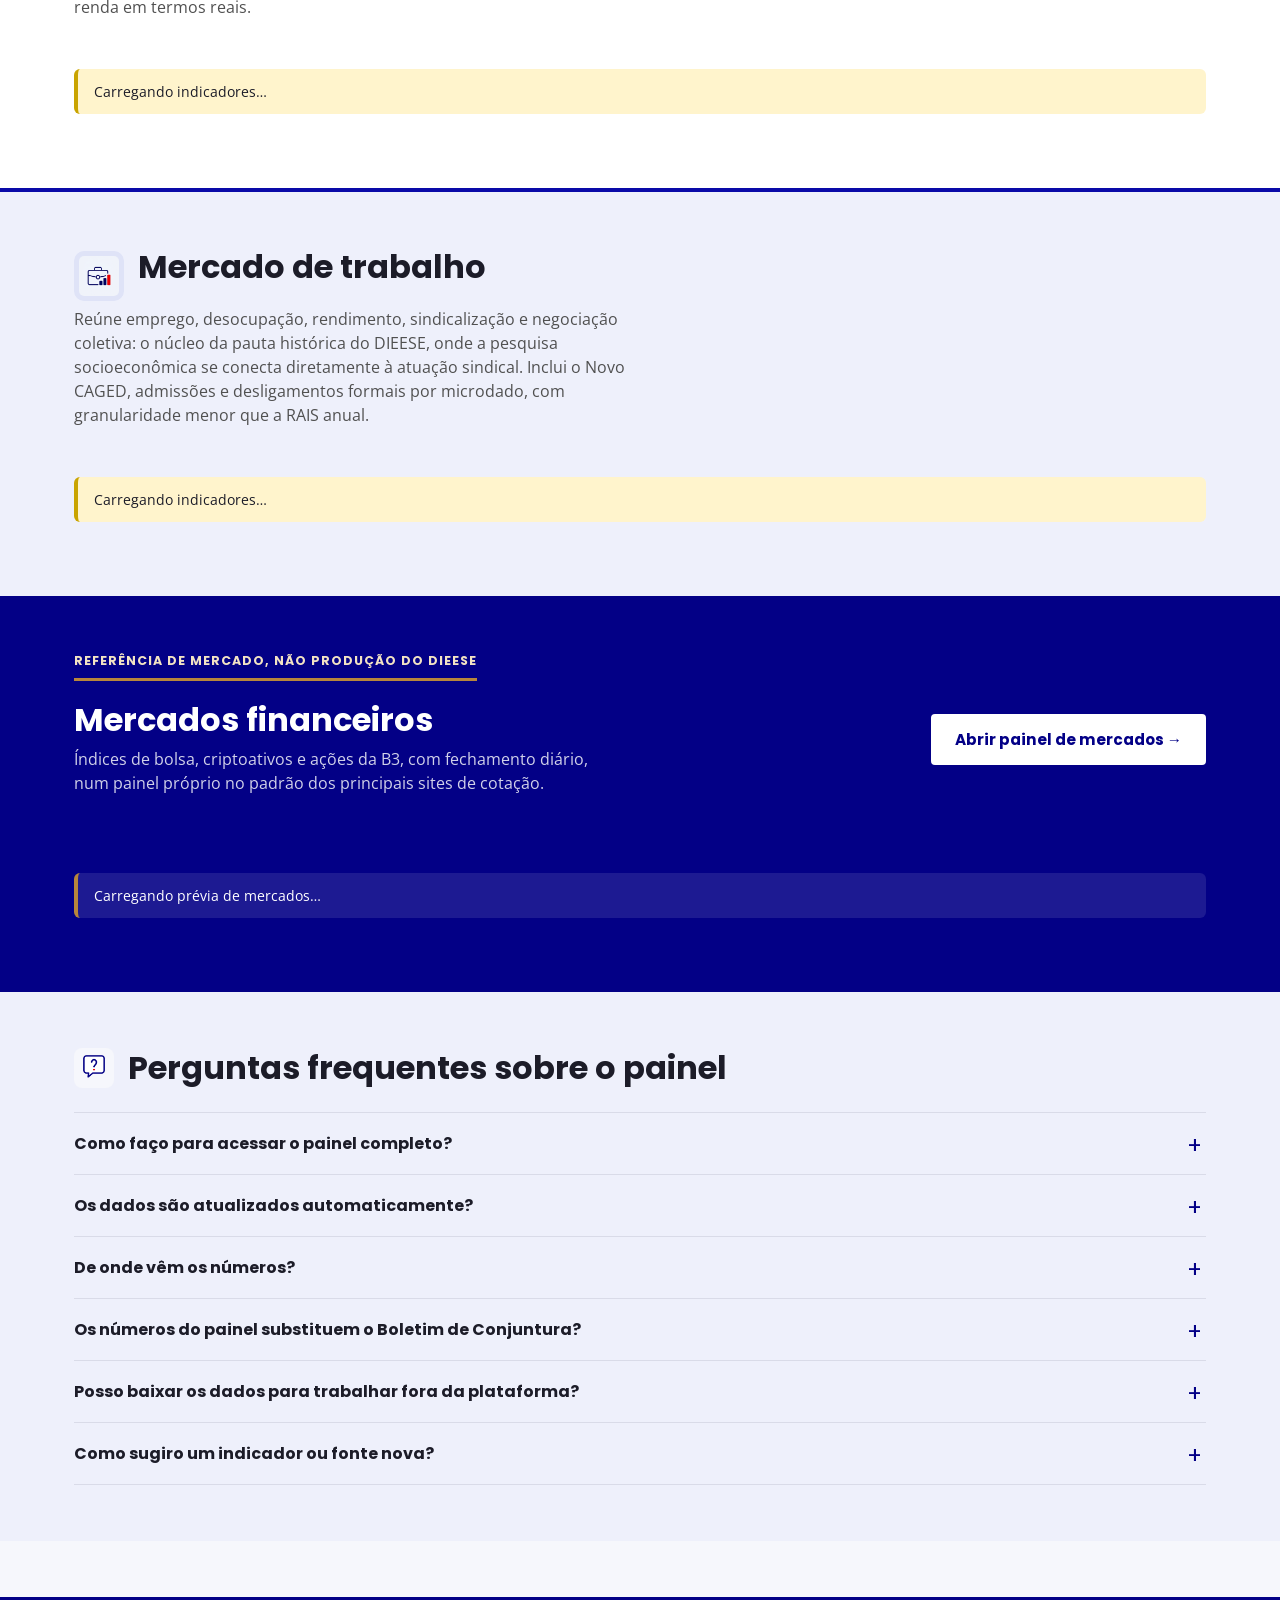
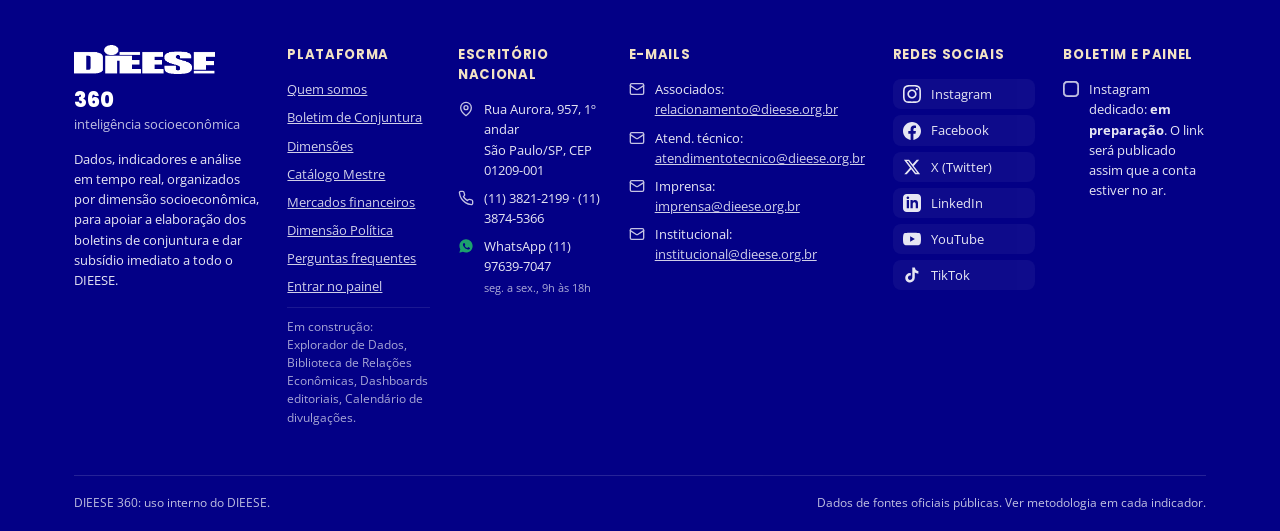
==== commit b9777eb2: "fix: remove sinais de "card de IA" nos cartoes de dimensao, politica e grafico Pedido direto do resp" ====
--- a/frontend/index.html
+++ b/frontend/index.html
@@ -22,7 +22,7 @@
   <link rel="preconnect" href="https://fonts.googleapis.com">
   <link rel="preconnect" href="https://fonts.gstatic.com" crossorigin>
   <link href="https://fonts.googleapis.com/css2?family=Open+Sans:wght@400;600;700&family=Poppins:wght@600;700;800&display=swap" rel="stylesheet">
-  <link rel="stylesheet" href="css/styles.css?v=20261026g">
+  <link rel="stylesheet" href="css/styles.css?v=20261026l">
 </head>
 <body>
   <header class="cabecalho">
@@ -288,13 +288,13 @@
   </footer>
 
   <script src="js/vendor/supabase.js"></script>
-  <script src="js/config.js?v=20261026g"></script>
-  <script src="js/app.js?v=20261026g"></script>
-  <script src="js/dados.js?v=20261026g"></script>
-  <script src="js/animacao-dash.js?v=20261026g"></script>
-  <script src="js/grafico-linha.js?v=20261026g"></script>
-  <script src="js/cartao-flip.js?v=20261026g"></script>
-  <script src="js/cartao-modal.js?v=20261026g"></script>
-  <script src="js/inicio.js?v=20261026g"></script>
+  <script src="js/config.js?v=20261026l"></script>
+  <script src="js/app.js?v=20261026l"></script>
+  <script src="js/dados.js?v=20261026l"></script>
+  <script src="js/animacao-dash.js?v=20261026l"></script>
+  <script src="js/grafico-linha.js?v=20261026l"></script>
+  <script src="js/cartao-flip.js?v=20261026l"></script>
+  <script src="js/cartao-modal.js?v=20261026l"></script>
+  <script src="js/inicio.js?v=20261026l"></script>
 </body>
 </html>
--- a/frontend/css/styles.css
+++ b/frontend/css/styles.css
@@ -668,10 +668,14 @@
 .faq-titulo-caixa { display: flex; align-items: center; gap: 14px; margin-bottom: 24px; }
 .faq-titulo-caixa h2 { margin-bottom: 0; }
 .secao-titulo-icone { width: 40px; height: 40px; border-radius: 8px; flex: 0 0 auto; }
-/* .cartao-dimensao é um <a> (link-âncora para a seção detalhada da própria
-/* ====================================================================
-   Grade de Dimensões — Layout moderno, comercial e de alto impacto
-   ==================================================================== */
+/* Grade de Dimensões (home) — ver [[feedback_rigor_design_grafico]] e o
+   achado de 2026-10-26: esta seção usava cantos muito arredondados (18px,
+   o triplo do token --raio do resto do site), sombra dupla crescente no
+   hover e uma barra de gradiente decorativa — exatamente os sinais de
+   "card de template de IA" que o projeto já veta em texto
+   (agents/designer-marca.md). Corrigido para o mesmo padrão discreto já
+   usado em .cartao-resumo-botao/.mercados-hero-card: token --raio, token
+   --sombra, elevação sutil no hover, sem barra decorativa. */
 .grade-dimensoes {
   display: grid;
   grid-template-columns: repeat(3, 1fr);
@@ -694,28 +698,16 @@
   color: inherit;
   background: #ffffff;
   border: 1px solid var(--linha);
-  border-radius: 18px;
+  border-radius: var(--raio);
   padding: 24px;
-  box-shadow: 0 4px 18px -4px rgba(3, 0, 134, 0.05);
-  transition: all 0.22s cubic-bezier(0.16, 1, 0.3, 1);
+  box-shadow: var(--sombra);
+  transition: border-color .18s ease, box-shadow .18s ease, transform .18s ease;
   overflow: hidden;
 }
-.cartao-dimensao::before {
-  content: '';
-  position: absolute;
-  top: 0; left: 0; right: 0;
-  height: 4px;
-  background: linear-gradient(90deg, var(--azul) 0%, var(--ouro) 100%);
-  opacity: 0;
-  transition: opacity 0.22s ease;
-}
 .cartao-dimensao:hover {
-  transform: translateY(-5px);
+  transform: translateY(-2px);
   border-color: var(--azul-300);
-  box-shadow: 0 16px 36px -6px rgba(3, 0, 134, 0.12), 0 0 0 1px rgba(3, 0, 134, 0.08);
-}
-.cartao-dimensao:hover::before {
-  opacity: 1;
+  box-shadow: 0 8px 20px rgba(3, 0, 134, .1);
 }
 
 .cartao-dimensao-topo {
@@ -977,7 +969,7 @@
 .grafico-linha .marcador-governo { stroke: var(--ouro); stroke-width: 1; stroke-dasharray: 2 3; opacity: .6; }
 .grafico-linha .marcador-governo-rotulo { font: 700 8px var(--fonte-titulo); fill: var(--ouro-hover); text-anchor: middle; text-transform: uppercase; letter-spacing: .02em; }
 .grafico-linha .crosshair { stroke: var(--azul-300); stroke-width: 1; stroke-dasharray: 3 3; transition: opacity .1s; }
-.grafico-linha .crosshair-ponto { fill: var(--vermelho); stroke: #fff; stroke-width: 2; transition: opacity .1s; }
+.grafico-linha .crosshair-ponto { fill: var(--ink); stroke: #fff; stroke-width: 2; transition: opacity .1s; }
 .grafico-linha .area-hover { cursor: crosshair; }
 .grafico-tooltip {
   position: absolute; z-index: 5; pointer-events: none; transform: translate(-50%, -115%);
@@ -1161,24 +1153,46 @@
 .meupainel-cartao-corpo .grafico-linha-caixa { height: 100%; }
 .meupainel-cartao-corpo .grafico-linha { height: 100%; }
 
-/* ---------------------------------------------------------------- Catálogo Mestre */
+/* ---------------------------------------------------------------- Catálogo Mestre
+   Segmentado por dimensão, como grade de cartões com dado real — não tabela
+   de metadado cru (2026-10-26, ver js/catalogo.js). Cada dimensão é uma
+   seção própria (cabeçalho + descrição + grade de cartões), mesmo padrão de
+   dimensão/subgrupo já usado na barra lateral e no carrossel da home,
+   inspirado na categorização por dimensão do StatusInvest (ver
+   INVENTARIO_BENCHMARK_MERCADOS_FINANCEIROS.md, seção 3.12). Os cartões em
+   si reaproveitam .cartao-resumo (já definido acima, usado em painel.html) —
+   só o rodapé de fonte/classificação é específico do catálogo. */
 .catalogo-controles { display: flex; flex-wrap: wrap; gap: 14px; align-items: center; margin-bottom: 14px; }
 .catalogo-busca { flex: 1 1 260px; font: 400 .92rem var(--fonte-texto); padding: 10px 14px; border: 1px solid var(--linha); border-radius: var(--raio); background: #fff; color: var(--ink); }
 .catalogo-busca:focus { outline: none; border-color: var(--azul); box-shadow: 0 0 0 3px var(--azul-50); }
-.catalogo-filtros { display: flex; flex-wrap: wrap; gap: 6px; }
-.catalogo-filtro-botao { font: 600 .82rem var(--fonte-texto); padding: 7px 14px; border-radius: var(--raio); border: 1px solid var(--linha); background: #fff; color: var(--ink); cursor: pointer; }
-.catalogo-filtro-botao:hover { border-color: var(--azul-300); }
-.catalogo-filtro-botao.ativo { background: var(--azul); border-color: var(--azul); color: #fff; }
-.catalogo-contagem { font-size: .82rem; color: var(--ink-muda); margin-bottom: 10px; }
-.catalogo-tabela-caixa { overflow-x: auto; border: 1px solid var(--linha); border-radius: var(--raio); }
-.catalogo-tabela { width: 100%; border-collapse: collapse; font-size: .9rem; white-space: nowrap; }
-.catalogo-tabela th { text-align: left; padding: 10px 14px; background: var(--fundo-suave); color: var(--ink-muda); font-size: .74rem; text-transform: uppercase; letter-spacing: .04em; border-bottom: 1px solid var(--linha); }
-.catalogo-tabela td { padding: 10px 14px; border-bottom: 1px solid var(--linha); white-space: normal; }
-.catalogo-tabela tr:last-child td { border-bottom: none; }
-.catalogo-tabela tr:hover td { background: var(--azul-50); }
-.catalogo-tabela a { font-weight: 700; text-decoration: none; }
-.catalogo-tabela a:hover { text-decoration: underline; }
-.catalogo-classif { display: inline-block; font: 700 .76rem var(--fonte-titulo); color: var(--ouro-hover); background: var(--ouro-50); padding: 2px 8px; border-radius: 4px; }
+.catalogo-indice { display: flex; flex-wrap: wrap; gap: 4px 6px; }
+.catalogo-indice-link {
+  font: 600 var(--fs-caption) var(--fonte-texto); padding: 6px 12px; border-radius: 999px; border: 1px solid var(--linha);
+  background: #fff; color: var(--azul); text-decoration: none; transition: border-color .15s, background .15s;
+}
+.catalogo-indice-link:hover, .catalogo-indice-link:focus-visible { border-color: var(--azul-300); background: var(--azul-50); outline: none; }
+.catalogo-contagem { font-size: var(--fs-caption); color: var(--ink-muda); margin-bottom: 18px; }
+
+.catalogo-dimensao-secao { margin-bottom: 40px; scroll-margin-top: 90px; }
+.catalogo-dimensao-cabecalho { display: flex; align-items: baseline; gap: 10px; flex-wrap: wrap; }
+.catalogo-dimensao-cabecalho h2 { color: var(--azul); margin: 0; }
+.catalogo-dimensao-contagem { font-size: var(--fs-caption); color: var(--ink-muda); }
+.catalogo-dimensao-desc { color: var(--cinza-700); max-width: 72ch; margin: 4px 0 18px; }
+
+.catalogo-subgrupo-titulo {
+  font: 700 var(--fs-label) var(--fonte-titulo); text-transform: uppercase; letter-spacing: .04em;
+  color: var(--cinza-500); margin: 22px 0 12px; padding-top: 14px; border-top: 1px dashed var(--linha);
+}
+.catalogo-grade { margin-bottom: 4px; }
+.catalogo-cartao-rodape {
+  display: flex; align-items: center; justify-content: space-between; gap: 8px; margin-top: 10px;
+  padding-top: 10px; border-top: 1px solid var(--linha);
+}
+.catalogo-cartao-fonte {
+  font-size: var(--fs-fine); color: var(--ink-muda); overflow: hidden; text-overflow: ellipsis;
+  white-space: nowrap; min-width: 0;
+}
+.catalogo-classif { display: inline-block; flex: 0 0 auto; font: 700 .76rem var(--fonte-titulo); color: var(--ouro-hover); background: var(--ouro-50); padding: 2px 8px; border-radius: 4px; }
 
 /* ---------------------------------------------------------------- explorador de microdado (RAIS/CAGED) */
 .micro-controles { display: flex; flex-wrap: wrap; gap: 20px; align-items: flex-end; margin-bottom: 14px; }
@@ -1317,6 +1331,47 @@
 .mercados-amplitude-barra span { display: block; height: 100%; background: var(--status-boa); }
 .mercados-amplitude-nota { display: block; font-size: var(--fs-fine); line-height: 1.4; color: var(--ink-muda); margin-top: 4px; }
 
+/* Busca + maiores altas/baixas sobre as ~300 ações da B3 (2026-10-26) —
+   ver js/mercados.js (montarRankingB3/montarResultadosBusca/abrirDetalheAcao). */
+.mercados-busca-caixa { position: relative; max-width: 480px; margin: 18px 0 20px; }
+.mercados-busca-input {
+  width: 100%; font: 400 .95rem var(--fonte-texto); padding: 10px 14px; border: 2px solid var(--linha);
+  border-radius: 8px; background: #fff; color: var(--ink);
+}
+.mercados-busca-input:focus { border-color: var(--azul); outline: none; box-shadow: 0 0 0 3px var(--azul-100); }
+.mercados-busca-resultados {
+  position: absolute; top: calc(100% + 6px); left: 0; right: 0; z-index: 6; max-height: 360px; overflow-y: auto;
+  background: #fff; border: 1px solid var(--linha); border-radius: 8px; box-shadow: 0 12px 28px rgba(3, 0, 134, .14);
+}
+.mercados-busca-vazio { padding: 14px; color: var(--ink-muda); font-size: var(--fs-caption); margin: 0; }
+.mercados-busca-item {
+  display: flex; align-items: center; justify-content: space-between; gap: 10px; width: 100%;
+  padding: 9px 14px; border: none; border-bottom: 1px solid var(--linha); background: none; color: var(--ink);
+  font: inherit; text-align: left; cursor: pointer;
+}
+.mercados-busca-item:last-child { border-bottom: none; }
+.mercados-busca-item:hover, .mercados-busca-item:focus-visible { background: var(--fundo-suave); outline: none; }
+.mercados-busca-item-nome { display: flex; flex-direction: column; font-size: var(--fs-caption); font-weight: 600; min-width: 0; }
+.mercados-busca-item-ticker { font-weight: 400; font-size: var(--fs-fine); color: var(--ink-muda); font-variant-numeric: tabular-nums; }
+.mercados-busca-item-preco { font-weight: 700; font-variant-numeric: tabular-nums; white-space: nowrap; }
+
+.mercados-acao-detalhe {
+  background: #fff; border: 1px solid var(--linha); border-radius: var(--raio); padding: 18px 20px; margin-bottom: 20px;
+}
+.mercados-acao-detalhe-topo { display: flex; align-items: flex-start; justify-content: space-between; gap: 14px; flex-wrap: wrap; }
+.mercados-acao-detalhe-nome { display: block; font: 700 1.1rem var(--fonte-titulo); color: var(--azul); }
+.mercados-acao-detalhe-ticker { display: block; font-size: var(--fs-caption); color: var(--ink-muda); margin-top: 2px; }
+.mercados-acao-detalhe-valores { display: flex; align-items: baseline; gap: 10px; font: 800 1.4rem var(--fonte-titulo); color: var(--ink); font-variant-numeric: tabular-nums; }
+.mercados-acao-detalhe-valores .mercados-variacao { font-size: 1rem; }
+.mercados-acao-detalhe-fechar {
+  width: 28px; height: 28px; border-radius: 50%; border: 1px solid var(--linha); background: #fff; color: var(--cinza-700);
+  font-size: 1.1rem; line-height: 1; cursor: pointer; flex: 0 0 auto;
+}
+.mercados-acao-detalhe-fechar:hover { background: var(--fundo-suave); }
+.mercados-acao-detalhe-grafico { margin-top: 14px; min-height: 220px; }
+
+.mercados-ranking-b3 { margin-top: 20px; }
+
 /* Faixa de prévia de mercados na home — fundo azul da marca, com cartões
    compactos de dado real (não só texto estático), cada um linkando para a
    página própria (mercados.html). Pedido explícito, 2026-10-23. */
@@ -1356,12 +1411,13 @@
 .politica-cabecalho-indicador { margin-bottom: 12px; }
 .politica-cabecalho-indicador h2 { color: var(--azul); margin-bottom: 2px; }
 .politica-cabecalho-indicador p { color: var(--ink-muda); font-size: var(--fs-caption); margin: 0; }
+.politica-cabecalho-indicador p.politica-cabecalho-metodologia { color: var(--ink); font-size: var(--fs-body-sm); max-width: 68ch; line-height: 1.5; margin-top: 8px; }
 .politica-grafico { border: 1px solid var(--linha); border-radius: var(--raio); background: #fff; padding: 12px; }
 
 .politica-resumo { margin-top: 22px; }
 .politica-resumo h3 { font-size: 1rem; color: var(--azul); margin-bottom: 10px; }
 .politica-resumo-grade { display: grid; grid-template-columns: repeat(auto-fit, minmax(140px, 1fr)); gap: 12px; }
-.politica-resumo-item { border: 1px solid var(--linha); border-left: 3px solid var(--ouro); border-radius: 6px; padding: 10px 12px; background: #fff; }
+.politica-resumo-item { border: 1px solid var(--linha); border-radius: var(--raio); padding: 10px 12px; background: #fff; }
 .politica-resumo-governo { display: block; font: 700 var(--fs-label) var(--fonte-titulo); color: var(--cinza-700); text-transform: uppercase; letter-spacing: .02em; }
 .politica-resumo-valor { display: block; font: 800 1.1rem var(--fonte-titulo); color: var(--azul); margin-top: 2px; font-variant-numeric: tabular-nums; }
 .politica-resumo-n { display: block; font-size: var(--fs-fine); color: var(--ink-muda); margin-top: 2px; }
